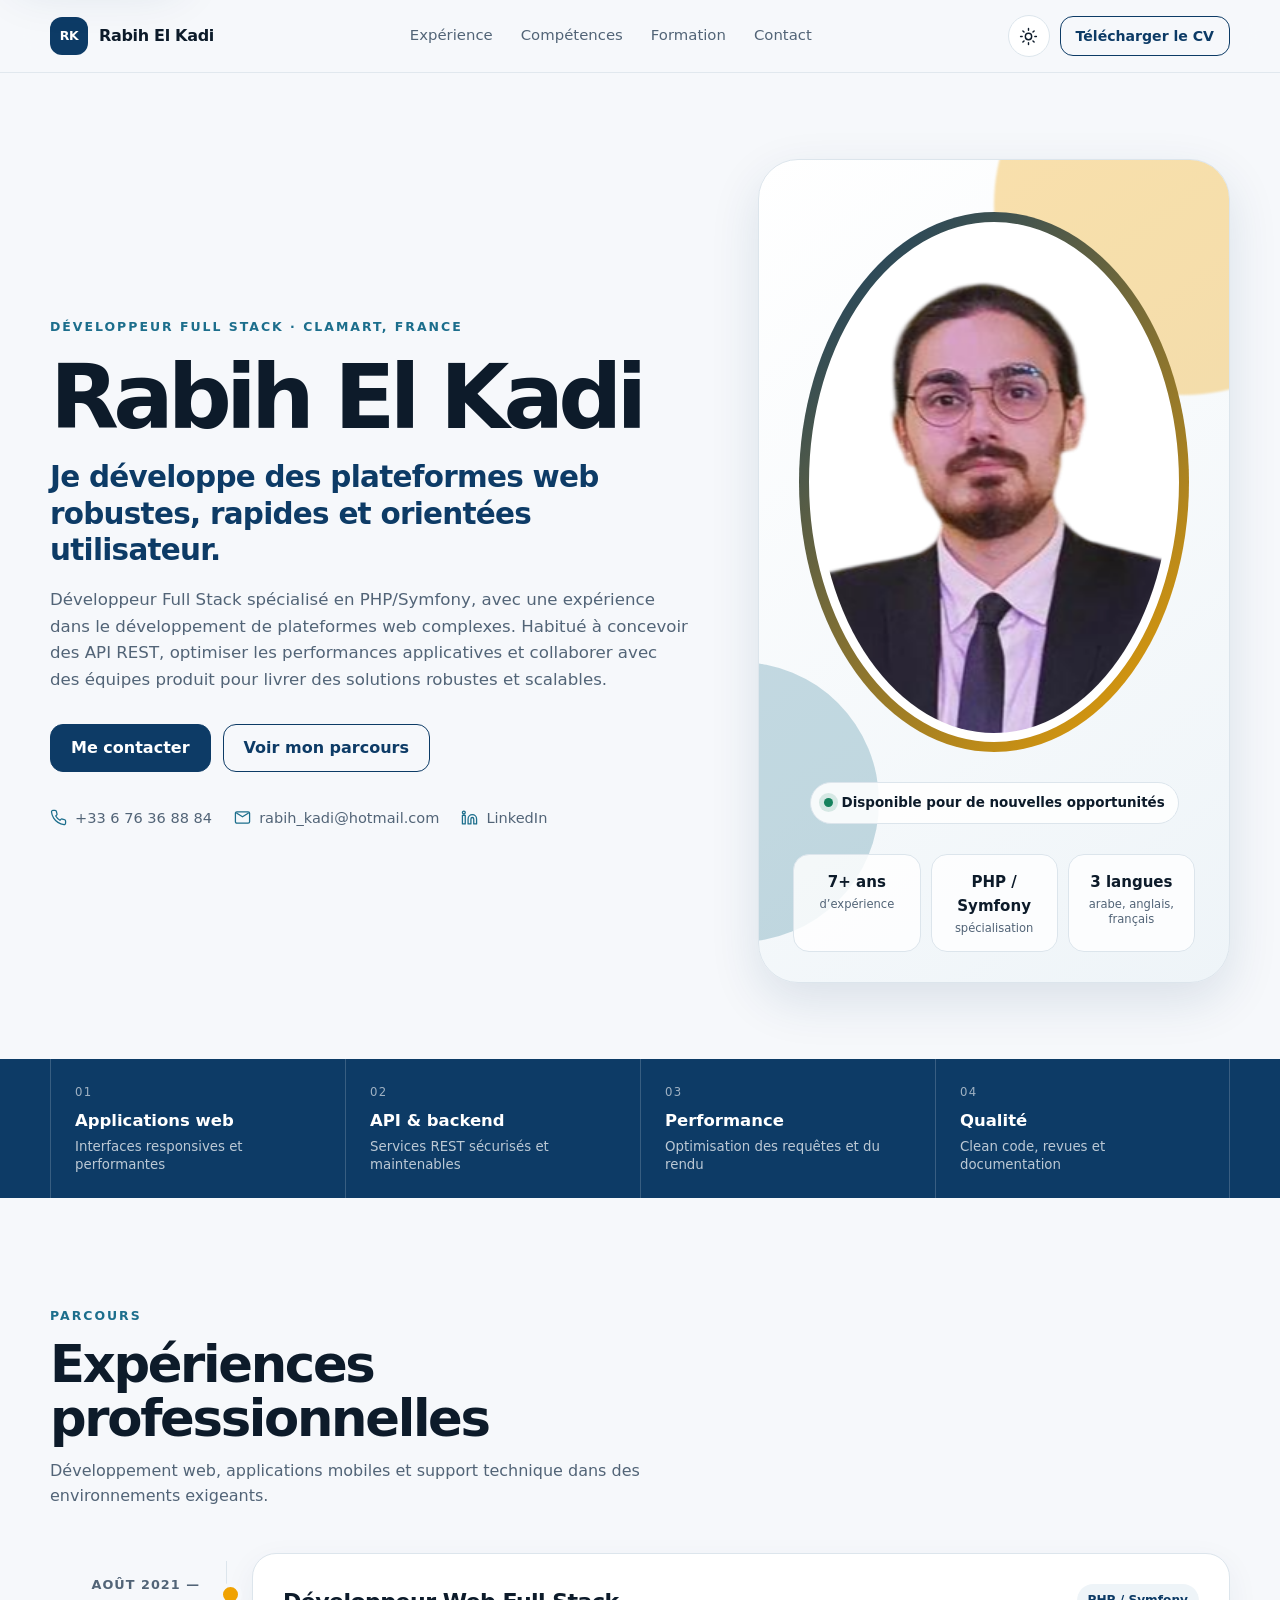
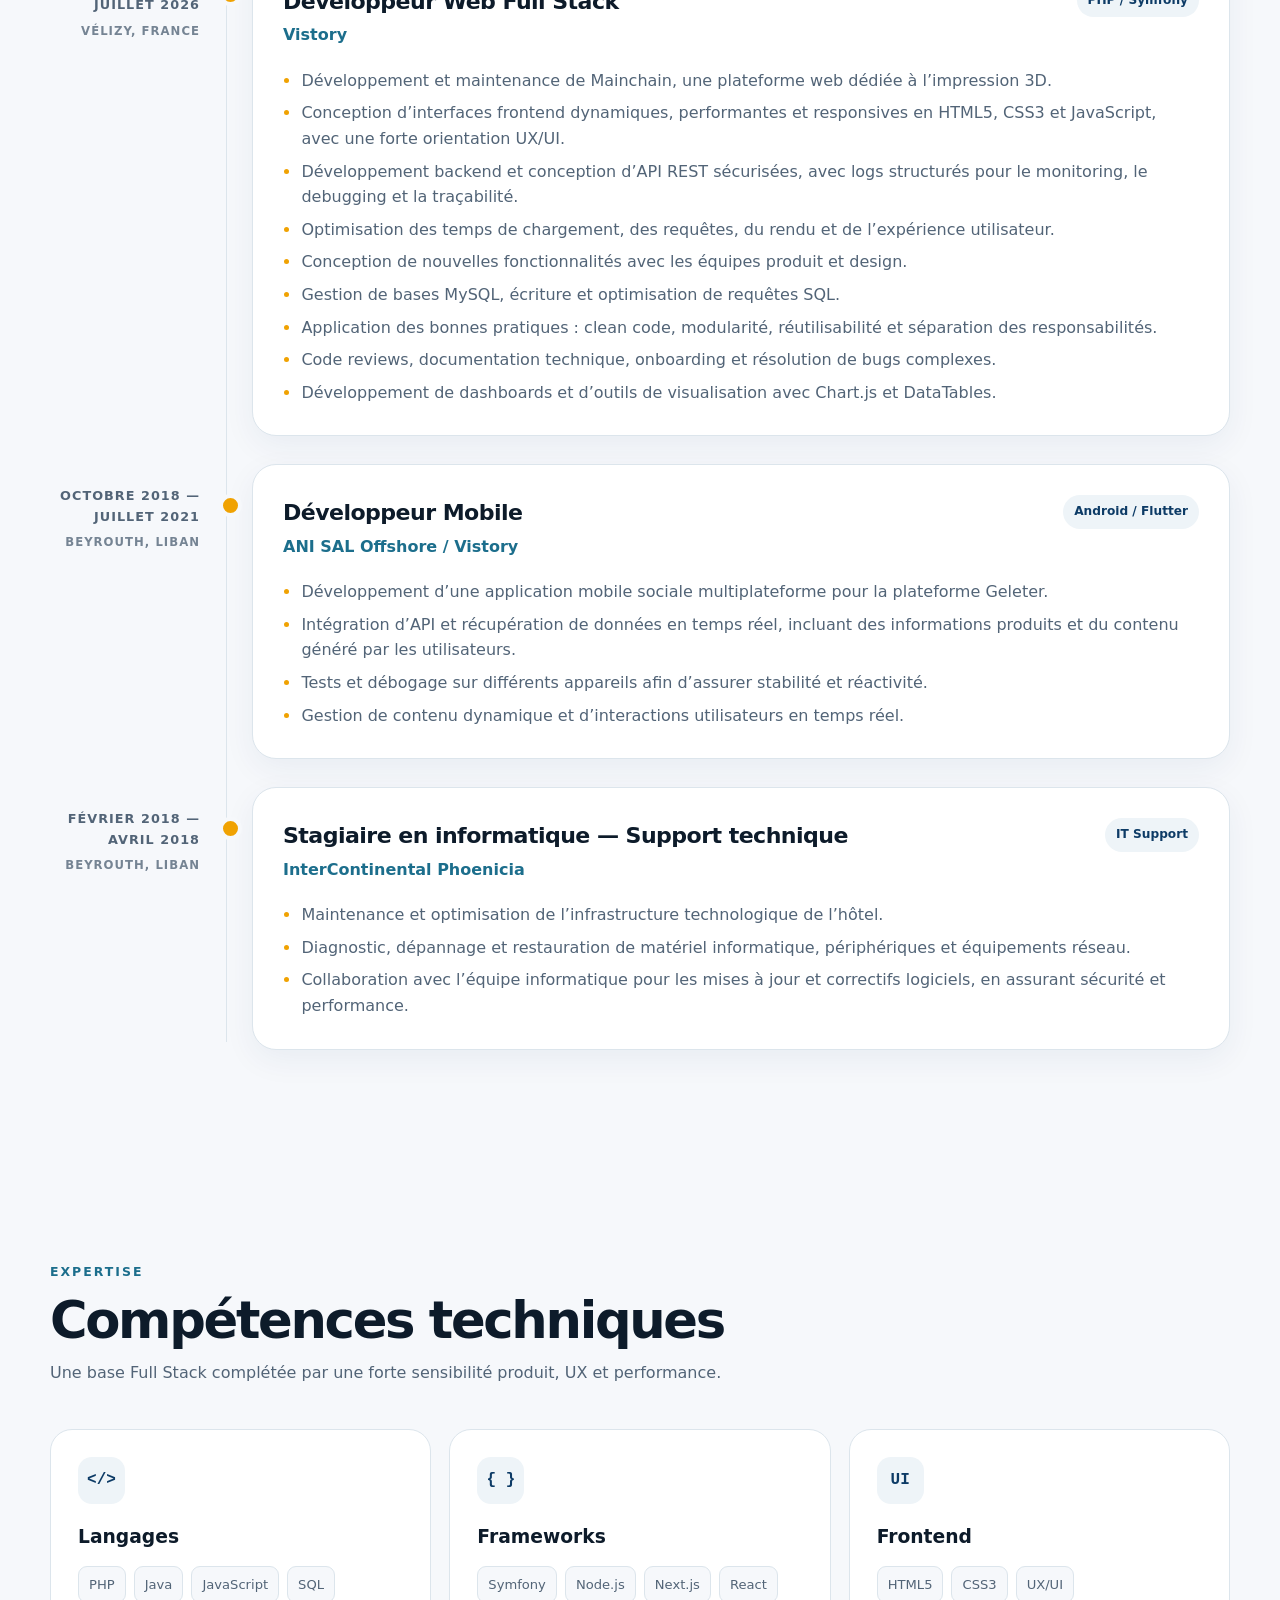
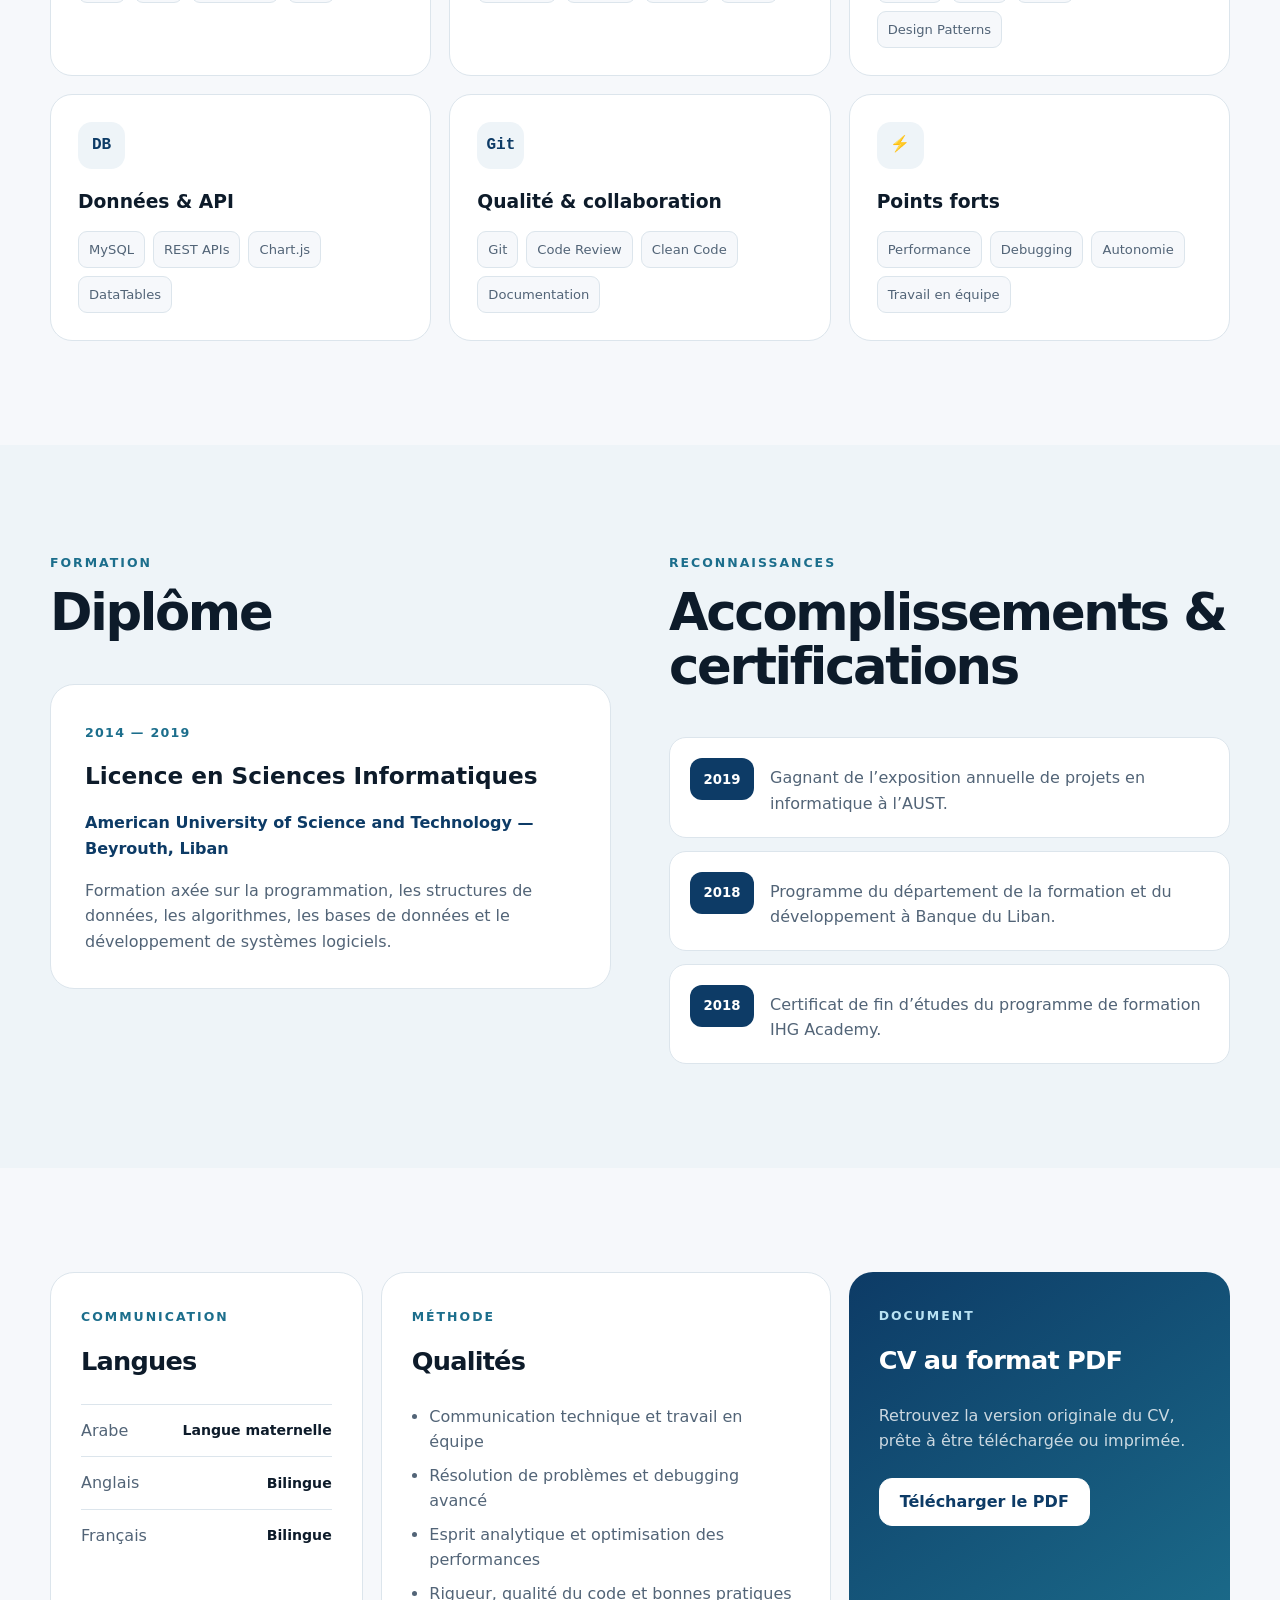
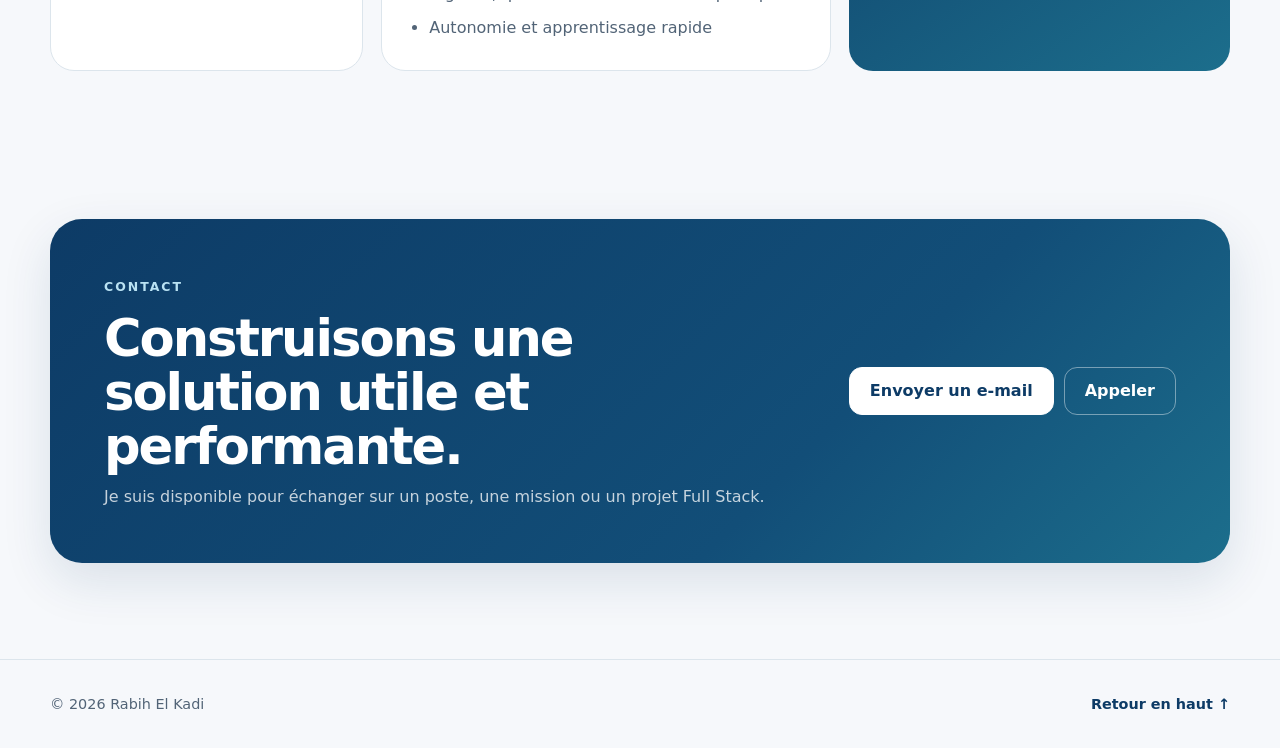
==== index.html @ e8f34545 "Add files via upload Initial commit" ====
<!doctype html>
<html lang="fr" data-theme="light">
<head>
  <meta charset="utf-8" />
  <meta name="viewport" content="width=device-width, initial-scale=1" />
  <meta name="description" content="CV en ligne de Rabih El Kadi, développeur Full Stack spécialisé en PHP, Symfony, JavaScript et développement d'API REST." />
  <meta name="theme-color" content="#0d3b66" />
  <meta property="og:title" content="Rabih El Kadi — Développeur Full Stack" />
  <meta property="og:description" content="Développeur Full Stack spécialisé en PHP/Symfony, API REST, performance web et expérience utilisateur." />
  <meta property="og:type" content="website" />
  <title>Rabih El Kadi — Développeur Full Stack</title>
  <link rel="icon" href="data:image/svg+xml,%3Csvg xmlns='http://www.w3.org/2000/svg' viewBox='0 0 64 64'%3E%3Crect width='64' height='64' rx='16' fill='%230d3b66'/%3E%3Ctext x='50%25' y='54%25' text-anchor='middle' dominant-baseline='middle' font-family='Arial' font-size='26' font-weight='700' fill='white'%3ERK%3C/text%3E%3C/svg%3E" />
  <link rel="stylesheet" href="styles.css" />
  <script type="application/ld+json">
  {
    "@context": "https://schema.org",
    "@type": "Person",
    "name": "Rabih El Kadi",
    "jobTitle": "Développeur Full Stack",
    "email": "mailto:rabih_kadi@hotmail.com",
    "telephone": "+33676368884",
    "address": {"@type": "PostalAddress", "addressLocality": "Clamart", "postalCode": "92140", "addressCountry": "FR"},
    "sameAs": ["https://www.linkedin.com/in/rabihelkadi/"]
  }
  </script>
</head>
<body>
  <a class="skip-link" href="#main">Aller au contenu</a>

  <header class="site-header" id="top">
    <div class="nav-shell">
      <a class="brand" href="#top" aria-label="Accueil Rabih El Kadi">
        <span class="brand-mark">RK</span>
        <span>Rabih El Kadi</span>
      </a>
      <nav class="desktop-nav" aria-label="Navigation principale">
        <a href="#experience">Expérience</a>
        <a href="#competences">Compétences</a>
        <a href="#formation">Formation</a>
        <a href="#contact">Contact</a>
      </nav>
      <div class="header-actions">
        <button class="icon-button" id="theme-toggle" type="button" aria-label="Activer le thème sombre" title="Changer de thème">
          <svg class="sun-icon" viewBox="0 0 24 24" aria-hidden="true"><path d="M12 4V2m0 20v-2M4 12H2m20 0h-2m-2.34-5.66 1.42-1.42M4.92 19.08l1.42-1.42m0-11.32L4.92 4.92m14.16 14.16-1.42-1.42M16 12a4 4 0 1 1-8 0 4 4 0 0 1 8 0Z"/></svg>
          <svg class="moon-icon" viewBox="0 0 24 24" aria-hidden="true"><path d="M21 12.79A9 9 0 1 1 11.21 3 7 7 0 0 0 21 12.79Z"/></svg>
        </button>
        <a class="button button-small button-outline" href="assets/Rabih-El-Kadi-CV.pdf" download>Télécharger le CV</a>
      </div>
    </div>
  </header>

  <main id="main">
    <section class="hero section-shell" aria-labelledby="hero-title">
      <div class="hero-copy reveal">
        <span class="eyebrow">Développeur Full Stack · Clamart, France</span>
        <h1 id="hero-title">Rabih El Kadi</h1>
        <p class="hero-title">Je développe des plateformes web robustes, rapides et orientées utilisateur.</p>
        <p class="hero-summary">Développeur Full Stack spécialisé en PHP/Symfony, avec une expérience dans le développement de plateformes web complexes. Habitué à concevoir des API REST, optimiser les performances applicatives et collaborer avec des équipes produit pour livrer des solutions robustes et scalables.</p>
        <div class="hero-actions">
          <a class="button" href="mailto:rabih_kadi@hotmail.com">Me contacter</a>
          <a class="button button-outline" href="#experience">Voir mon parcours</a>
        </div>
        <div class="contact-row" aria-label="Coordonnées principales">
          <a href="tel:+33676368884">
            <svg viewBox="0 0 24 24" aria-hidden="true"><path d="M22 16.92v3a2 2 0 0 1-2.18 2 19.79 19.79 0 0 1-8.63-3.07 19.5 19.5 0 0 1-6-6A19.79 19.79 0 0 1 2.12 4.18 2 2 0 0 1 4.11 2h3a2 2 0 0 1 2 1.72c.13.96.36 1.9.69 2.8a2 2 0 0 1-.45 2.11L8.09 9.91a16 16 0 0 0 6 6l1.28-1.28a2 2 0 0 1 2.11-.45c.9.33 1.84.56 2.8.69A2 2 0 0 1 22 16.92Z"/></svg>
            +33 6 76 36 88 84
          </a>
          <a href="mailto:rabih_kadi@hotmail.com">
            <svg viewBox="0 0 24 24" aria-hidden="true"><path d="M4 4h16a2 2 0 0 1 2 2v12a2 2 0 0 1-2 2H4a2 2 0 0 1-2-2V6a2 2 0 0 1 2-2Zm0 2 8 5 8-5"/></svg>
            rabih_kadi@hotmail.com
          </a>
          <a href="https://www.linkedin.com/in/rabihelkadi/" target="_blank" rel="noreferrer">
            <svg viewBox="0 0 24 24" aria-hidden="true"><path d="M16 8a6 6 0 0 1 6 6v7h-4v-7a2 2 0 0 0-4 0v7h-4v-7a6 6 0 0 1 6-6ZM2 9h4v12H2zM4 3a2 2 0 1 1 0 4 2 2 0 0 1 0-4Z"/></svg>
            LinkedIn
          </a>
        </div>
      </div>

      <div class="hero-visual reveal" aria-label="Portrait de Rabih El Kadi">
        <div class="portrait-card">
          <div class="portrait-ring">
            <img src="assets/rabih-profile.png" alt="Portrait professionnel de Rabih El Kadi" width="520" height="520" />
          </div>
          <div class="availability"><span></span> Disponible pour de nouvelles opportunités</div>
          <div class="quick-facts">
            <div><strong>7+ ans</strong><span>d’expérience</span></div>
            <div><strong>PHP / Symfony</strong><span>spécialisation</span></div>
            <div><strong>3 langues</strong><span>arabe, anglais, français</span></div>
          </div>
        </div>
      </div>
    </section>

    <section class="impact-strip" aria-label="Domaines d'expertise">
      <div class="section-shell impact-grid">
        <div><span>01</span><strong>Applications web</strong><small>Interfaces responsives et performantes</small></div>
        <div><span>02</span><strong>API & backend</strong><small>Services REST sécurisés et maintenables</small></div>
        <div><span>03</span><strong>Performance</strong><small>Optimisation des requêtes et du rendu</small></div>
        <div><span>04</span><strong>Qualité</strong><small>Clean code, revues et documentation</small></div>
      </div>
    </section>

    <section class="content-section section-shell" id="experience" aria-labelledby="experience-title">
      <div class="section-heading reveal">
        <span class="eyebrow">Parcours</span>
        <h2 id="experience-title">Expériences professionnelles</h2>
        <p>Développement web, applications mobiles et support technique dans des environnements exigeants.</p>
      </div>

      <div class="timeline">
        <article class="timeline-item reveal">
          <div class="timeline-meta">
            <span>Août 2021 — Juillet 2026</span>
            <span>Vélizy, France</span>
          </div>
          <div class="timeline-card">
            <div class="role-heading">
              <div><h3>Développeur Web Full Stack</h3><p>Vistory</p></div>
              <span class="role-tag">PHP / Symfony</span>
            </div>
            <ul>
              <li>Développement et maintenance de Mainchain, une plateforme web dédiée à l’impression 3D.</li>
              <li>Conception d’interfaces frontend dynamiques, performantes et responsives en HTML5, CSS3 et JavaScript, avec une forte orientation UX/UI.</li>
              <li>Développement backend et conception d’API REST sécurisées, avec logs structurés pour le monitoring, le debugging et la traçabilité.</li>
              <li>Optimisation des temps de chargement, des requêtes, du rendu et de l’expérience utilisateur.</li>
              <li>Conception de nouvelles fonctionnalités avec les équipes produit et design.</li>
              <li>Gestion de bases MySQL, écriture et optimisation de requêtes SQL.</li>
              <li>Application des bonnes pratiques : clean code, modularité, réutilisabilité et séparation des responsabilités.</li>
              <li>Code reviews, documentation technique, onboarding et résolution de bugs complexes.</li>
              <li>Développement de dashboards et d’outils de visualisation avec Chart.js et DataTables.</li>
            </ul>
          </div>
        </article>

        <article class="timeline-item reveal">
          <div class="timeline-meta">
            <span>Octobre 2018 — Juillet 2021</span>
            <span>Beyrouth, Liban</span>
          </div>
          <div class="timeline-card">
            <div class="role-heading">
              <div><h3>Développeur Mobile</h3><p>ANI SAL Offshore / Vistory</p></div>
              <span class="role-tag">Android / Flutter</span>
            </div>
            <ul>
              <li>Développement d’une application mobile sociale multiplateforme pour la plateforme Geleter.</li>
              <li>Intégration d’API et récupération de données en temps réel, incluant des informations produits et du contenu généré par les utilisateurs.</li>
              <li>Tests et débogage sur différents appareils afin d’assurer stabilité et réactivité.</li>
              <li>Gestion de contenu dynamique et d’interactions utilisateurs en temps réel.</li>
            </ul>
          </div>
        </article>

        <article class="timeline-item reveal">
          <div class="timeline-meta">
            <span>Février 2018 — Avril 2018</span>
            <span>Beyrouth, Liban</span>
          </div>
          <div class="timeline-card">
            <div class="role-heading">
              <div><h3>Stagiaire en informatique — Support technique</h3><p>InterContinental Phoenicia</p></div>
              <span class="role-tag">IT Support</span>
            </div>
            <ul>
              <li>Maintenance et optimisation de l’infrastructure technologique de l’hôtel.</li>
              <li>Diagnostic, dépannage et restauration de matériel informatique, périphériques et équipements réseau.</li>
              <li>Collaboration avec l’équipe informatique pour les mises à jour et correctifs logiciels, en assurant sécurité et performance.</li>
            </ul>
          </div>
        </article>
      </div>
    </section>

    <section class="content-section section-shell" id="competences" aria-labelledby="skills-title">
      <div class="section-heading reveal">
        <span class="eyebrow">Expertise</span>
        <h2 id="skills-title">Compétences techniques</h2>
        <p>Une base Full Stack complétée par une forte sensibilité produit, UX et performance.</p>
      </div>
      <div class="skills-grid">
        <article class="skill-card reveal">
          <div class="skill-icon">&lt;/&gt;</div>
          <h3>Langages</h3>
          <div class="tag-list"><span>PHP</span><span>Java</span><span>JavaScript</span><span>SQL</span></div>
        </article>
        <article class="skill-card reveal">
          <div class="skill-icon">{ }</div>
          <h3>Frameworks</h3>
          <div class="tag-list"><span>Symfony</span><span>Node.js</span><span>Next.js</span><span>React</span></div>
        </article>
        <article class="skill-card reveal">
          <div class="skill-icon">UI</div>
          <h3>Frontend</h3>
          <div class="tag-list"><span>HTML5</span><span>CSS3</span><span>UX/UI</span><span>Design Patterns</span></div>
        </article>
        <article class="skill-card reveal">
          <div class="skill-icon">DB</div>
          <h3>Données & API</h3>
          <div class="tag-list"><span>MySQL</span><span>REST APIs</span><span>Chart.js</span><span>DataTables</span></div>
        </article>
        <article class="skill-card reveal">
          <div class="skill-icon">Git</div>
          <h3>Qualité & collaboration</h3>
          <div class="tag-list"><span>Git</span><span>Code Review</span><span>Clean Code</span><span>Documentation</span></div>
        </article>
        <article class="skill-card reveal">
          <div class="skill-icon">⚡</div>
          <h3>Points forts</h3>
          <div class="tag-list"><span>Performance</span><span>Debugging</span><span>Autonomie</span><span>Travail en équipe</span></div>
        </article>
      </div>
    </section>

    <section class="content-section alternate" id="formation" aria-labelledby="education-title">
      <div class="section-shell two-column">
        <div>
          <div class="section-heading reveal">
            <span class="eyebrow">Formation</span>
            <h2 id="education-title">Diplôme</h2>
          </div>
          <article class="feature-card reveal">
            <span class="feature-year">2014 — 2019</span>
            <h3>Licence en Sciences Informatiques</h3>
            <p class="feature-place">American University of Science and Technology — Beyrouth, Liban</p>
            <p>Formation axée sur la programmation, les structures de données, les algorithmes, les bases de données et le développement de systèmes logiciels.</p>
          </article>
        </div>
        <div>
          <div class="section-heading reveal">
            <span class="eyebrow">Reconnaissances</span>
            <h2>Accomplissements & certifications</h2>
          </div>
          <div class="achievement-list">
            <div class="achievement reveal"><span>2019</span><p>Gagnant de l’exposition annuelle de projets en informatique à l’AUST.</p></div>
            <div class="achievement reveal"><span>2018</span><p>Programme du département de la formation et du développement à Banque du Liban.</p></div>
            <div class="achievement reveal"><span>2018</span><p>Certificat de fin d’études du programme de formation IHG Academy.</p></div>
          </div>
        </div>
      </div>
    </section>

    <section class="content-section section-shell" aria-labelledby="languages-title">
      <div class="three-column">
        <article class="info-card reveal">
          <span class="eyebrow">Communication</span>
          <h2 id="languages-title">Langues</h2>
          <div class="language-row"><span>Arabe</span><strong>Langue maternelle</strong></div>
          <div class="language-row"><span>Anglais</span><strong>Bilingue</strong></div>
          <div class="language-row"><span>Français</span><strong>Bilingue</strong></div>
        </article>
        <article class="info-card reveal">
          <span class="eyebrow">Méthode</span>
          <h2>Qualités</h2>
          <ul class="plain-list">
            <li>Communication technique et travail en équipe</li>
            <li>Résolution de problèmes et debugging avancé</li>
            <li>Esprit analytique et optimisation des performances</li>
            <li>Rigueur, qualité du code et bonnes pratiques</li>
            <li>Autonomie et apprentissage rapide</li>
          </ul>
        </article>
        <article class="info-card accent-card reveal">
          <span class="eyebrow">Document</span>
          <h2>CV au format PDF</h2>
          <p>Retrouvez la version originale du CV, prête à être téléchargée ou imprimée.</p>
          <a class="button button-light" href="assets/Rabih-El-Kadi-CV.pdf" download>Télécharger le PDF</a>
        </article>
      </div>
    </section>

    <section class="contact-section" id="contact" aria-labelledby="contact-title">
      <div class="section-shell contact-card reveal">
        <div>
          <span class="eyebrow">Contact</span>
          <h2 id="contact-title">Construisons une solution utile et performante.</h2>
          <p>Je suis disponible pour échanger sur un poste, une mission ou un projet Full Stack.</p>
        </div>
        <div class="contact-actions">
          <a class="button button-light" href="mailto:rabih_kadi@hotmail.com">Envoyer un e-mail</a>
          <a class="button button-ghost" href="tel:+33676368884">Appeler</a>
        </div>
      </div>
    </section>
  </main>

  <footer>
    <div class="section-shell footer-shell">
      <p>© <span id="year"></span> Rabih El Kadi</p>
      <a href="#top">Retour en haut ↑</a>
    </div>
  </footer>

  <script src="script.js"></script>
</body>
</html>
---- styles.css ----
:root {
  --bg: #f6f8fb;
  --surface: #ffffff;
  --surface-soft: #eef4f8;
  --text: #0d1b2a;
  --muted: #526477;
  --line: #dce5ec;
  --primary: #0d3b66;
  --primary-2: #1c6e8c;
  --accent: #f0a202;
  --success: #16825d;
  --shadow: 0 18px 50px rgba(13, 59, 102, .12);
  --radius: 24px;
  --max: 1180px;
}

html[data-theme="dark"] {
  --bg: #08111c;
  --surface: #101e2c;
  --surface-soft: #132638;
  --text: #eef5fb;
  --muted: #a9bac8;
  --line: #263b4d;
  --primary: #6bb6dc;
  --primary-2: #8ac8e8;
  --accent: #ffc857;
  --shadow: 0 18px 50px rgba(0,0,0,.25);
}

* { box-sizing: border-box; }
html { scroll-behavior: smooth; }
body {
  margin: 0;
  font-family: Inter, ui-sans-serif, system-ui, -apple-system, BlinkMacSystemFont, "Segoe UI", sans-serif;
  background: var(--bg);
  color: var(--text);
  line-height: 1.6;
  -webkit-font-smoothing: antialiased;
}
a { color: inherit; text-decoration: none; }
button, a { -webkit-tap-highlight-color: transparent; }
img { max-width: 100%; display: block; }
svg { fill: none; stroke: currentColor; stroke-width: 1.8; stroke-linecap: round; stroke-linejoin: round; }

.skip-link { position: fixed; left: 1rem; top: -5rem; z-index: 999; background: var(--surface); padding: .8rem 1rem; border-radius: 10px; box-shadow: var(--shadow); }
.skip-link:focus { top: 1rem; }
.section-shell { width: min(calc(100% - 40px), var(--max)); margin: 0 auto; }
.content-section { padding: 104px 0; }
.alternate { background: var(--surface-soft); }

.site-header {
  position: sticky;
  top: 0;
  z-index: 100;
  border-bottom: 1px solid color-mix(in srgb, var(--line) 82%, transparent);
  background: color-mix(in srgb, var(--bg) 85%, transparent);
  backdrop-filter: blur(18px);
}
.nav-shell { min-height: 72px; width: min(calc(100% - 40px), var(--max)); margin: 0 auto; display: flex; align-items: center; justify-content: space-between; gap: 24px; }
.brand { display: inline-flex; align-items: center; gap: 11px; font-weight: 800; letter-spacing: -.02em; }
.brand-mark { width: 38px; height: 38px; display: grid; place-items: center; border-radius: 12px; background: var(--primary); color: var(--surface); font-size: .78rem; }
html[data-theme="dark"] .brand-mark { color: #08111c; }
.desktop-nav { display: flex; gap: 28px; font-size: .93rem; color: var(--muted); }
.desktop-nav a { transition: color .2s ease; }
.desktop-nav a:hover { color: var(--primary); }
.header-actions { display: flex; align-items: center; gap: 10px; }
.icon-button { width: 42px; height: 42px; display: grid; place-items: center; border-radius: 50%; border: 1px solid var(--line); color: var(--text); background: var(--surface); cursor: pointer; }
.icon-button svg { width: 19px; }
.moon-icon { display: none; }
html[data-theme="dark"] .sun-icon { display: none; }
html[data-theme="dark"] .moon-icon { display: block; }

.button { display: inline-flex; align-items: center; justify-content: center; gap: 8px; min-height: 48px; padding: 0 20px; border-radius: 13px; background: var(--primary); color: #fff; font-weight: 750; border: 1px solid var(--primary); transition: transform .2s ease, box-shadow .2s ease, background .2s ease; }
.button:hover { transform: translateY(-2px); box-shadow: 0 12px 24px rgba(13,59,102,.18); }
.button-small { min-height: 40px; padding: 0 15px; font-size: .88rem; }
.button-outline { background: transparent; color: var(--primary); }
.button-light { background: #fff; color: #0d3b66; border-color: #fff; }
.button-ghost { background: transparent; color: #fff; border-color: rgba(255,255,255,.42); }

.hero { min-height: calc(100vh - 72px); padding: 86px 0 76px; display: grid; grid-template-columns: 1.15fr .85fr; align-items: center; gap: 70px; }
.eyebrow { display: inline-block; color: var(--primary-2); font-size: .78rem; line-height: 1.2; text-transform: uppercase; letter-spacing: .16em; font-weight: 850; }
.hero h1 { margin: 18px 0 6px; font-size: clamp(3.3rem, 7vw, 6.4rem); line-height: .92; letter-spacing: -.065em; }
.hero-title { margin: 20px 0 18px; max-width: 760px; font-size: clamp(1.3rem, 2.3vw, 2rem); line-height: 1.25; letter-spacing: -.025em; font-weight: 720; color: var(--primary); }
.hero-summary { margin: 0; max-width: 760px; color: var(--muted); font-size: 1.04rem; }
.hero-actions { display: flex; flex-wrap: wrap; gap: 12px; margin-top: 30px; }
.contact-row { margin-top: 34px; display: flex; flex-wrap: wrap; gap: 12px 22px; color: var(--muted); font-size: .91rem; }
.contact-row a { display: inline-flex; gap: 8px; align-items: center; }
.contact-row svg { width: 17px; height: 17px; color: var(--primary-2); }

.hero-visual { position: relative; }
.portrait-card { position: relative; min-height: 600px; padding: 44px 34px 30px; border: 1px solid var(--line); border-radius: 40px; background: linear-gradient(145deg, var(--surface), var(--surface-soft)); box-shadow: var(--shadow); overflow: hidden; }
.portrait-card::before { content: ""; position: absolute; width: 380px; height: 380px; border-radius: 50%; right: -145px; top: -145px; background: color-mix(in srgb, var(--accent) 32%, transparent); filter: blur(1px); }
.portrait-card::after { content: ""; position: absolute; width: 280px; height: 280px; border-radius: 50%; left: -160px; bottom: 40px; background: color-mix(in srgb, var(--primary-2) 24%, transparent); }
.portrait-ring { position: relative; z-index: 2; width: min(100%, 390px); margin: 8px auto 30px; padding: 10px; border-radius: 50%; background: linear-gradient(135deg, var(--primary), var(--accent)); }
.portrait-ring img { aspect-ratio: 1; object-fit: cover; object-position: center 36%; border-radius: 50%; border: 9px solid var(--surface); background: #fff; }
.availability { position: relative; z-index: 2; display: flex; align-items: center; justify-content: center; gap: 9px; width: fit-content; margin: 0 auto 30px; padding: 9px 13px; border: 1px solid var(--line); border-radius: 999px; background: color-mix(in srgb, var(--surface) 88%, transparent); font-size: .84rem; font-weight: 700; }
.availability span { width: 9px; height: 9px; border-radius: 50%; background: var(--success); box-shadow: 0 0 0 5px color-mix(in srgb, var(--success) 15%, transparent); }
.quick-facts { position: relative; z-index: 2; display: grid; grid-template-columns: repeat(3, 1fr); gap: 10px; }
.quick-facts div { padding: 15px 8px; text-align: center; border: 1px solid var(--line); border-radius: 16px; background: color-mix(in srgb, var(--surface) 82%, transparent); }
.quick-facts strong, .quick-facts span { display: block; }
.quick-facts strong { font-size: .94rem; }
.quick-facts span { margin-top: 3px; color: var(--muted); font-size: .72rem; line-height: 1.3; }

.impact-strip { background: var(--primary); color: #fff; }
.impact-grid { display: grid; grid-template-columns: repeat(4, 1fr); }
.impact-grid > div { min-height: 138px; display: flex; flex-direction: column; justify-content: center; padding: 24px; border-left: 1px solid rgba(255,255,255,.18); }
.impact-grid > div:last-child { border-right: 1px solid rgba(255,255,255,.18); }
.impact-grid span { font-size: .73rem; opacity: .6; letter-spacing: .12em; }
.impact-grid strong { margin-top: 7px; font-size: 1.03rem; }
.impact-grid small { margin-top: 3px; opacity: .72; line-height: 1.35; }

.section-heading { max-width: 720px; margin-bottom: 44px; }
.section-heading h2 { margin: 11px 0 12px; font-size: clamp(2rem, 4vw, 3.5rem); line-height: 1.05; letter-spacing: -.045em; }
.section-heading p { margin: 0; color: var(--muted); }
.timeline { position: relative; display: grid; gap: 28px; }
.timeline::before { content: ""; position: absolute; left: 176px; top: 8px; bottom: 8px; width: 1px; background: var(--line); }
.timeline-item { display: grid; grid-template-columns: 150px 1fr; gap: 52px; position: relative; }
.timeline-item::before { content: ""; position: absolute; left: 169px; top: 30px; width: 15px; height: 15px; border-radius: 50%; background: var(--accent); border: 4px solid var(--bg); }
.timeline-meta { padding-top: 22px; color: var(--muted); font-size: .8rem; text-transform: uppercase; letter-spacing: .08em; font-weight: 750; text-align: right; }
.timeline-meta span { display: block; }
.timeline-meta span + span { margin-top: 6px; font-size: .73rem; opacity: .78; }
.timeline-card { padding: 30px; border: 1px solid var(--line); border-radius: var(--radius); background: var(--surface); box-shadow: 0 10px 32px rgba(13,59,102,.06); }
.role-heading { display: flex; align-items: flex-start; justify-content: space-between; gap: 20px; margin-bottom: 20px; }
.role-heading h3 { margin: 0; font-size: 1.38rem; letter-spacing: -.025em; }
.role-heading p { margin: 3px 0 0; color: var(--primary-2); font-weight: 750; }
.role-tag { flex: 0 0 auto; padding: 7px 11px; border-radius: 999px; background: var(--surface-soft); color: var(--primary); font-size: .76rem; font-weight: 800; }
.timeline-card ul { margin: 0; padding-left: 1.15rem; color: var(--muted); }
.timeline-card li + li { margin-top: 7px; }
.timeline-card li::marker { color: var(--accent); }

.skills-grid { display: grid; grid-template-columns: repeat(3, 1fr); gap: 18px; }
.skill-card { padding: 27px; border: 1px solid var(--line); border-radius: 22px; background: var(--surface); transition: transform .25s ease, box-shadow .25s ease; }
.skill-card:hover { transform: translateY(-4px); box-shadow: var(--shadow); }
.skill-icon { width: 47px; height: 47px; display: grid; place-items: center; border-radius: 14px; background: var(--surface-soft); color: var(--primary); font-family: ui-monospace, SFMono-Regular, Menlo, monospace; font-weight: 900; }
.skill-card h3 { margin: 18px 0 14px; }
.tag-list { display: flex; flex-wrap: wrap; gap: 8px; }
.tag-list span { padding: 7px 10px; border-radius: 9px; background: var(--bg); color: var(--muted); font-size: .82rem; border: 1px solid var(--line); }

.two-column { display: grid; grid-template-columns: 1fr 1fr; gap: 58px; }
.feature-card { padding: 34px; border-radius: var(--radius); background: var(--surface); border: 1px solid var(--line); }
.feature-year { color: var(--primary-2); font-size: .79rem; font-weight: 850; letter-spacing: .1em; text-transform: uppercase; }
.feature-card h3 { margin: 13px 0 7px; font-size: 1.45rem; }
.feature-place { color: var(--primary); font-weight: 750; }
.feature-card p:last-child { color: var(--muted); margin-bottom: 0; }
.achievement-list { display: grid; gap: 13px; }
.achievement { display: grid; grid-template-columns: 64px 1fr; gap: 16px; align-items: start; padding: 20px; border-radius: 17px; border: 1px solid var(--line); background: var(--surface); }
.achievement span { display: grid; place-items: center; min-height: 42px; border-radius: 12px; background: var(--primary); color: #fff; font-weight: 850; font-size: .83rem; }
.achievement p { margin: 7px 0 0; color: var(--muted); }

.three-column { display: grid; grid-template-columns: .82fr 1.18fr 1fr; gap: 18px; }
.info-card { padding: 30px; border-radius: var(--radius); border: 1px solid var(--line); background: var(--surface); }
.info-card h2 { margin: 12px 0 22px; font-size: 1.6rem; letter-spacing: -.03em; }
.language-row { display: flex; align-items: center; justify-content: space-between; gap: 20px; padding: 13px 0; border-top: 1px solid var(--line); color: var(--muted); }
.language-row strong { color: var(--text); font-size: .88rem; text-align: right; }
.plain-list { margin: 0; padding-left: 1.1rem; color: var(--muted); }
.plain-list li + li { margin-top: 8px; }
.accent-card { color: #fff; background: linear-gradient(145deg, #0d3b66, #1c6e8c); border: 0; }
.accent-card .eyebrow { color: #b9e2f3; }
.accent-card p { color: rgba(255,255,255,.78); margin-bottom: 24px; }

.contact-section { padding: 44px 0 96px; }
.contact-card { padding: 54px; border-radius: 32px; color: #fff; background: linear-gradient(135deg, #0d3b66, #124e78 65%, #1c6e8c); display: flex; align-items: center; justify-content: space-between; gap: 38px; box-shadow: var(--shadow); }
.contact-card .eyebrow { color: #b9e2f3; }
.contact-card h2 { margin: 12px 0 10px; max-width: 700px; font-size: clamp(2rem, 4vw, 3.4rem); line-height: 1.06; letter-spacing: -.04em; }
.contact-card p { margin: 0; color: rgba(255,255,255,.76); }
.contact-actions { display: flex; flex-wrap: wrap; gap: 10px; flex: 0 0 auto; }

footer { border-top: 1px solid var(--line); }
.footer-shell { min-height: 88px; display: flex; align-items: center; justify-content: space-between; color: var(--muted); font-size: .9rem; }
.footer-shell a { color: var(--primary); font-weight: 750; }

.reveal { opacity: 0; transform: translateY(18px); transition: opacity .6s ease, transform .6s ease; }
.reveal.visible { opacity: 1; transform: none; }

@media (max-width: 980px) {
  .desktop-nav { display: none; }
  .hero { grid-template-columns: 1fr; min-height: auto; padding-top: 64px; }
  .hero-copy { max-width: 820px; }
  .hero-visual { max-width: 620px; width: 100%; margin: 0 auto; }
  .portrait-card { min-height: auto; }
  .impact-grid { grid-template-columns: 1fr 1fr; }
  .impact-grid > div:nth-child(2) { border-right: 1px solid rgba(255,255,255,.18); }
  .impact-grid > div:nth-child(-n+2) { border-bottom: 1px solid rgba(255,255,255,.18); }
  .skills-grid { grid-template-columns: 1fr 1fr; }
  .two-column { grid-template-columns: 1fr; }
  .three-column { grid-template-columns: 1fr 1fr; }
  .accent-card { grid-column: 1 / -1; }
  .contact-card { align-items: flex-start; flex-direction: column; }
}

@media (max-width: 720px) {
  .section-shell, .nav-shell { width: min(calc(100% - 28px), var(--max)); }
  .header-actions .button { display: none; }
  .brand span:last-child { display: none; }
  .content-section { padding: 78px 0; }
  .hero { padding: 54px 0 62px; gap: 44px; }
  .hero h1 { font-size: clamp(3rem, 18vw, 5rem); }
  .hero-title { font-size: 1.35rem; }
  .contact-row { flex-direction: column; gap: 10px; }
  .portrait-card { padding: 28px 18px 22px; border-radius: 28px; }
  .quick-facts { grid-template-columns: 1fr; }
  .impact-grid { grid-template-columns: 1fr; }
  .impact-grid > div { border-right: 1px solid rgba(255,255,255,.18); border-bottom: 1px solid rgba(255,255,255,.18); }
  .impact-grid > div:last-child { border-bottom: 0; }
  .timeline::before, .timeline-item::before { display: none; }
  .timeline-item { grid-template-columns: 1fr; gap: 10px; }
  .timeline-meta { text-align: left; padding: 0 4px; }
  .timeline-card { padding: 24px 20px; }
  .role-heading { flex-direction: column; }
  .skills-grid, .three-column { grid-template-columns: 1fr; }
  .accent-card { grid-column: auto; }
  .contact-card { padding: 34px 24px; border-radius: 24px; }
  .contact-actions { width: 100%; }
  .contact-actions .button { flex: 1; }
  .footer-shell { flex-direction: column; justify-content: center; gap: 5px; text-align: center; }
}

@media (prefers-reduced-motion: reduce) {
  html { scroll-behavior: auto; }
  *, *::before, *::after { transition-duration: .01ms !important; animation-duration: .01ms !important; }
  .reveal { opacity: 1; transform: none; }
}

@media print {
  .site-header, .hero-actions, .contact-section, footer, .availability, .icon-button { display: none !important; }
  body { background: #fff; color: #000; font-size: 10pt; }
  .hero { min-height: auto; padding: 20px 0; grid-template-columns: 1fr 170px; gap: 25px; }
  .hero h1 { font-size: 38pt; }
  .hero-title { font-size: 16pt; color: #0d3b66; }
  .portrait-card { min-height: auto; padding: 10px; box-shadow: none; }
  .portrait-ring { width: 150px; margin-bottom: 8px; }
  .quick-facts { display: none; }
  .impact-strip { background: #fff; color: #000; border-block: 1px solid #bbb; }
  .impact-grid > div { min-height: auto; padding: 10px; border-color: #ccc; }
  .content-section { padding: 24px 0; }
  .timeline-card, .skill-card, .info-card, .feature-card, .achievement { break-inside: avoid; box-shadow: none; }
  .reveal { opacity: 1; transform: none; }
}
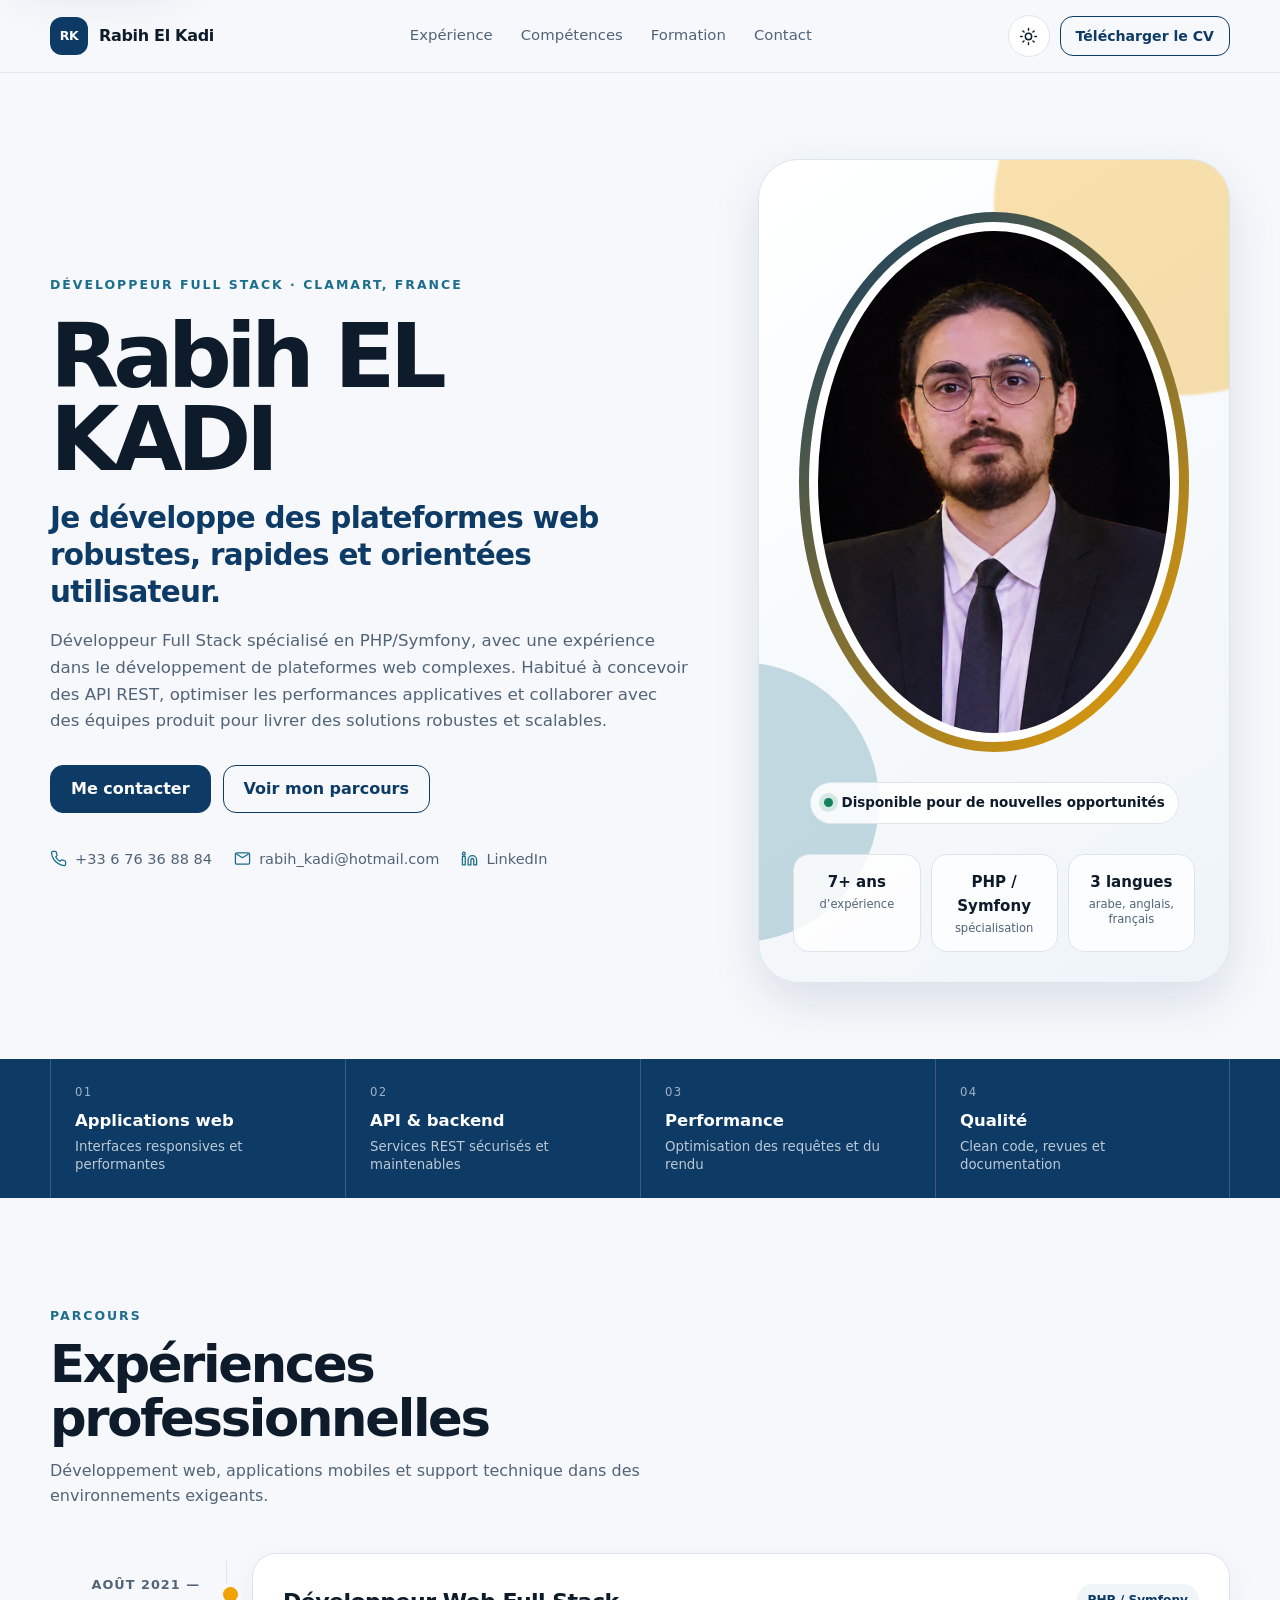
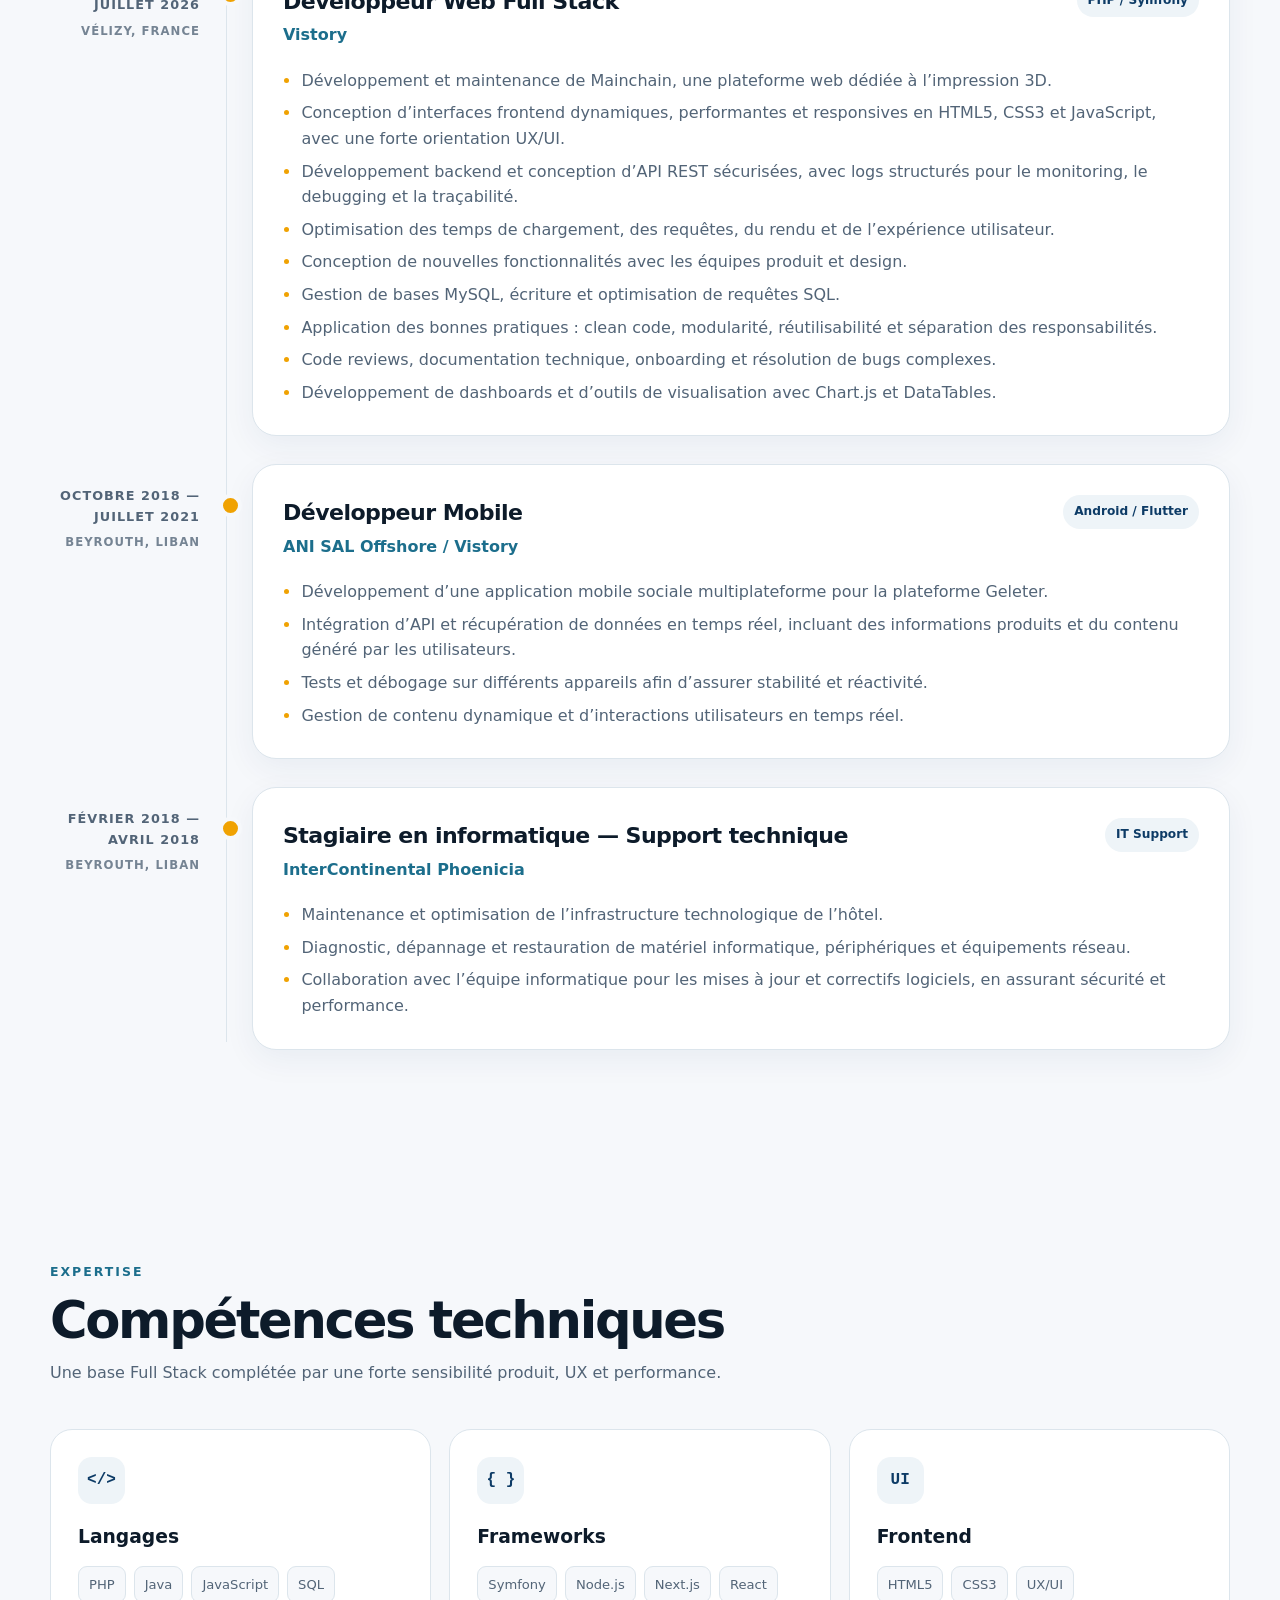
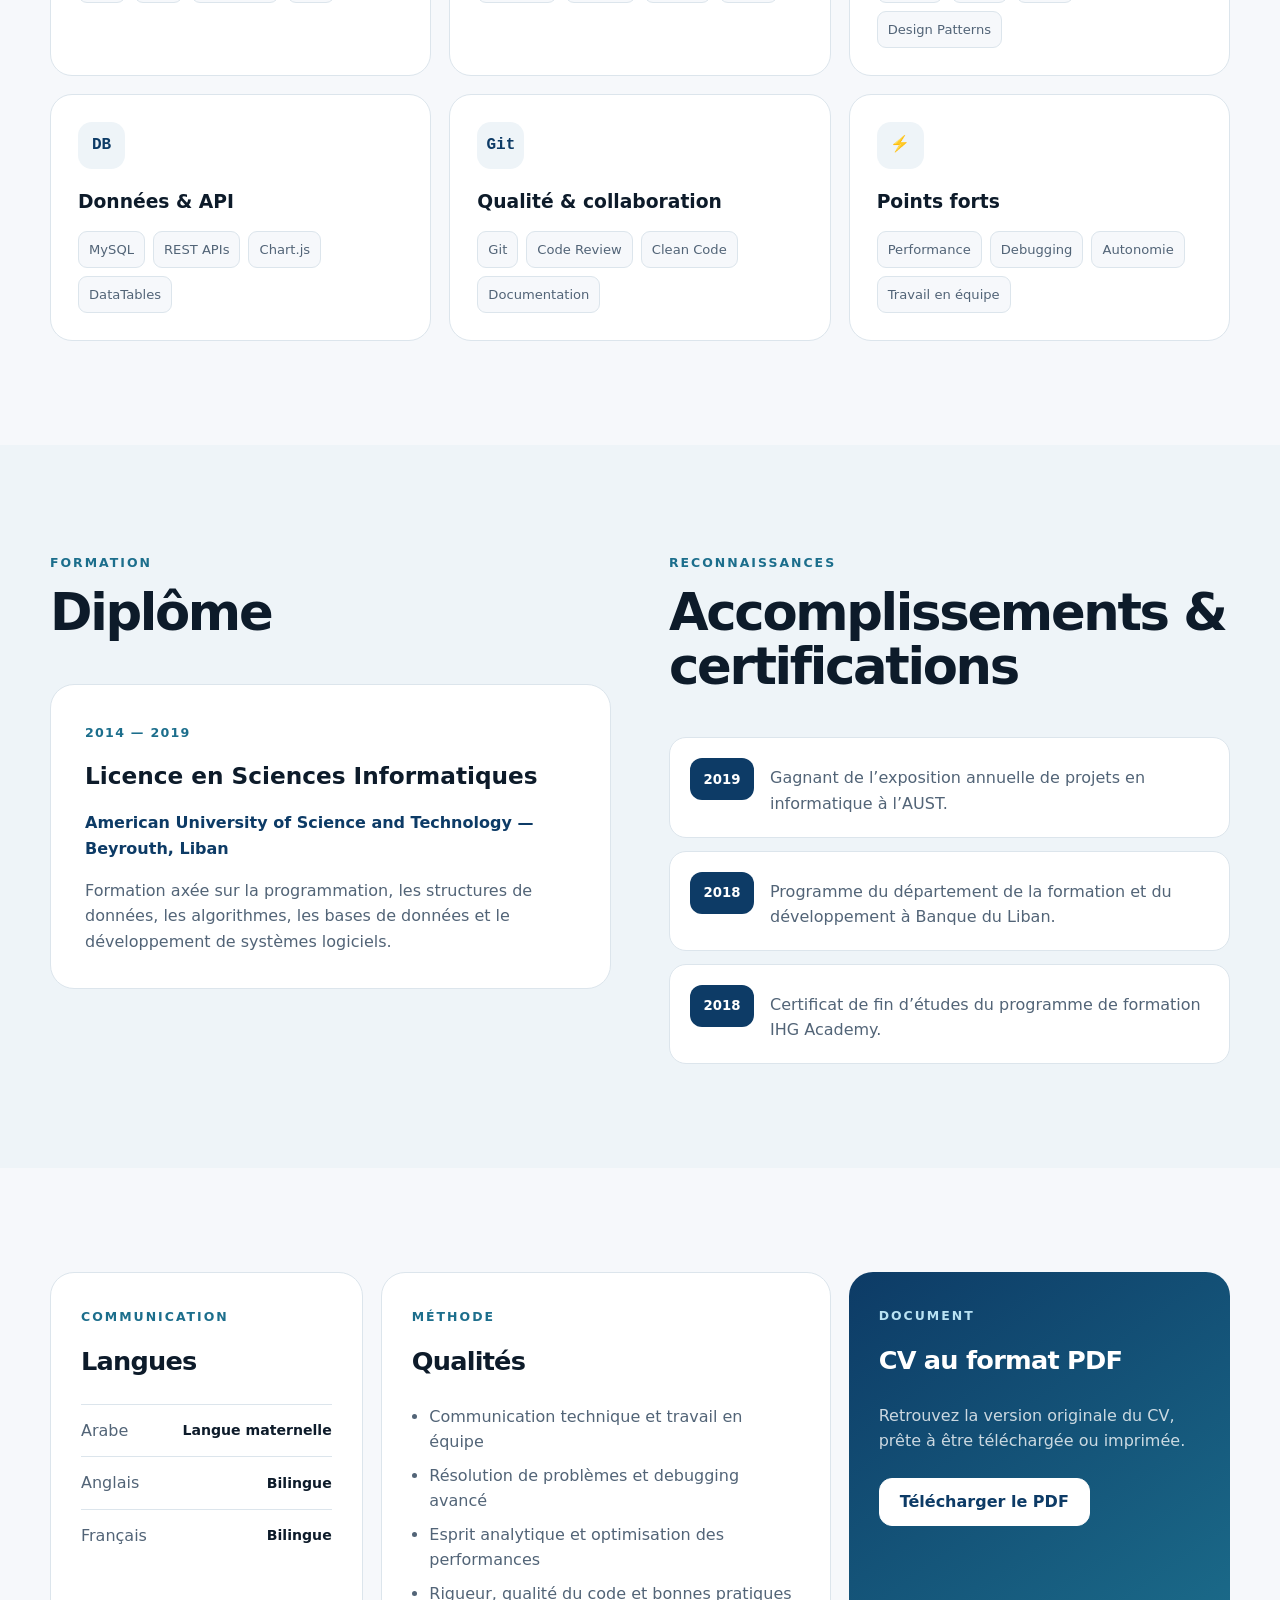
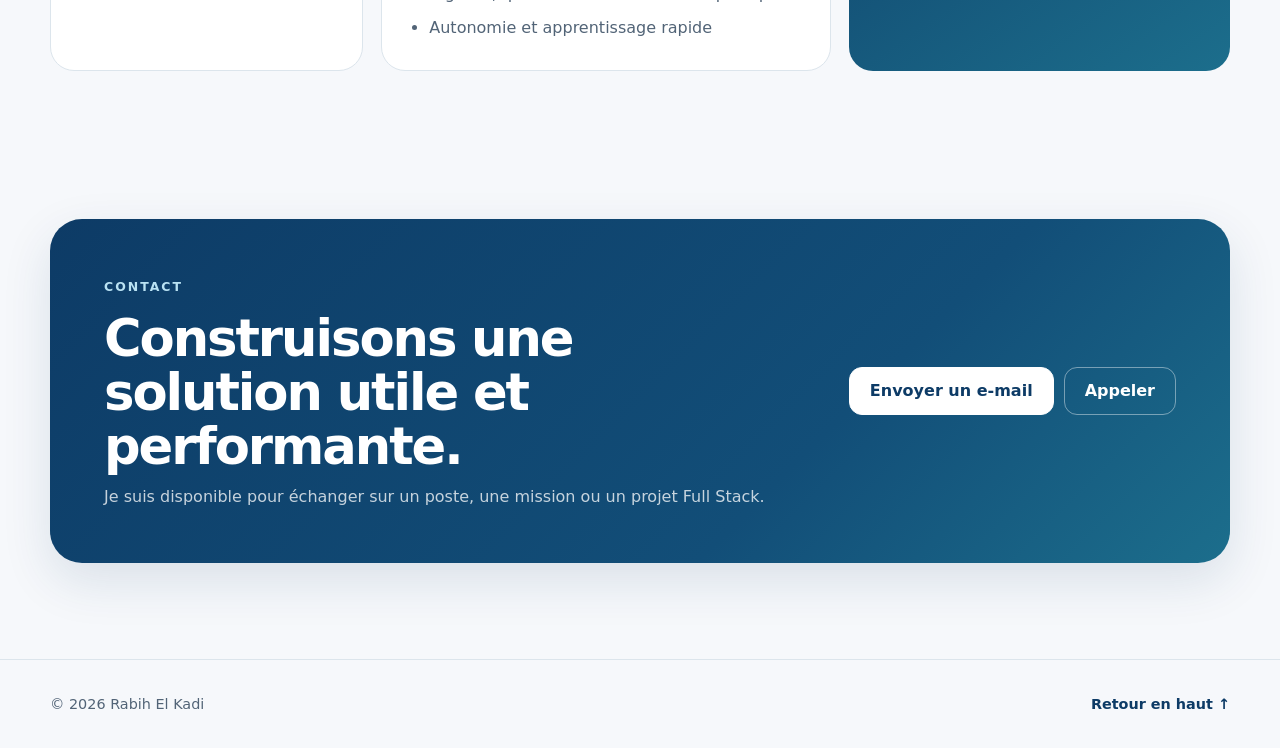
==== commit 50bb6d02: "Correct name casing in hero section" ====
--- a/index.html
+++ b/index.html
@@ -53,7 +53,7 @@
     <section class="hero section-shell" aria-labelledby="hero-title">
       <div class="hero-copy reveal">
         <span class="eyebrow">Développeur Full Stack · Clamart, France</span>
-        <h1 id="hero-title">Rabih El Kadi</h1>
+        <h1 id="hero-title">Rabih EL KADI</h1>
         <p class="hero-title">Je développe des plateformes web robustes, rapides et orientées utilisateur.</p>
         <p class="hero-summary">Développeur Full Stack spécialisé en PHP/Symfony, avec une expérience dans le développement de plateformes web complexes. Habitué à concevoir des API REST, optimiser les performances applicatives et collaborer avec des équipes produit pour livrer des solutions robustes et scalables.</p>
         <div class="hero-actions">
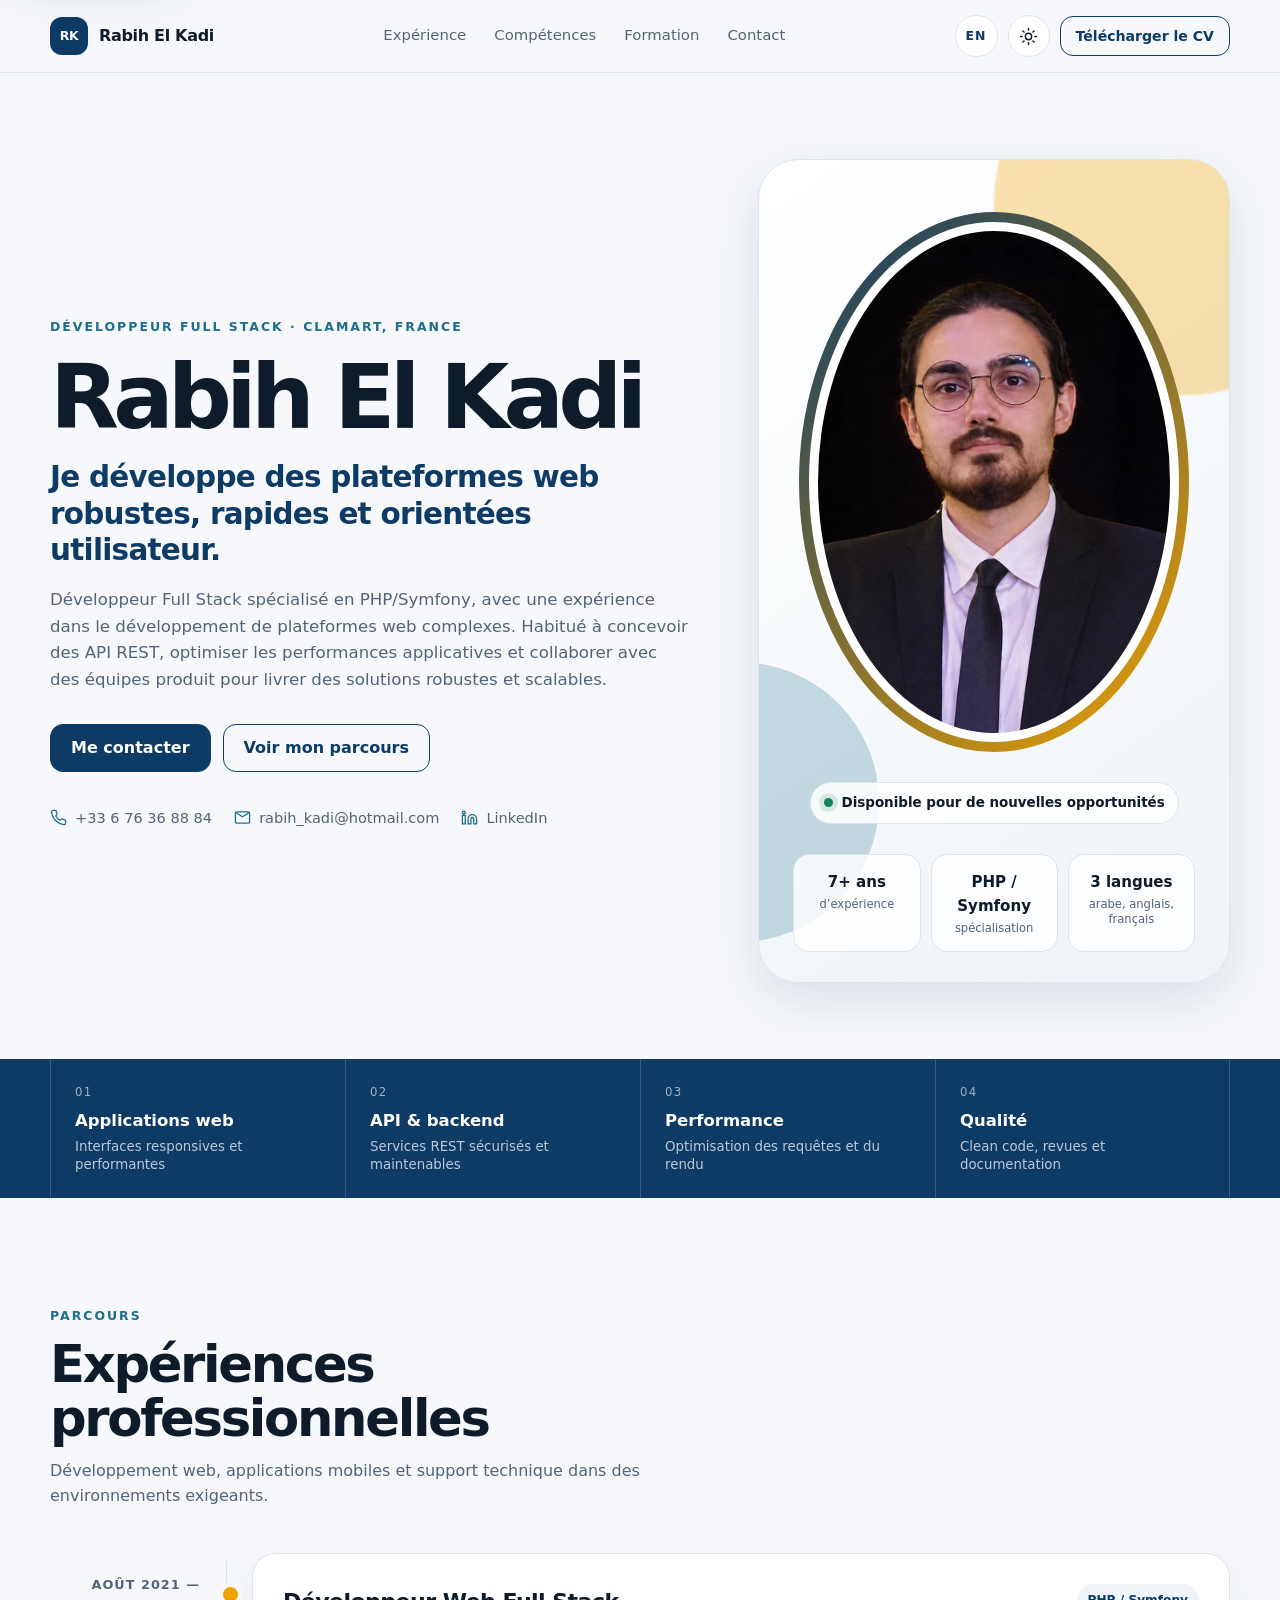
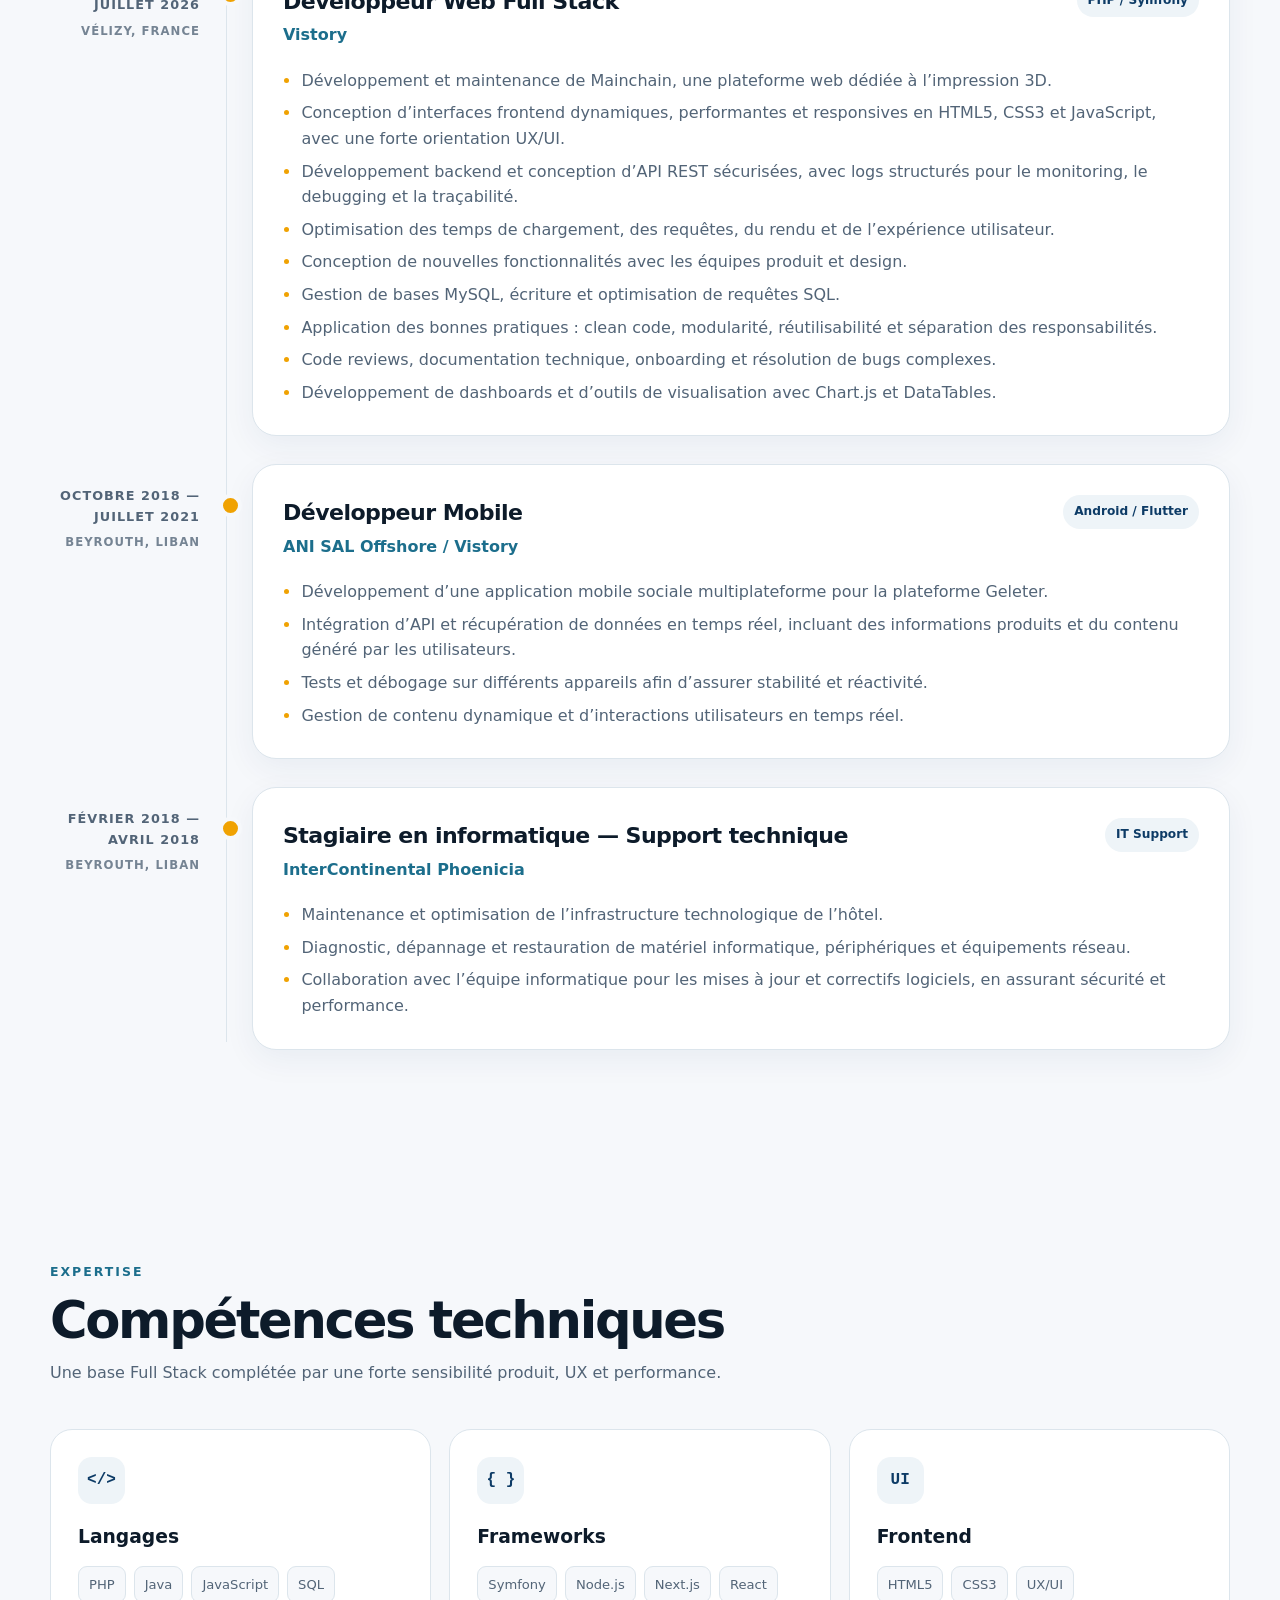
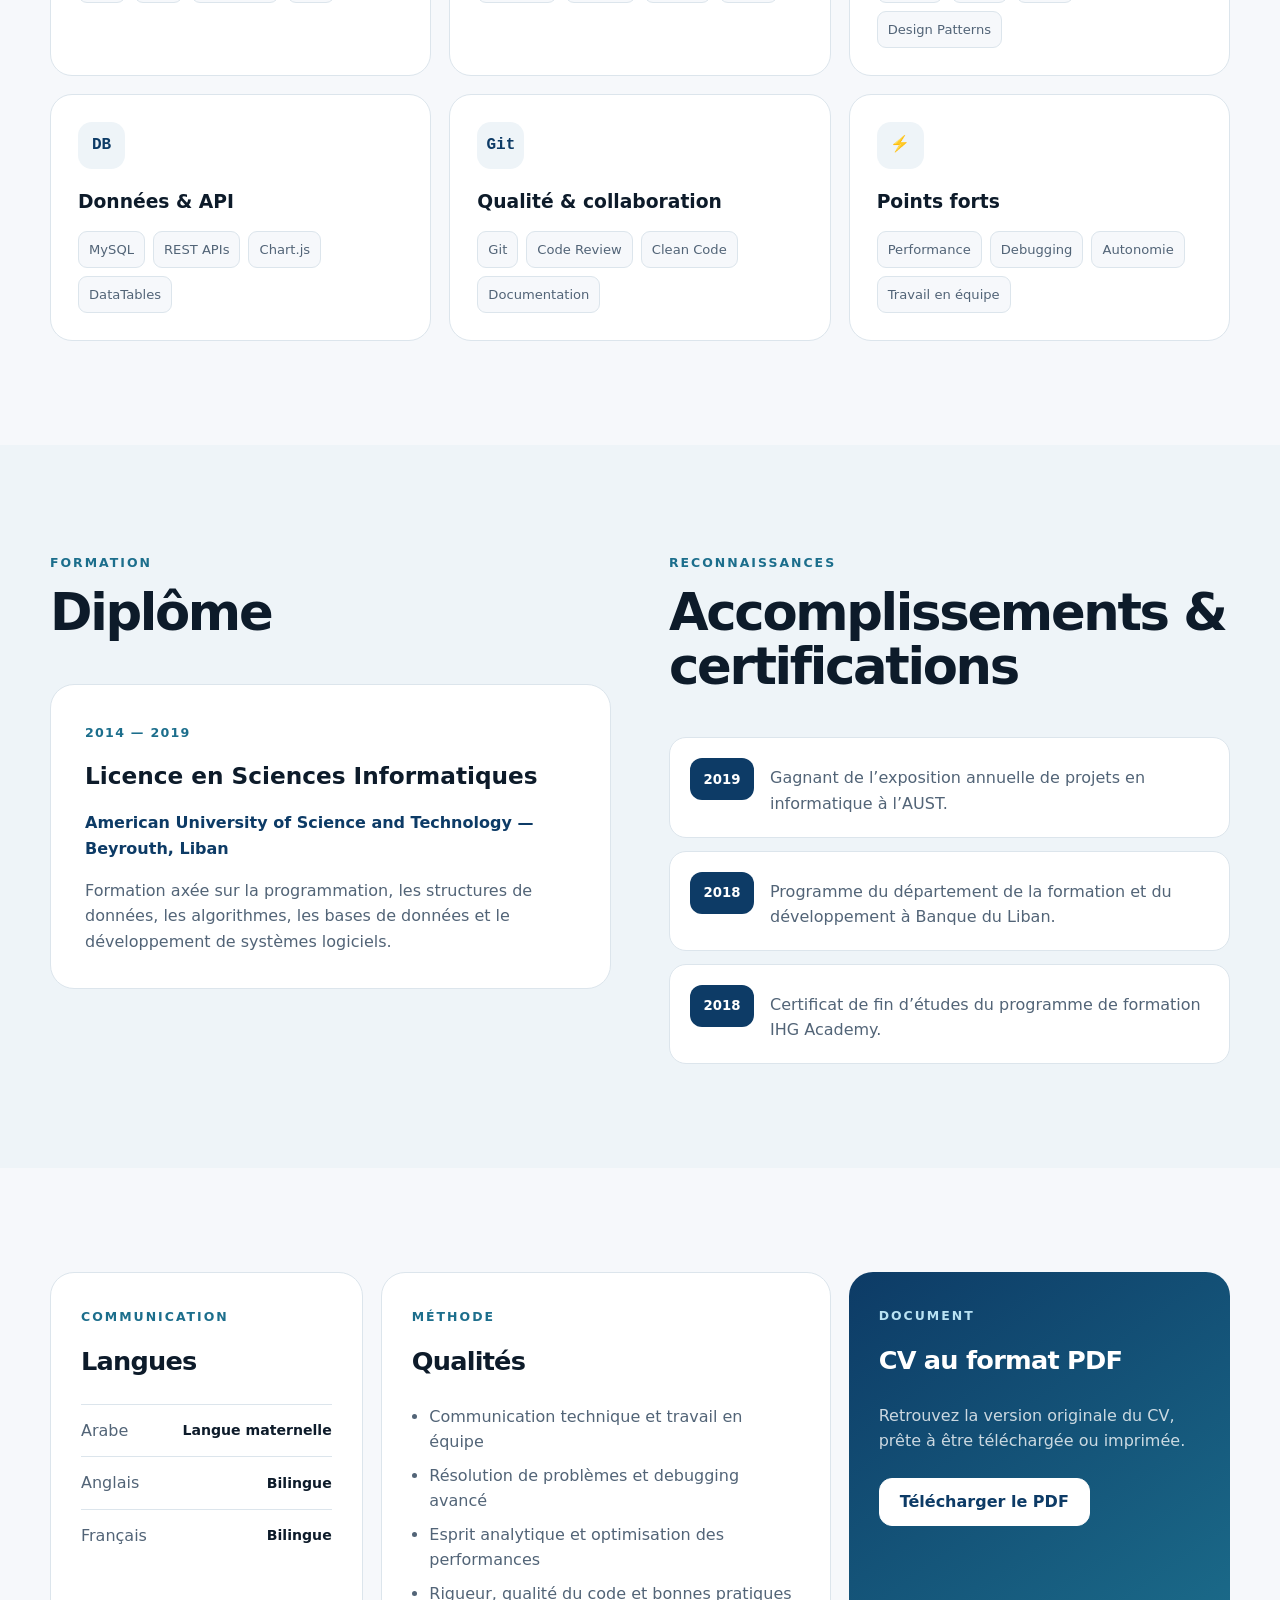
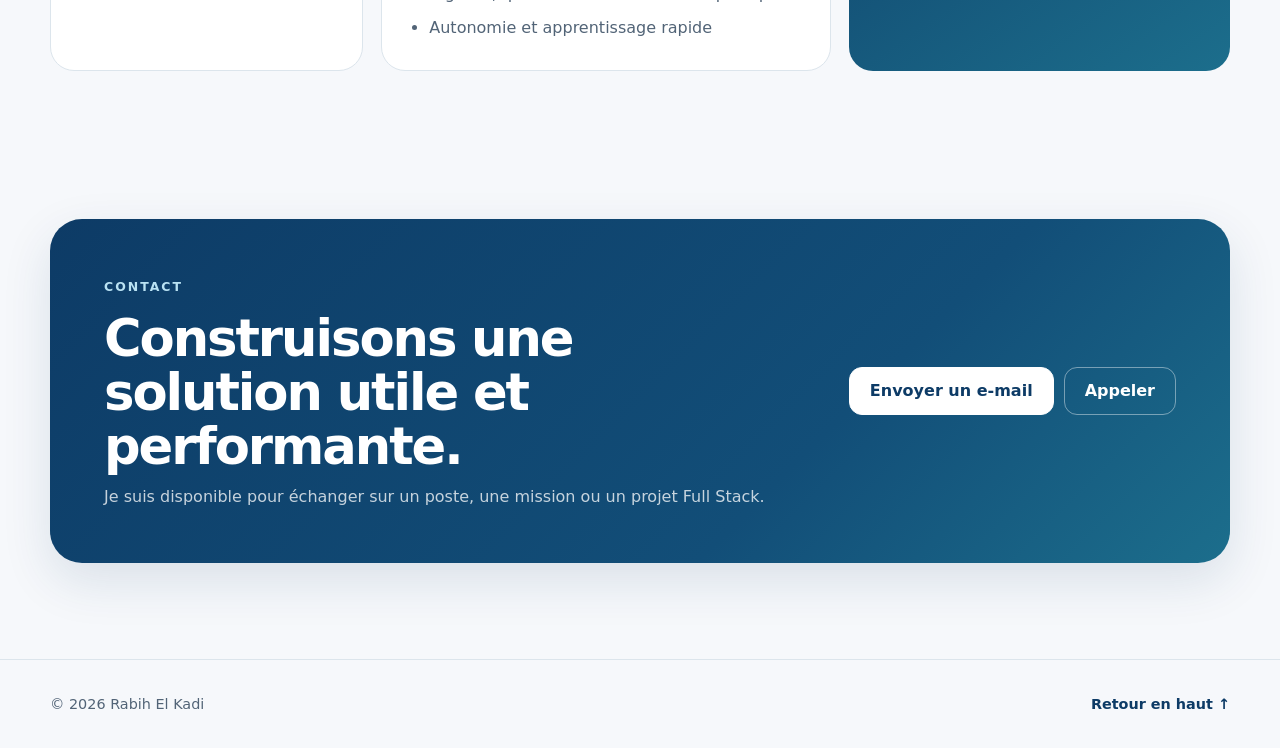
==== commit 02b6abef: "Add files via upload Added french/english variation" ====
--- a/index.html
+++ b/index.html
@@ -1,17 +1,18 @@
-<!doctype html>
-<html lang="fr" data-theme="light">
+<!DOCTYPE html>
+
+<html data-theme="light" lang="fr">
 <head>
-  <meta charset="utf-8" />
-  <meta name="viewport" content="width=device-width, initial-scale=1" />
-  <meta name="description" content="CV en ligne de Rabih El Kadi, développeur Full Stack spécialisé en PHP, Symfony, JavaScript et développement d'API REST." />
-  <meta name="theme-color" content="#0d3b66" />
-  <meta property="og:title" content="Rabih El Kadi — Développeur Full Stack" />
-  <meta property="og:description" content="Développeur Full Stack spécialisé en PHP/Symfony, API REST, performance web et expérience utilisateur." />
-  <meta property="og:type" content="website" />
-  <title>Rabih El Kadi — Développeur Full Stack</title>
-  <link rel="icon" href="data:image/svg+xml,%3Csvg xmlns='http://www.w3.org/2000/svg' viewBox='0 0 64 64'%3E%3Crect width='64' height='64' rx='16' fill='%230d3b66'/%3E%3Ctext x='50%25' y='54%25' text-anchor='middle' dominant-baseline='middle' font-family='Arial' font-size='26' font-weight='700' fill='white'%3ERK%3C/text%3E%3C/svg%3E" />
-  <link rel="stylesheet" href="styles.css" />
-  <script type="application/ld+json">
+<meta charset="utf-8"/>
+<meta content="width=device-width, initial-scale=1" name="viewport"/>
+<meta content="CV en ligne de Rabih El Kadi, développeur Full Stack spécialisé en PHP, Symfony, JavaScript et développement d'API REST." name="description"/>
+<meta content="#0d3b66" name="theme-color"/>
+<meta content="Rabih El Kadi — Développeur Full Stack" property="og:title"/>
+<meta content="Développeur Full Stack spécialisé en PHP/Symfony, API REST, performance web et expérience utilisateur." property="og:description"/>
+<meta content="website" property="og:type"/><meta content="fr_FR" property="og:locale"/>
+<title>Rabih El Kadi — Développeur Full Stack</title>
+<link href="data:image/svg+xml,%3Csvg xmlns='http://www.w3.org/2000/svg' viewBox='0 0 64 64'%3E%3Crect width='64' height='64' rx='16' fill='%230d3b66'/%3E%3Ctext x='50%25' y='54%25' text-anchor='middle' dominant-baseline='middle' font-family='Arial' font-size='26' font-weight='700' fill='white'%3ERK%3C/text%3E%3C/svg%3E" rel="icon"/><link href="index.html" hreflang="fr" rel="alternate"/><link href="en.html" hreflang="en" rel="alternate"/><link href="index.html" hreflang="x-default" rel="alternate"/>
+<link href="styles.css" rel="stylesheet"/>
+<script type="application/ld+json">
   {
     "@context": "https://schema.org",
     "@type": "Person",
@@ -25,271 +26,257 @@
   </script>
 </head>
 <body>
-  <a class="skip-link" href="#main">Aller au contenu</a>
-
-  <header class="site-header" id="top">
-    <div class="nav-shell">
-      <a class="brand" href="#top" aria-label="Accueil Rabih El Kadi">
-        <span class="brand-mark">RK</span>
-        <span>Rabih El Kadi</span>
-      </a>
-      <nav class="desktop-nav" aria-label="Navigation principale">
-        <a href="#experience">Expérience</a>
-        <a href="#competences">Compétences</a>
-        <a href="#formation">Formation</a>
-        <a href="#contact">Contact</a>
-      </nav>
-      <div class="header-actions">
-        <button class="icon-button" id="theme-toggle" type="button" aria-label="Activer le thème sombre" title="Changer de thème">
-          <svg class="sun-icon" viewBox="0 0 24 24" aria-hidden="true"><path d="M12 4V2m0 20v-2M4 12H2m20 0h-2m-2.34-5.66 1.42-1.42M4.92 19.08l1.42-1.42m0-11.32L4.92 4.92m14.16 14.16-1.42-1.42M16 12a4 4 0 1 1-8 0 4 4 0 0 1 8 0Z"/></svg>
-          <svg class="moon-icon" viewBox="0 0 24 24" aria-hidden="true"><path d="M21 12.79A9 9 0 1 1 11.21 3 7 7 0 0 0 21 12.79Z"/></svg>
-        </button>
-        <a class="button button-small button-outline" href="assets/Rabih-El-Kadi-CV.pdf" download>Télécharger le CV</a>
-      </div>
-    </div>
-  </header>
-
-  <main id="main">
-    <section class="hero section-shell" aria-labelledby="hero-title">
-      <div class="hero-copy reveal">
-        <span class="eyebrow">Développeur Full Stack · Clamart, France</span>
-        <h1 id="hero-title">Rabih EL KADI</h1>
-        <p class="hero-title">Je développe des plateformes web robustes, rapides et orientées utilisateur.</p>
-        <p class="hero-summary">Développeur Full Stack spécialisé en PHP/Symfony, avec une expérience dans le développement de plateformes web complexes. Habitué à concevoir des API REST, optimiser les performances applicatives et collaborer avec des équipes produit pour livrer des solutions robustes et scalables.</p>
-        <div class="hero-actions">
-          <a class="button" href="mailto:rabih_kadi@hotmail.com">Me contacter</a>
-          <a class="button button-outline" href="#experience">Voir mon parcours</a>
-        </div>
-        <div class="contact-row" aria-label="Coordonnées principales">
-          <a href="tel:+33676368884">
-            <svg viewBox="0 0 24 24" aria-hidden="true"><path d="M22 16.92v3a2 2 0 0 1-2.18 2 19.79 19.79 0 0 1-8.63-3.07 19.5 19.5 0 0 1-6-6A19.79 19.79 0 0 1 2.12 4.18 2 2 0 0 1 4.11 2h3a2 2 0 0 1 2 1.72c.13.96.36 1.9.69 2.8a2 2 0 0 1-.45 2.11L8.09 9.91a16 16 0 0 0 6 6l1.28-1.28a2 2 0 0 1 2.11-.45c.9.33 1.84.56 2.8.69A2 2 0 0 1 22 16.92Z"/></svg>
+<a class="skip-link" href="#main">Aller au contenu</a>
+<header class="site-header" id="top">
+<div class="nav-shell">
+<a aria-label="Accueil Rabih El Kadi" class="brand" href="#top">
+<span class="brand-mark">RK</span>
+<span>Rabih El Kadi</span>
+</a>
+<nav aria-label="Navigation principale" class="desktop-nav">
+<a href="#experience">Expérience</a>
+<a href="#competences">Compétences</a>
+<a href="#formation">Formation</a>
+<a href="#contact">Contact</a>
+</nav>
+<div class="header-actions"><a aria-label="View the website in English" class="language-toggle" href="en.html" hreflang="en" title="English version">EN</a>
+<button aria-label="Activer le thème sombre" class="icon-button" id="theme-toggle" title="Changer de thème" type="button">
+<svg aria-hidden="true" class="sun-icon" viewbox="0 0 24 24"><path d="M12 4V2m0 20v-2M4 12H2m20 0h-2m-2.34-5.66 1.42-1.42M4.92 19.08l1.42-1.42m0-11.32L4.92 4.92m14.16 14.16-1.42-1.42M16 12a4 4 0 1 1-8 0 4 4 0 0 1 8 0Z"></path></svg>
+<svg aria-hidden="true" class="moon-icon" viewbox="0 0 24 24"><path d="M21 12.79A9 9 0 1 1 11.21 3 7 7 0 0 0 21 12.79Z"></path></svg>
+</button>
+<a class="button button-small button-outline" download="" href="assets/Rabih-El-Kadi-CV-FR.pdf">Télécharger le CV</a>
+</div>
+</div>
+</header>
+<main id="main">
+<section aria-labelledby="hero-title" class="hero section-shell">
+<div class="hero-copy reveal">
+<span class="eyebrow">Développeur Full Stack · Clamart, France</span>
+<h1 id="hero-title">Rabih El Kadi</h1>
+<p class="hero-title">Je développe des plateformes web robustes, rapides et orientées utilisateur.</p>
+<p class="hero-summary">Développeur Full Stack spécialisé en PHP/Symfony, avec une expérience dans le développement de plateformes web complexes. Habitué à concevoir des API REST, optimiser les performances applicatives et collaborer avec des équipes produit pour livrer des solutions robustes et scalables.</p>
+<div class="hero-actions">
+<a class="button" href="mailto:rabih_kadi@hotmail.com">Me contacter</a>
+<a class="button button-outline" href="#experience">Voir mon parcours</a>
+</div>
+<div aria-label="Coordonnées principales" class="contact-row">
+<a href="tel:+33676368884">
+<svg aria-hidden="true" viewbox="0 0 24 24"><path d="M22 16.92v3a2 2 0 0 1-2.18 2 19.79 19.79 0 0 1-8.63-3.07 19.5 19.5 0 0 1-6-6A19.79 19.79 0 0 1 2.12 4.18 2 2 0 0 1 4.11 2h3a2 2 0 0 1 2 1.72c.13.96.36 1.9.69 2.8a2 2 0 0 1-.45 2.11L8.09 9.91a16 16 0 0 0 6 6l1.28-1.28a2 2 0 0 1 2.11-.45c.9.33 1.84.56 2.8.69A2 2 0 0 1 22 16.92Z"></path></svg>
             +33 6 76 36 88 84
           </a>
-          <a href="mailto:rabih_kadi@hotmail.com">
-            <svg viewBox="0 0 24 24" aria-hidden="true"><path d="M4 4h16a2 2 0 0 1 2 2v12a2 2 0 0 1-2 2H4a2 2 0 0 1-2-2V6a2 2 0 0 1 2-2Zm0 2 8 5 8-5"/></svg>
+<a href="mailto:rabih_kadi@hotmail.com">
+<svg aria-hidden="true" viewbox="0 0 24 24"><path d="M4 4h16a2 2 0 0 1 2 2v12a2 2 0 0 1-2 2H4a2 2 0 0 1-2-2V6a2 2 0 0 1 2-2Zm0 2 8 5 8-5"></path></svg>
             rabih_kadi@hotmail.com
           </a>
-          <a href="https://www.linkedin.com/in/rabihelkadi/" target="_blank" rel="noreferrer">
-            <svg viewBox="0 0 24 24" aria-hidden="true"><path d="M16 8a6 6 0 0 1 6 6v7h-4v-7a2 2 0 0 0-4 0v7h-4v-7a6 6 0 0 1 6-6ZM2 9h4v12H2zM4 3a2 2 0 1 1 0 4 2 2 0 0 1 0-4Z"/></svg>
+<a href="https://www.linkedin.com/in/rabihelkadi/" rel="noreferrer" target="_blank">
+<svg aria-hidden="true" viewbox="0 0 24 24"><path d="M16 8a6 6 0 0 1 6 6v7h-4v-7a2 2 0 0 0-4 0v7h-4v-7a6 6 0 0 1 6-6ZM2 9h4v12H2zM4 3a2 2 0 1 1 0 4 2 2 0 0 1 0-4Z"></path></svg>
             LinkedIn
           </a>
-        </div>
-      </div>
-
-      <div class="hero-visual reveal" aria-label="Portrait de Rabih El Kadi">
-        <div class="portrait-card">
-          <div class="portrait-ring">
-            <img src="assets/rabih-profile.png" alt="Portrait professionnel de Rabih El Kadi" width="520" height="520" />
-          </div>
-          <div class="availability"><span></span> Disponible pour de nouvelles opportunités</div>
-          <div class="quick-facts">
-            <div><strong>7+ ans</strong><span>d’expérience</span></div>
-            <div><strong>PHP / Symfony</strong><span>spécialisation</span></div>
-            <div><strong>3 langues</strong><span>arabe, anglais, français</span></div>
-          </div>
-        </div>
-      </div>
-    </section>
-
-    <section class="impact-strip" aria-label="Domaines d'expertise">
-      <div class="section-shell impact-grid">
-        <div><span>01</span><strong>Applications web</strong><small>Interfaces responsives et performantes</small></div>
-        <div><span>02</span><strong>API & backend</strong><small>Services REST sécurisés et maintenables</small></div>
-        <div><span>03</span><strong>Performance</strong><small>Optimisation des requêtes et du rendu</small></div>
-        <div><span>04</span><strong>Qualité</strong><small>Clean code, revues et documentation</small></div>
-      </div>
-    </section>
-
-    <section class="content-section section-shell" id="experience" aria-labelledby="experience-title">
-      <div class="section-heading reveal">
-        <span class="eyebrow">Parcours</span>
-        <h2 id="experience-title">Expériences professionnelles</h2>
-        <p>Développement web, applications mobiles et support technique dans des environnements exigeants.</p>
-      </div>
-
-      <div class="timeline">
-        <article class="timeline-item reveal">
-          <div class="timeline-meta">
-            <span>Août 2021 — Juillet 2026</span>
-            <span>Vélizy, France</span>
-          </div>
-          <div class="timeline-card">
-            <div class="role-heading">
-              <div><h3>Développeur Web Full Stack</h3><p>Vistory</p></div>
-              <span class="role-tag">PHP / Symfony</span>
-            </div>
-            <ul>
-              <li>Développement et maintenance de Mainchain, une plateforme web dédiée à l’impression 3D.</li>
-              <li>Conception d’interfaces frontend dynamiques, performantes et responsives en HTML5, CSS3 et JavaScript, avec une forte orientation UX/UI.</li>
-              <li>Développement backend et conception d’API REST sécurisées, avec logs structurés pour le monitoring, le debugging et la traçabilité.</li>
-              <li>Optimisation des temps de chargement, des requêtes, du rendu et de l’expérience utilisateur.</li>
-              <li>Conception de nouvelles fonctionnalités avec les équipes produit et design.</li>
-              <li>Gestion de bases MySQL, écriture et optimisation de requêtes SQL.</li>
-              <li>Application des bonnes pratiques : clean code, modularité, réutilisabilité et séparation des responsabilités.</li>
-              <li>Code reviews, documentation technique, onboarding et résolution de bugs complexes.</li>
-              <li>Développement de dashboards et d’outils de visualisation avec Chart.js et DataTables.</li>
-            </ul>
-          </div>
-        </article>
-
-        <article class="timeline-item reveal">
-          <div class="timeline-meta">
-            <span>Octobre 2018 — Juillet 2021</span>
-            <span>Beyrouth, Liban</span>
-          </div>
-          <div class="timeline-card">
-            <div class="role-heading">
-              <div><h3>Développeur Mobile</h3><p>ANI SAL Offshore / Vistory</p></div>
-              <span class="role-tag">Android / Flutter</span>
-            </div>
-            <ul>
-              <li>Développement d’une application mobile sociale multiplateforme pour la plateforme Geleter.</li>
-              <li>Intégration d’API et récupération de données en temps réel, incluant des informations produits et du contenu généré par les utilisateurs.</li>
-              <li>Tests et débogage sur différents appareils afin d’assurer stabilité et réactivité.</li>
-              <li>Gestion de contenu dynamique et d’interactions utilisateurs en temps réel.</li>
-            </ul>
-          </div>
-        </article>
-
-        <article class="timeline-item reveal">
-          <div class="timeline-meta">
-            <span>Février 2018 — Avril 2018</span>
-            <span>Beyrouth, Liban</span>
-          </div>
-          <div class="timeline-card">
-            <div class="role-heading">
-              <div><h3>Stagiaire en informatique — Support technique</h3><p>InterContinental Phoenicia</p></div>
-              <span class="role-tag">IT Support</span>
-            </div>
-            <ul>
-              <li>Maintenance et optimisation de l’infrastructure technologique de l’hôtel.</li>
-              <li>Diagnostic, dépannage et restauration de matériel informatique, périphériques et équipements réseau.</li>
-              <li>Collaboration avec l’équipe informatique pour les mises à jour et correctifs logiciels, en assurant sécurité et performance.</li>
-            </ul>
-          </div>
-        </article>
-      </div>
-    </section>
-
-    <section class="content-section section-shell" id="competences" aria-labelledby="skills-title">
-      <div class="section-heading reveal">
-        <span class="eyebrow">Expertise</span>
-        <h2 id="skills-title">Compétences techniques</h2>
-        <p>Une base Full Stack complétée par une forte sensibilité produit, UX et performance.</p>
-      </div>
-      <div class="skills-grid">
-        <article class="skill-card reveal">
-          <div class="skill-icon">&lt;/&gt;</div>
-          <h3>Langages</h3>
-          <div class="tag-list"><span>PHP</span><span>Java</span><span>JavaScript</span><span>SQL</span></div>
-        </article>
-        <article class="skill-card reveal">
-          <div class="skill-icon">{ }</div>
-          <h3>Frameworks</h3>
-          <div class="tag-list"><span>Symfony</span><span>Node.js</span><span>Next.js</span><span>React</span></div>
-        </article>
-        <article class="skill-card reveal">
-          <div class="skill-icon">UI</div>
-          <h3>Frontend</h3>
-          <div class="tag-list"><span>HTML5</span><span>CSS3</span><span>UX/UI</span><span>Design Patterns</span></div>
-        </article>
-        <article class="skill-card reveal">
-          <div class="skill-icon">DB</div>
-          <h3>Données & API</h3>
-          <div class="tag-list"><span>MySQL</span><span>REST APIs</span><span>Chart.js</span><span>DataTables</span></div>
-        </article>
-        <article class="skill-card reveal">
-          <div class="skill-icon">Git</div>
-          <h3>Qualité & collaboration</h3>
-          <div class="tag-list"><span>Git</span><span>Code Review</span><span>Clean Code</span><span>Documentation</span></div>
-        </article>
-        <article class="skill-card reveal">
-          <div class="skill-icon">⚡</div>
-          <h3>Points forts</h3>
-          <div class="tag-list"><span>Performance</span><span>Debugging</span><span>Autonomie</span><span>Travail en équipe</span></div>
-        </article>
-      </div>
-    </section>
-
-    <section class="content-section alternate" id="formation" aria-labelledby="education-title">
-      <div class="section-shell two-column">
-        <div>
-          <div class="section-heading reveal">
-            <span class="eyebrow">Formation</span>
-            <h2 id="education-title">Diplôme</h2>
-          </div>
-          <article class="feature-card reveal">
-            <span class="feature-year">2014 — 2019</span>
-            <h3>Licence en Sciences Informatiques</h3>
-            <p class="feature-place">American University of Science and Technology — Beyrouth, Liban</p>
-            <p>Formation axée sur la programmation, les structures de données, les algorithmes, les bases de données et le développement de systèmes logiciels.</p>
-          </article>
-        </div>
-        <div>
-          <div class="section-heading reveal">
-            <span class="eyebrow">Reconnaissances</span>
-            <h2>Accomplissements & certifications</h2>
-          </div>
-          <div class="achievement-list">
-            <div class="achievement reveal"><span>2019</span><p>Gagnant de l’exposition annuelle de projets en informatique à l’AUST.</p></div>
-            <div class="achievement reveal"><span>2018</span><p>Programme du département de la formation et du développement à Banque du Liban.</p></div>
-            <div class="achievement reveal"><span>2018</span><p>Certificat de fin d’études du programme de formation IHG Academy.</p></div>
-          </div>
-        </div>
-      </div>
-    </section>
-
-    <section class="content-section section-shell" aria-labelledby="languages-title">
-      <div class="three-column">
-        <article class="info-card reveal">
-          <span class="eyebrow">Communication</span>
-          <h2 id="languages-title">Langues</h2>
-          <div class="language-row"><span>Arabe</span><strong>Langue maternelle</strong></div>
-          <div class="language-row"><span>Anglais</span><strong>Bilingue</strong></div>
-          <div class="language-row"><span>Français</span><strong>Bilingue</strong></div>
-        </article>
-        <article class="info-card reveal">
-          <span class="eyebrow">Méthode</span>
-          <h2>Qualités</h2>
-          <ul class="plain-list">
-            <li>Communication technique et travail en équipe</li>
-            <li>Résolution de problèmes et debugging avancé</li>
-            <li>Esprit analytique et optimisation des performances</li>
-            <li>Rigueur, qualité du code et bonnes pratiques</li>
-            <li>Autonomie et apprentissage rapide</li>
-          </ul>
-        </article>
-        <article class="info-card accent-card reveal">
-          <span class="eyebrow">Document</span>
-          <h2>CV au format PDF</h2>
-          <p>Retrouvez la version originale du CV, prête à être téléchargée ou imprimée.</p>
-          <a class="button button-light" href="assets/Rabih-El-Kadi-CV.pdf" download>Télécharger le PDF</a>
-        </article>
-      </div>
-    </section>
-
-    <section class="contact-section" id="contact" aria-labelledby="contact-title">
-      <div class="section-shell contact-card reveal">
-        <div>
-          <span class="eyebrow">Contact</span>
-          <h2 id="contact-title">Construisons une solution utile et performante.</h2>
-          <p>Je suis disponible pour échanger sur un poste, une mission ou un projet Full Stack.</p>
-        </div>
-        <div class="contact-actions">
-          <a class="button button-light" href="mailto:rabih_kadi@hotmail.com">Envoyer un e-mail</a>
-          <a class="button button-ghost" href="tel:+33676368884">Appeler</a>
-        </div>
-      </div>
-    </section>
-  </main>
-
-  <footer>
-    <div class="section-shell footer-shell">
-      <p>© <span id="year"></span> Rabih El Kadi</p>
-      <a href="#top">Retour en haut ↑</a>
-    </div>
-  </footer>
-
-  <script src="script.js"></script>
+</div>
+</div>
+<div aria-label="Portrait de Rabih El Kadi" class="hero-visual reveal">
+<div class="portrait-card">
+<div class="portrait-ring">
+<img alt="Portrait professionnel de Rabih El Kadi" height="520" src="assets/rabih-profile.png" width="520"/>
+</div>
+<div class="availability"><span></span> Disponible pour de nouvelles opportunités</div>
+<div class="quick-facts">
+<div><strong>7+ ans</strong><span>d’expérience</span></div>
+<div><strong>PHP / Symfony</strong><span>spécialisation</span></div>
+<div><strong>3 langues</strong><span>arabe, anglais, français</span></div>
+</div>
+</div>
+</div>
+</section>
+<section aria-label="Domaines d'expertise" class="impact-strip">
+<div class="section-shell impact-grid">
+<div><span>01</span><strong>Applications web</strong><small>Interfaces responsives et performantes</small></div>
+<div><span>02</span><strong>API &amp; backend</strong><small>Services REST sécurisés et maintenables</small></div>
+<div><span>03</span><strong>Performance</strong><small>Optimisation des requêtes et du rendu</small></div>
+<div><span>04</span><strong>Qualité</strong><small>Clean code, revues et documentation</small></div>
+</div>
+</section>
+<section aria-labelledby="experience-title" class="content-section section-shell" id="experience">
+<div class="section-heading reveal">
+<span class="eyebrow">Parcours</span>
+<h2 id="experience-title">Expériences professionnelles</h2>
+<p>Développement web, applications mobiles et support technique dans des environnements exigeants.</p>
+</div>
+<div class="timeline">
+<article class="timeline-item reveal">
+<div class="timeline-meta">
+<span>Août 2021 — Juillet 2026</span>
+<span>Vélizy, France</span>
+</div>
+<div class="timeline-card">
+<div class="role-heading">
+<div><h3>Développeur Web Full Stack</h3><p>Vistory</p></div>
+<span class="role-tag">PHP / Symfony</span>
+</div>
+<ul>
+<li>Développement et maintenance de Mainchain, une plateforme web dédiée à l’impression 3D.</li>
+<li>Conception d’interfaces frontend dynamiques, performantes et responsives en HTML5, CSS3 et JavaScript, avec une forte orientation UX/UI.</li>
+<li>Développement backend et conception d’API REST sécurisées, avec logs structurés pour le monitoring, le debugging et la traçabilité.</li>
+<li>Optimisation des temps de chargement, des requêtes, du rendu et de l’expérience utilisateur.</li>
+<li>Conception de nouvelles fonctionnalités avec les équipes produit et design.</li>
+<li>Gestion de bases MySQL, écriture et optimisation de requêtes SQL.</li>
+<li>Application des bonnes pratiques : clean code, modularité, réutilisabilité et séparation des responsabilités.</li>
+<li>Code reviews, documentation technique, onboarding et résolution de bugs complexes.</li>
+<li>Développement de dashboards et d’outils de visualisation avec Chart.js et DataTables.</li>
+</ul>
+</div>
+</article>
+<article class="timeline-item reveal">
+<div class="timeline-meta">
+<span>Octobre 2018 — Juillet 2021</span>
+<span>Beyrouth, Liban</span>
+</div>
+<div class="timeline-card">
+<div class="role-heading">
+<div><h3>Développeur Mobile</h3><p>ANI SAL Offshore / Vistory</p></div>
+<span class="role-tag">Android / Flutter</span>
+</div>
+<ul>
+<li>Développement d’une application mobile sociale multiplateforme pour la plateforme Geleter.</li>
+<li>Intégration d’API et récupération de données en temps réel, incluant des informations produits et du contenu généré par les utilisateurs.</li>
+<li>Tests et débogage sur différents appareils afin d’assurer stabilité et réactivité.</li>
+<li>Gestion de contenu dynamique et d’interactions utilisateurs en temps réel.</li>
+</ul>
+</div>
+</article>
+<article class="timeline-item reveal">
+<div class="timeline-meta">
+<span>Février 2018 — Avril 2018</span>
+<span>Beyrouth, Liban</span>
+</div>
+<div class="timeline-card">
+<div class="role-heading">
+<div><h3>Stagiaire en informatique — Support technique</h3><p>InterContinental Phoenicia</p></div>
+<span class="role-tag">IT Support</span>
+</div>
+<ul>
+<li>Maintenance et optimisation de l’infrastructure technologique de l’hôtel.</li>
+<li>Diagnostic, dépannage et restauration de matériel informatique, périphériques et équipements réseau.</li>
+<li>Collaboration avec l’équipe informatique pour les mises à jour et correctifs logiciels, en assurant sécurité et performance.</li>
+</ul>
+</div>
+</article>
+</div>
+</section>
+<section aria-labelledby="skills-title" class="content-section section-shell" id="competences">
+<div class="section-heading reveal">
+<span class="eyebrow">Expertise</span>
+<h2 id="skills-title">Compétences techniques</h2>
+<p>Une base Full Stack complétée par une forte sensibilité produit, UX et performance.</p>
+</div>
+<div class="skills-grid">
+<article class="skill-card reveal">
+<div class="skill-icon">&lt;/&gt;</div>
+<h3>Langages</h3>
+<div class="tag-list"><span>PHP</span><span>Java</span><span>JavaScript</span><span>SQL</span></div>
+</article>
+<article class="skill-card reveal">
+<div class="skill-icon">{ }</div>
+<h3>Frameworks</h3>
+<div class="tag-list"><span>Symfony</span><span>Node.js</span><span>Next.js</span><span>React</span></div>
+</article>
+<article class="skill-card reveal">
+<div class="skill-icon">UI</div>
+<h3>Frontend</h3>
+<div class="tag-list"><span>HTML5</span><span>CSS3</span><span>UX/UI</span><span>Design Patterns</span></div>
+</article>
+<article class="skill-card reveal">
+<div class="skill-icon">DB</div>
+<h3>Données &amp; API</h3>
+<div class="tag-list"><span>MySQL</span><span>REST APIs</span><span>Chart.js</span><span>DataTables</span></div>
+</article>
+<article class="skill-card reveal">
+<div class="skill-icon">Git</div>
+<h3>Qualité &amp; collaboration</h3>
+<div class="tag-list"><span>Git</span><span>Code Review</span><span>Clean Code</span><span>Documentation</span></div>
+</article>
+<article class="skill-card reveal">
+<div class="skill-icon">⚡</div>
+<h3>Points forts</h3>
+<div class="tag-list"><span>Performance</span><span>Debugging</span><span>Autonomie</span><span>Travail en équipe</span></div>
+</article>
+</div>
+</section>
+<section aria-labelledby="education-title" class="content-section alternate" id="formation">
+<div class="section-shell two-column">
+<div>
+<div class="section-heading reveal">
+<span class="eyebrow">Formation</span>
+<h2 id="education-title">Diplôme</h2>
+</div>
+<article class="feature-card reveal">
+<span class="feature-year">2014 — 2019</span>
+<h3>Licence en Sciences Informatiques</h3>
+<p class="feature-place">American University of Science and Technology — Beyrouth, Liban</p>
+<p>Formation axée sur la programmation, les structures de données, les algorithmes, les bases de données et le développement de systèmes logiciels.</p>
+</article>
+</div>
+<div>
+<div class="section-heading reveal">
+<span class="eyebrow">Reconnaissances</span>
+<h2>Accomplissements &amp; certifications</h2>
+</div>
+<div class="achievement-list">
+<div class="achievement reveal"><span>2019</span><p>Gagnant de l’exposition annuelle de projets en informatique à l’AUST.</p></div>
+<div class="achievement reveal"><span>2018</span><p>Programme du département de la formation et du développement à Banque du Liban.</p></div>
+<div class="achievement reveal"><span>2018</span><p>Certificat de fin d’études du programme de formation IHG Academy.</p></div>
+</div>
+</div>
+</div>
+</section>
+<section aria-labelledby="languages-title" class="content-section section-shell">
+<div class="three-column">
+<article class="info-card reveal">
+<span class="eyebrow">Communication</span>
+<h2 id="languages-title">Langues</h2>
+<div class="language-row"><span>Arabe</span><strong>Langue maternelle</strong></div>
+<div class="language-row"><span>Anglais</span><strong>Bilingue</strong></div>
+<div class="language-row"><span>Français</span><strong>Bilingue</strong></div>
+</article>
+<article class="info-card reveal">
+<span class="eyebrow">Méthode</span>
+<h2>Qualités</h2>
+<ul class="plain-list">
+<li>Communication technique et travail en équipe</li>
+<li>Résolution de problèmes et debugging avancé</li>
+<li>Esprit analytique et optimisation des performances</li>
+<li>Rigueur, qualité du code et bonnes pratiques</li>
+<li>Autonomie et apprentissage rapide</li>
+</ul>
+</article>
+<article class="info-card accent-card reveal">
+<span class="eyebrow">Document</span>
+<h2>CV au format PDF</h2>
+<p>Retrouvez la version originale du CV, prête à être téléchargée ou imprimée.</p>
+<a class="button button-light" download="" href="assets/Rabih-El-Kadi-CV-FR.pdf">Télécharger le PDF</a>
+</article>
+</div>
+</section>
+<section aria-labelledby="contact-title" class="contact-section" id="contact">
+<div class="section-shell contact-card reveal">
+<div>
+<span class="eyebrow">Contact</span>
+<h2 id="contact-title">Construisons une solution utile et performante.</h2>
+<p>Je suis disponible pour échanger sur un poste, une mission ou un projet Full Stack.</p>
+</div>
+<div class="contact-actions">
+<a class="button button-light" href="mailto:rabih_kadi@hotmail.com">Envoyer un e-mail</a>
+<a class="button button-ghost" href="tel:+33676368884">Appeler</a>
+</div>
+</div>
+</section>
+</main>
+<footer>
+<div class="section-shell footer-shell">
+<p>© <span id="year"></span> Rabih El Kadi</p>
+<a href="#top">Retour en haut ↑</a>
+</div>
+</footer>
+<script src="script.js"></script>
 </body>
 </html>
--- a/styles.css
+++ b/styles.css
@@ -64,6 +64,27 @@
 .desktop-nav a { transition: color .2s ease; }
 .desktop-nav a:hover { color: var(--primary); }
 .header-actions { display: flex; align-items: center; gap: 10px; }
+.language-toggle {
+  min-width: 42px;
+  height: 42px;
+  display: inline-grid;
+  place-items: center;
+  padding: 0 10px;
+  border-radius: 999px;
+  border: 1px solid var(--line);
+  background: var(--surface);
+  color: var(--primary);
+  font-size: .78rem;
+  font-weight: 850;
+  letter-spacing: .08em;
+  transition: transform .2s ease, border-color .2s ease, background .2s ease;
+}
+.language-toggle:hover {
+  transform: translateY(-1px);
+  border-color: var(--primary);
+  background: var(--surface-soft);
+}
+
 .icon-button { width: 42px; height: 42px; display: grid; place-items: center; border-radius: 50%; border: 1px solid var(--line); color: var(--text); background: var(--surface); cursor: pointer; }
 .icon-button svg { width: 19px; }
 .moon-icon { display: none; }
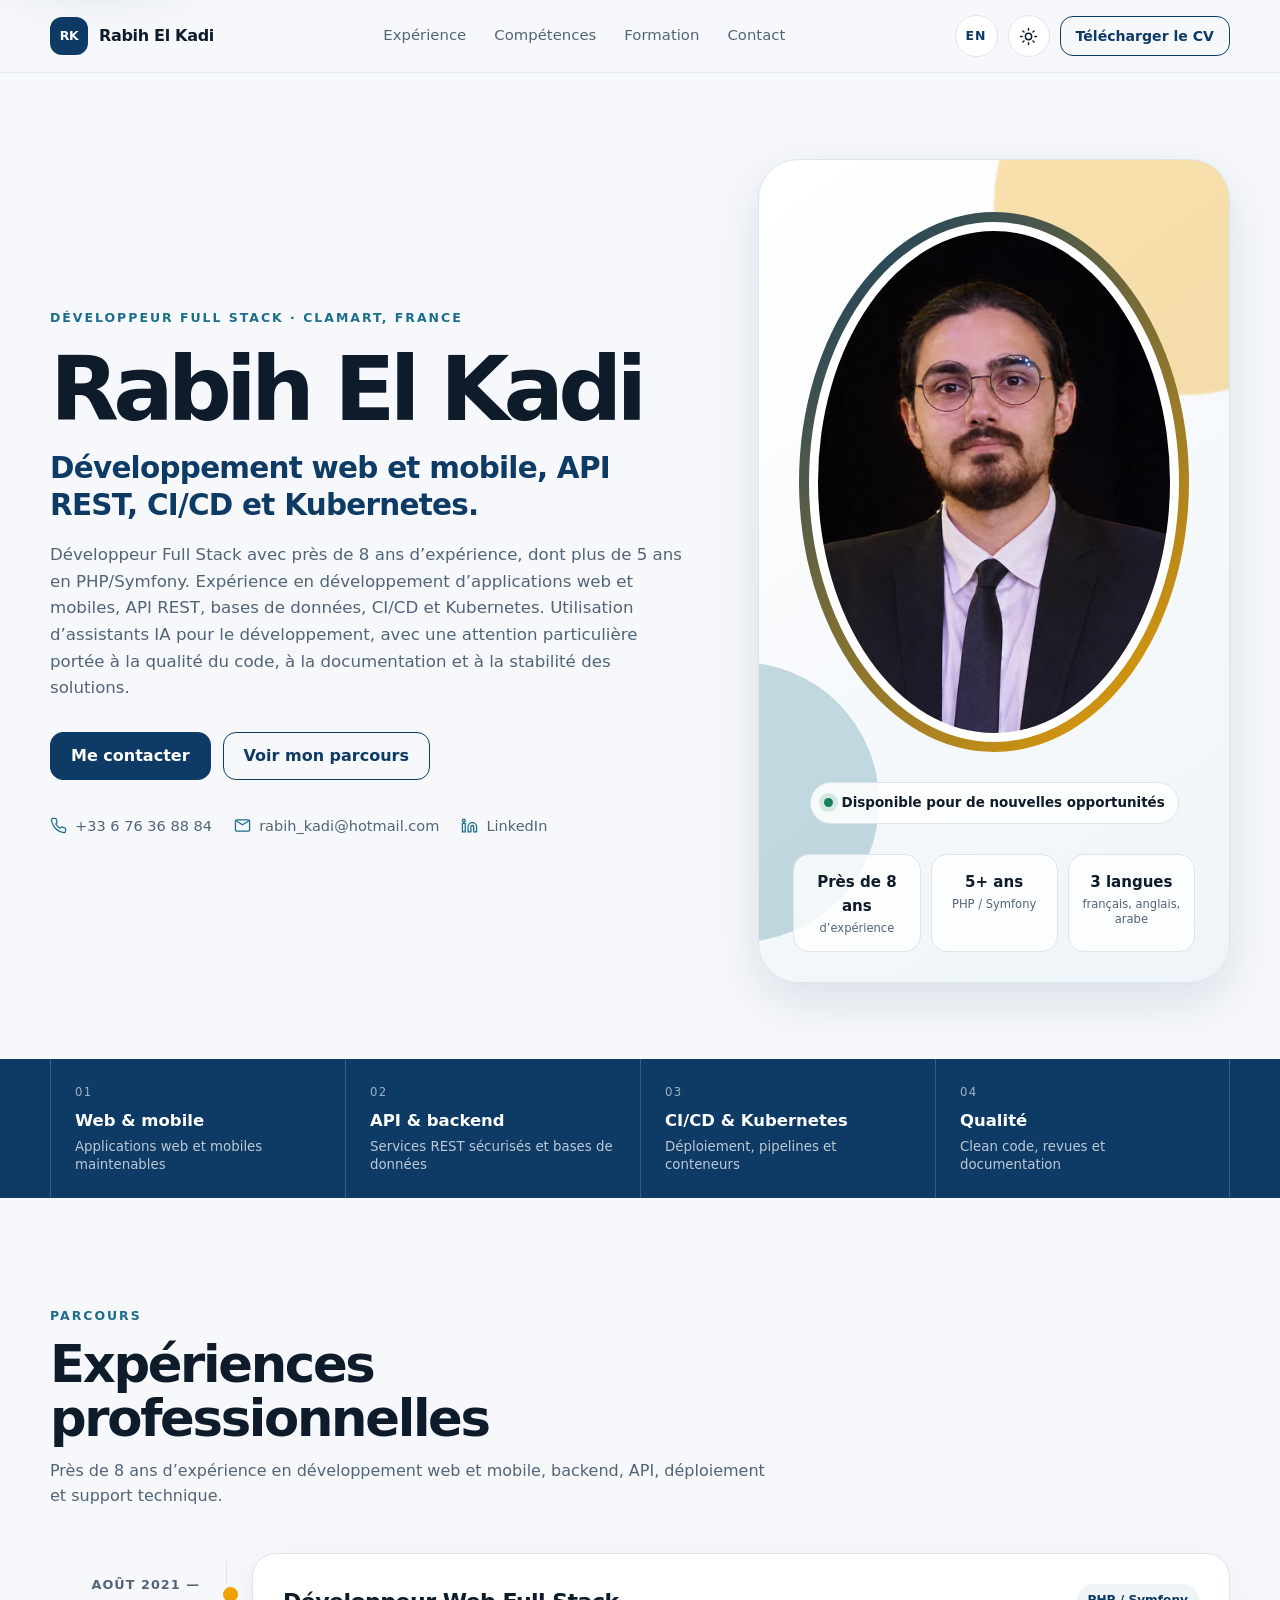
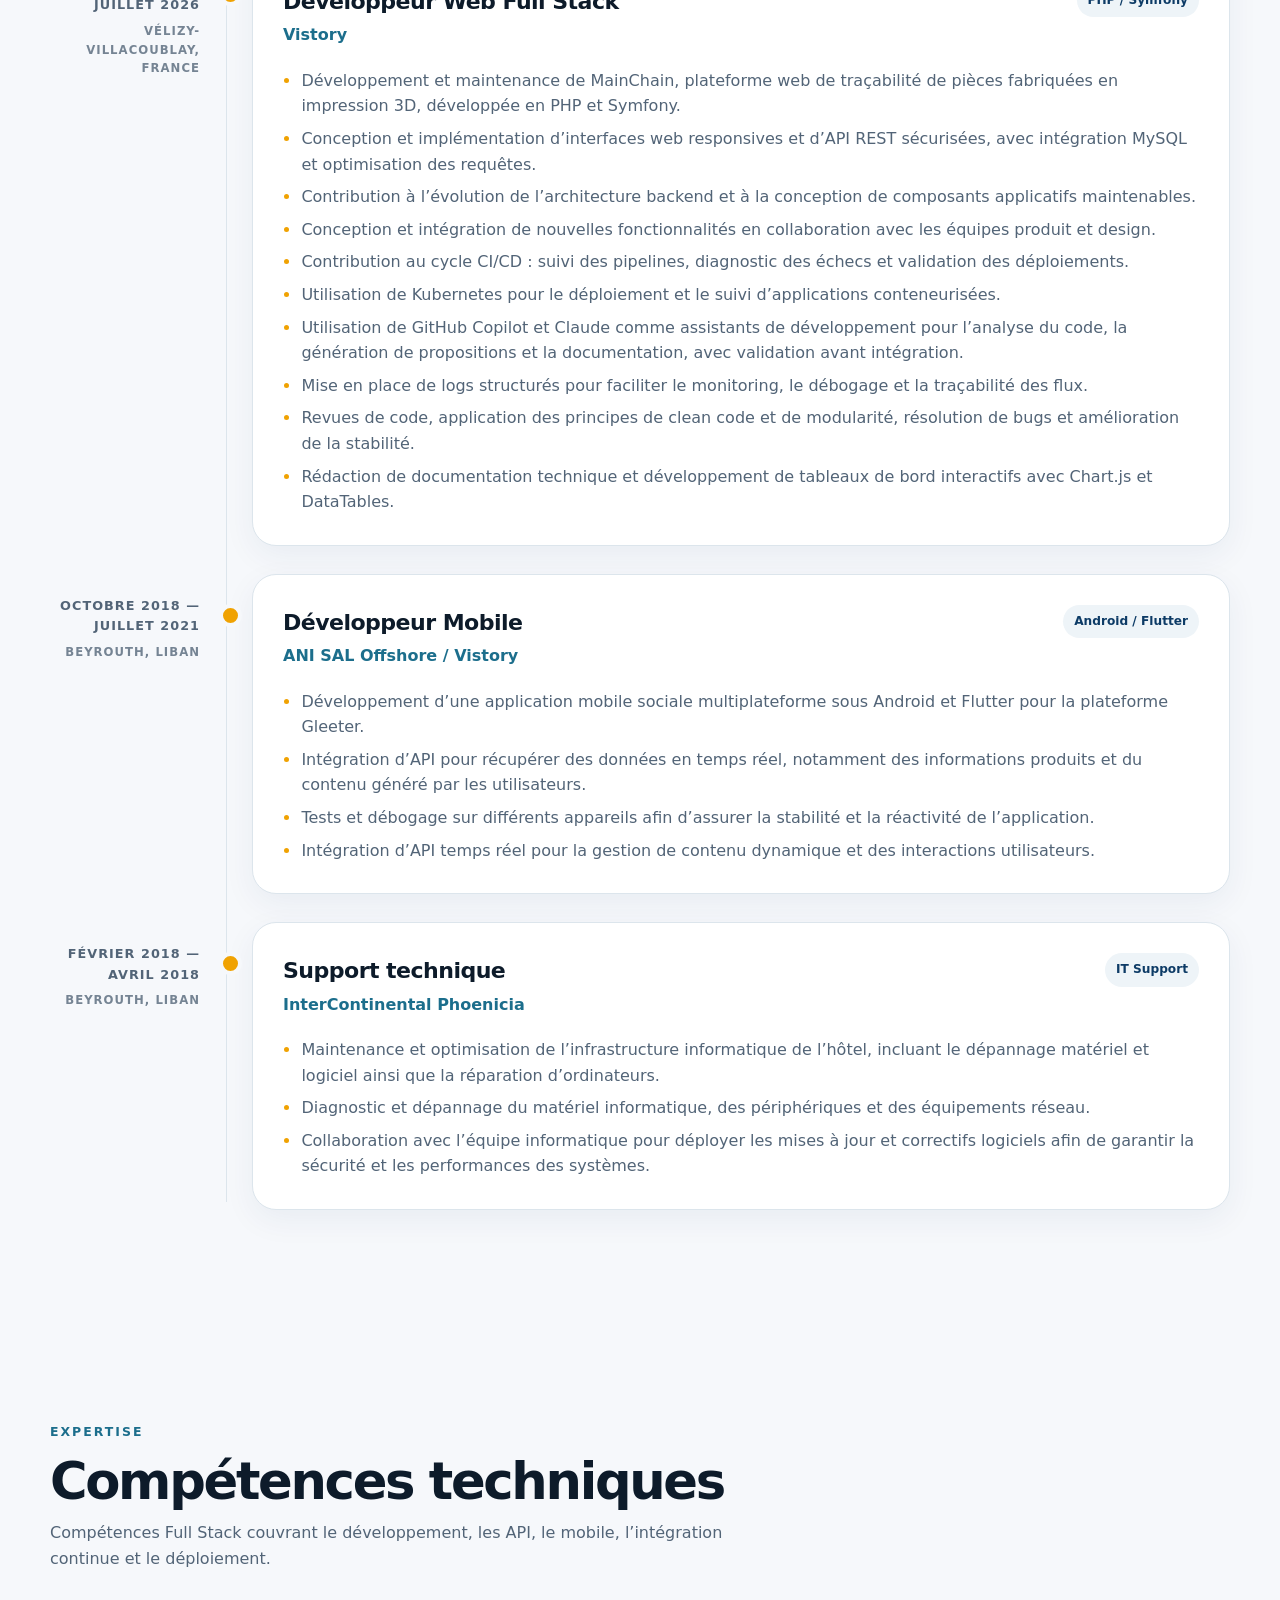
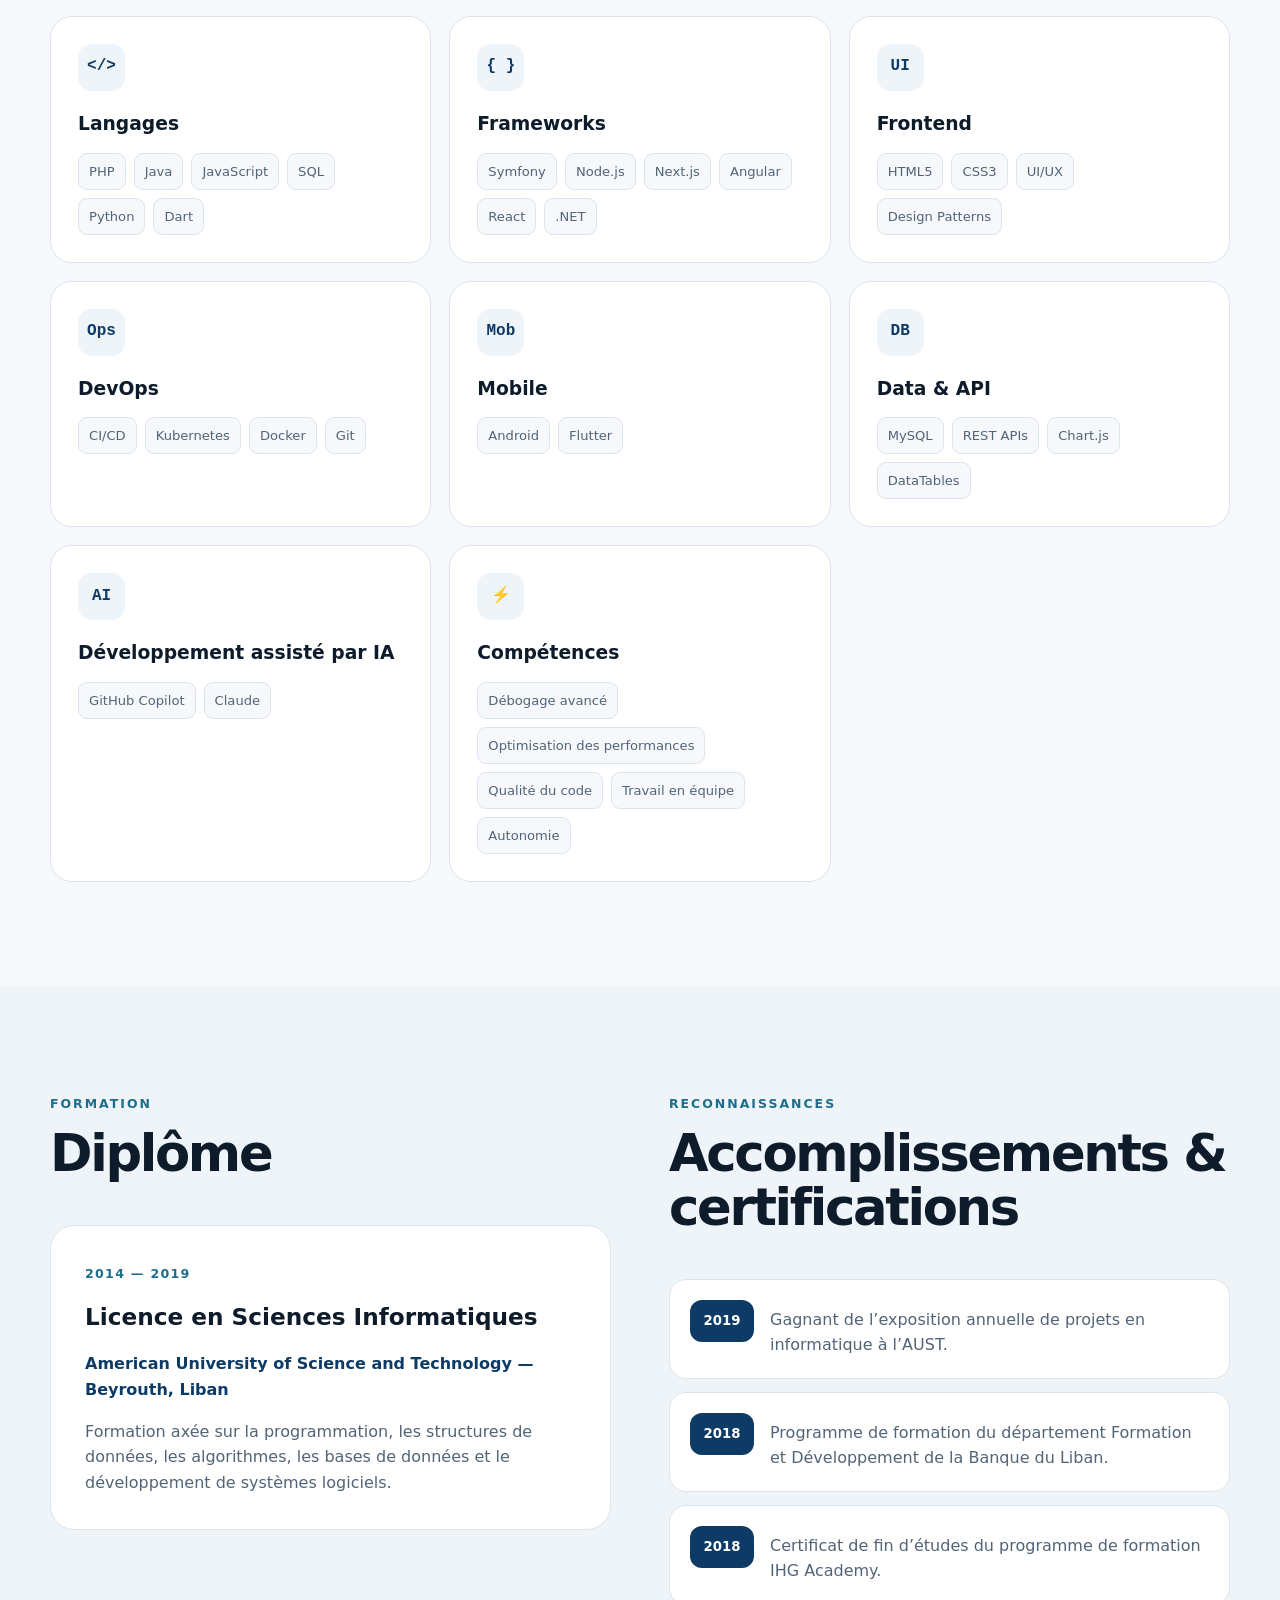
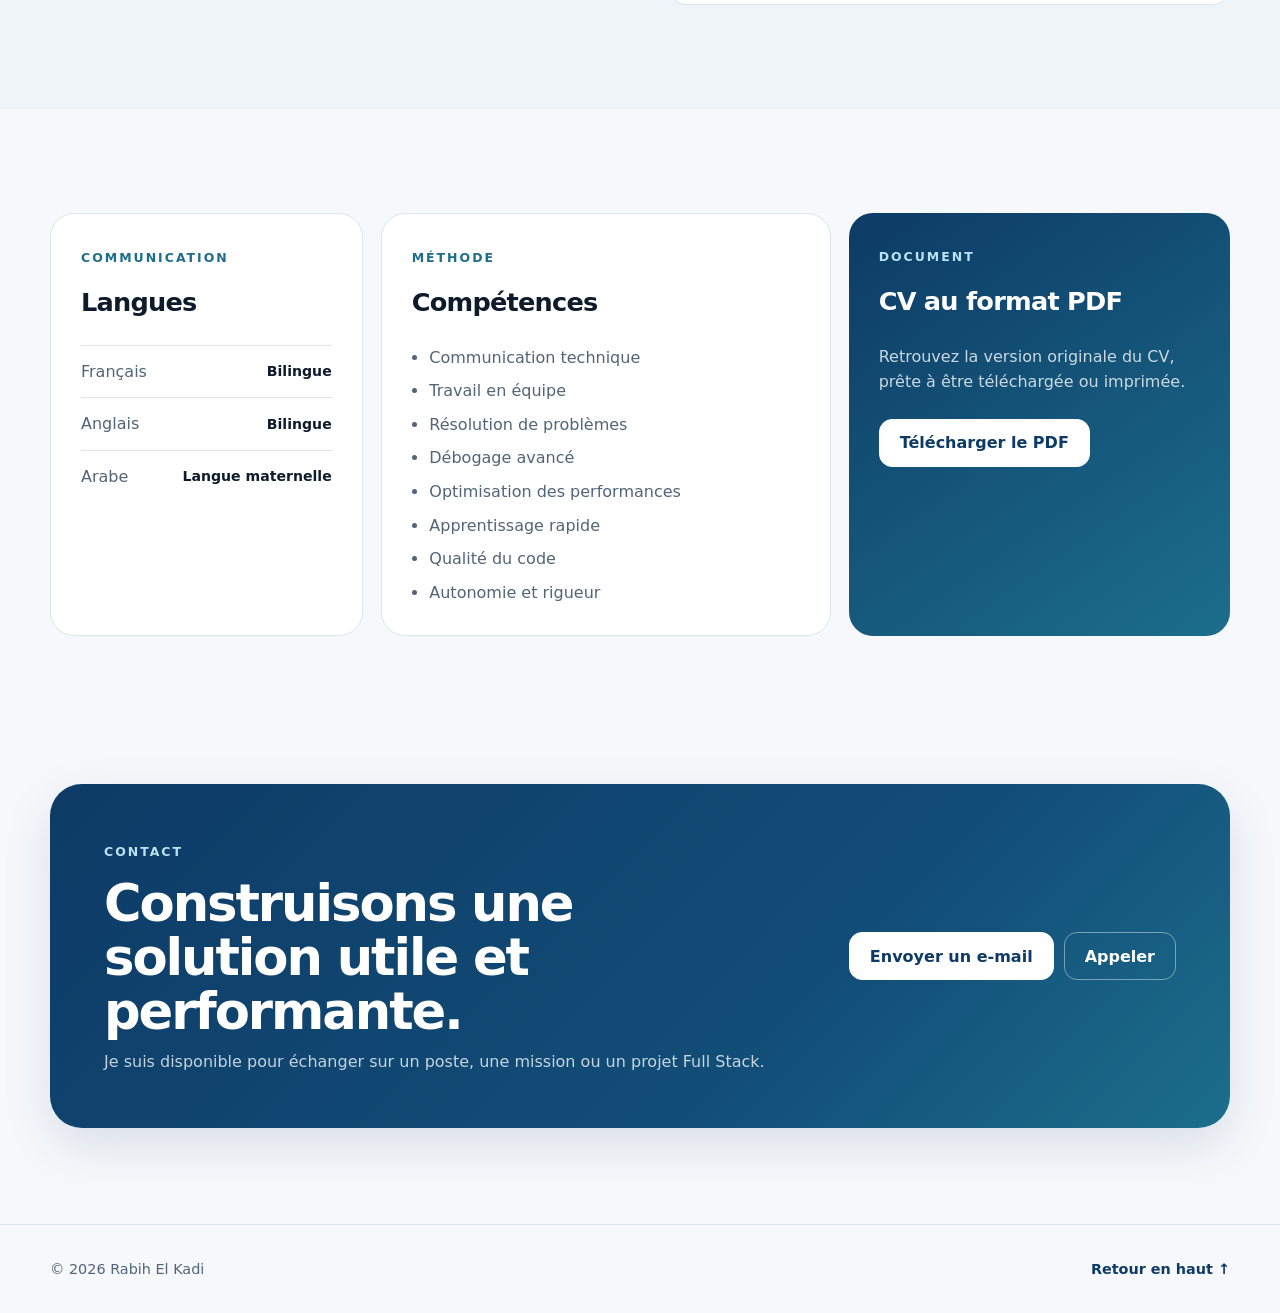
==== commit 8fefa36f: "Add files via upload" ====
--- a/index.html
+++ b/index.html
@@ -4,10 +4,10 @@
 <head>
 <meta charset="utf-8"/>
 <meta content="width=device-width, initial-scale=1" name="viewport"/>
-<meta content="CV en ligne de Rabih El Kadi, développeur Full Stack spécialisé en PHP, Symfony, JavaScript et développement d'API REST." name="description"/>
+<meta content="CV en ligne de Rabih El Kadi, développeur Full Stack avec près de 8 ans d’expérience, spécialisé en PHP/Symfony, API REST, CI/CD et Kubernetes." name="description"/>
 <meta content="#0d3b66" name="theme-color"/>
 <meta content="Rabih El Kadi — Développeur Full Stack" property="og:title"/>
-<meta content="Développeur Full Stack spécialisé en PHP/Symfony, API REST, performance web et expérience utilisateur." property="og:description"/>
+<meta content="Développeur Full Stack avec près de 8 ans d’expérience, dont plus de 5 ans en PHP/Symfony, avec expérience en API REST, CI/CD et Kubernetes." property="og:description"/>
 <meta content="website" property="og:type"/><meta content="fr_FR" property="og:locale"/>
 <title>Rabih El Kadi — Développeur Full Stack</title>
 <link href="data:image/svg+xml,%3Csvg xmlns='http://www.w3.org/2000/svg' viewBox='0 0 64 64'%3E%3Crect width='64' height='64' rx='16' fill='%230d3b66'/%3E%3Ctext x='50%25' y='54%25' text-anchor='middle' dominant-baseline='middle' font-family='Arial' font-size='26' font-weight='700' fill='white'%3ERK%3C/text%3E%3C/svg%3E" rel="icon"/><link href="index.html" hreflang="fr" rel="alternate"/><link href="en.html" hreflang="en" rel="alternate"/><link href="index.html" hreflang="x-default" rel="alternate"/>
@@ -53,8 +53,8 @@
 <div class="hero-copy reveal">
 <span class="eyebrow">Développeur Full Stack · Clamart, France</span>
 <h1 id="hero-title">Rabih El Kadi</h1>
-<p class="hero-title">Je développe des plateformes web robustes, rapides et orientées utilisateur.</p>
-<p class="hero-summary">Développeur Full Stack spécialisé en PHP/Symfony, avec une expérience dans le développement de plateformes web complexes. Habitué à concevoir des API REST, optimiser les performances applicatives et collaborer avec des équipes produit pour livrer des solutions robustes et scalables.</p>
+<p class="hero-title">Développement web et mobile, API REST, CI/CD et Kubernetes.</p>
+<p class="hero-summary">Développeur Full Stack avec près de 8 ans d’expérience, dont plus de 5 ans en PHP/Symfony. Expérience en développement d’applications web et mobiles, API REST, bases de données, CI/CD et Kubernetes. Utilisation d’assistants IA pour le développement, avec une attention particulière portée à la qualité du code, à la documentation et à la stabilité des solutions.</p>
 <div class="hero-actions">
 <a class="button" href="mailto:rabih_kadi@hotmail.com">Me contacter</a>
 <a class="button button-outline" href="#experience">Voir mon parcours</a>
@@ -81,18 +81,18 @@
 </div>
 <div class="availability"><span></span> Disponible pour de nouvelles opportunités</div>
 <div class="quick-facts">
-<div><strong>7+ ans</strong><span>d’expérience</span></div>
-<div><strong>PHP / Symfony</strong><span>spécialisation</span></div>
-<div><strong>3 langues</strong><span>arabe, anglais, français</span></div>
+<div><strong>Près de 8 ans</strong><span>d’expérience</span></div>
+<div><strong>5+ ans</strong><span>PHP / Symfony</span></div>
+<div><strong>3 langues</strong><span>français, anglais, arabe</span></div>
 </div>
 </div>
 </div>
 </section>
 <section aria-label="Domaines d'expertise" class="impact-strip">
 <div class="section-shell impact-grid">
-<div><span>01</span><strong>Applications web</strong><small>Interfaces responsives et performantes</small></div>
-<div><span>02</span><strong>API &amp; backend</strong><small>Services REST sécurisés et maintenables</small></div>
-<div><span>03</span><strong>Performance</strong><small>Optimisation des requêtes et du rendu</small></div>
+<div><span>01</span><strong>Web &amp; mobile</strong><small>Applications web et mobiles maintenables</small></div>
+<div><span>02</span><strong>API &amp; backend</strong><small>Services REST sécurisés et bases de données</small></div>
+<div><span>03</span><strong>CI/CD &amp; Kubernetes</strong><small>Déploiement, pipelines et conteneurs</small></div>
 <div><span>04</span><strong>Qualité</strong><small>Clean code, revues et documentation</small></div>
 </div>
 </section>
@@ -100,30 +100,20 @@
 <div class="section-heading reveal">
 <span class="eyebrow">Parcours</span>
 <h2 id="experience-title">Expériences professionnelles</h2>
-<p>Développement web, applications mobiles et support technique dans des environnements exigeants.</p>
+<p>Près de 8 ans d’expérience en développement web et mobile, backend, API, déploiement et support technique.</p>
 </div>
 <div class="timeline">
 <article class="timeline-item reveal">
 <div class="timeline-meta">
 <span>Août 2021 — Juillet 2026</span>
-<span>Vélizy, France</span>
+<span>Vélizy-Villacoublay, France</span>
 </div>
 <div class="timeline-card">
 <div class="role-heading">
 <div><h3>Développeur Web Full Stack</h3><p>Vistory</p></div>
 <span class="role-tag">PHP / Symfony</span>
 </div>
-<ul>
-<li>Développement et maintenance de Mainchain, une plateforme web dédiée à l’impression 3D.</li>
-<li>Conception d’interfaces frontend dynamiques, performantes et responsives en HTML5, CSS3 et JavaScript, avec une forte orientation UX/UI.</li>
-<li>Développement backend et conception d’API REST sécurisées, avec logs structurés pour le monitoring, le debugging et la traçabilité.</li>
-<li>Optimisation des temps de chargement, des requêtes, du rendu et de l’expérience utilisateur.</li>
-<li>Conception de nouvelles fonctionnalités avec les équipes produit et design.</li>
-<li>Gestion de bases MySQL, écriture et optimisation de requêtes SQL.</li>
-<li>Application des bonnes pratiques : clean code, modularité, réutilisabilité et séparation des responsabilités.</li>
-<li>Code reviews, documentation technique, onboarding et résolution de bugs complexes.</li>
-<li>Développement de dashboards et d’outils de visualisation avec Chart.js et DataTables.</li>
-</ul>
+<ul><li>Développement et maintenance de MainChain, plateforme web de traçabilité de pièces fabriquées en impression 3D, développée en PHP et Symfony.</li><li>Conception et implémentation d’interfaces web responsives et d’API REST sécurisées, avec intégration MySQL et optimisation des requêtes.</li><li>Contribution à l’évolution de l’architecture backend et à la conception de composants applicatifs maintenables.</li><li>Conception et intégration de nouvelles fonctionnalités en collaboration avec les équipes produit et design.</li><li>Contribution au cycle CI/CD : suivi des pipelines, diagnostic des échecs et validation des déploiements.</li><li>Utilisation de Kubernetes pour le déploiement et le suivi d’applications conteneurisées.</li><li>Utilisation de GitHub Copilot et Claude comme assistants de développement pour l’analyse du code, la génération de propositions et la documentation, avec validation avant intégration.</li><li>Mise en place de logs structurés pour faciliter le monitoring, le débogage et la traçabilité des flux.</li><li>Revues de code, application des principes de clean code et de modularité, résolution de bugs et amélioration de la stabilité.</li><li>Rédaction de documentation technique et développement de tableaux de bord interactifs avec Chart.js et DataTables.</li></ul>
 </div>
 </article>
 <article class="timeline-item reveal">
@@ -136,12 +126,7 @@
 <div><h3>Développeur Mobile</h3><p>ANI SAL Offshore / Vistory</p></div>
 <span class="role-tag">Android / Flutter</span>
 </div>
-<ul>
-<li>Développement d’une application mobile sociale multiplateforme pour la plateforme Geleter.</li>
-<li>Intégration d’API et récupération de données en temps réel, incluant des informations produits et du contenu généré par les utilisateurs.</li>
-<li>Tests et débogage sur différents appareils afin d’assurer stabilité et réactivité.</li>
-<li>Gestion de contenu dynamique et d’interactions utilisateurs en temps réel.</li>
-</ul>
+<ul><li>Développement d’une application mobile sociale multiplateforme sous Android et Flutter pour la plateforme Gleeter.</li><li>Intégration d’API pour récupérer des données en temps réel, notamment des informations produits et du contenu généré par les utilisateurs.</li><li>Tests et débogage sur différents appareils afin d’assurer la stabilité et la réactivité de l’application.</li><li>Intégration d’API temps réel pour la gestion de contenu dynamique et des interactions utilisateurs.</li></ul>
 </div>
 </article>
 <article class="timeline-item reveal">
@@ -151,14 +136,10 @@
 </div>
 <div class="timeline-card">
 <div class="role-heading">
-<div><h3>Stagiaire en informatique — Support technique</h3><p>InterContinental Phoenicia</p></div>
+<div><h3>Support technique</h3><p>InterContinental Phoenicia</p></div>
 <span class="role-tag">IT Support</span>
 </div>
-<ul>
-<li>Maintenance et optimisation de l’infrastructure technologique de l’hôtel.</li>
-<li>Diagnostic, dépannage et restauration de matériel informatique, périphériques et équipements réseau.</li>
-<li>Collaboration avec l’équipe informatique pour les mises à jour et correctifs logiciels, en assurant sécurité et performance.</li>
-</ul>
+<ul><li>Maintenance et optimisation de l’infrastructure informatique de l’hôtel, incluant le dépannage matériel et logiciel ainsi que la réparation d’ordinateurs.</li><li>Diagnostic et dépannage du matériel informatique, des périphériques et des équipements réseau.</li><li>Collaboration avec l’équipe informatique pour déployer les mises à jour et correctifs logiciels afin de garantir la sécurité et les performances des systèmes.</li></ul>
 </div>
 </article>
 </div>
@@ -167,40 +148,9 @@
 <div class="section-heading reveal">
 <span class="eyebrow">Expertise</span>
 <h2 id="skills-title">Compétences techniques</h2>
-<p>Une base Full Stack complétée par une forte sensibilité produit, UX et performance.</p>
-</div>
-<div class="skills-grid">
-<article class="skill-card reveal">
-<div class="skill-icon">&lt;/&gt;</div>
-<h3>Langages</h3>
-<div class="tag-list"><span>PHP</span><span>Java</span><span>JavaScript</span><span>SQL</span></div>
-</article>
-<article class="skill-card reveal">
-<div class="skill-icon">{ }</div>
-<h3>Frameworks</h3>
-<div class="tag-list"><span>Symfony</span><span>Node.js</span><span>Next.js</span><span>React</span></div>
-</article>
-<article class="skill-card reveal">
-<div class="skill-icon">UI</div>
-<h3>Frontend</h3>
-<div class="tag-list"><span>HTML5</span><span>CSS3</span><span>UX/UI</span><span>Design Patterns</span></div>
-</article>
-<article class="skill-card reveal">
-<div class="skill-icon">DB</div>
-<h3>Données &amp; API</h3>
-<div class="tag-list"><span>MySQL</span><span>REST APIs</span><span>Chart.js</span><span>DataTables</span></div>
-</article>
-<article class="skill-card reveal">
-<div class="skill-icon">Git</div>
-<h3>Qualité &amp; collaboration</h3>
-<div class="tag-list"><span>Git</span><span>Code Review</span><span>Clean Code</span><span>Documentation</span></div>
-</article>
-<article class="skill-card reveal">
-<div class="skill-icon">⚡</div>
-<h3>Points forts</h3>
-<div class="tag-list"><span>Performance</span><span>Debugging</span><span>Autonomie</span><span>Travail en équipe</span></div>
-</article>
-</div>
+<p>Compétences Full Stack couvrant le développement, les API, le mobile, l’intégration continue et le déploiement.</p>
+</div>
+<div class="skills-grid"><article class="skill-card reveal"><div class="skill-icon">&lt;/&gt;</div><h3>Langages</h3><div class="tag-list"><span>PHP</span><span>Java</span><span>JavaScript</span><span>SQL</span><span>Python</span><span>Dart</span></div></article><article class="skill-card reveal"><div class="skill-icon">{ }</div><h3>Frameworks</h3><div class="tag-list"><span>Symfony</span><span>Node.js</span><span>Next.js</span><span>Angular</span><span>React</span><span>.NET</span></div></article><article class="skill-card reveal"><div class="skill-icon">UI</div><h3>Frontend</h3><div class="tag-list"><span>HTML5</span><span>CSS3</span><span>UI/UX</span><span>Design Patterns</span></div></article><article class="skill-card reveal"><div class="skill-icon">Ops</div><h3>DevOps</h3><div class="tag-list"><span>CI/CD</span><span>Kubernetes</span><span>Docker</span><span>Git</span></div></article><article class="skill-card reveal"><div class="skill-icon">Mob</div><h3>Mobile</h3><div class="tag-list"><span>Android</span><span>Flutter</span></div></article><article class="skill-card reveal"><div class="skill-icon">DB</div><h3>Data &amp; API</h3><div class="tag-list"><span>MySQL</span><span>REST APIs</span><span>Chart.js</span><span>DataTables</span></div></article><article class="skill-card reveal"><div class="skill-icon">AI</div><h3>Développement assisté par IA</h3><div class="tag-list"><span>GitHub Copilot</span><span>Claude</span></div></article><article class="skill-card reveal"><div class="skill-icon">⚡</div><h3>Compétences</h3><div class="tag-list"><span>Débogage avancé</span><span>Optimisation des performances</span><span>Qualité du code</span><span>Travail en équipe</span><span>Autonomie</span></div></article></div>
 </section>
 <section aria-labelledby="education-title" class="content-section alternate" id="formation">
 <div class="section-shell two-column">
@@ -223,7 +173,7 @@
 </div>
 <div class="achievement-list">
 <div class="achievement reveal"><span>2019</span><p>Gagnant de l’exposition annuelle de projets en informatique à l’AUST.</p></div>
-<div class="achievement reveal"><span>2018</span><p>Programme du département de la formation et du développement à Banque du Liban.</p></div>
+<div class="achievement reveal"><span>2018</span><p>Programme de formation du département Formation et Développement de la Banque du Liban.</p></div>
 <div class="achievement reveal"><span>2018</span><p>Certificat de fin d’études du programme de formation IHG Academy.</p></div>
 </div>
 </div>
@@ -234,20 +184,14 @@
 <article class="info-card reveal">
 <span class="eyebrow">Communication</span>
 <h2 id="languages-title">Langues</h2>
+<div class="language-row"><span>Français</span><strong>Bilingue</strong></div>
+<div class="language-row"><span>Anglais</span><strong>Bilingue</strong></div>
 <div class="language-row"><span>Arabe</span><strong>Langue maternelle</strong></div>
-<div class="language-row"><span>Anglais</span><strong>Bilingue</strong></div>
-<div class="language-row"><span>Français</span><strong>Bilingue</strong></div>
 </article>
 <article class="info-card reveal">
 <span class="eyebrow">Méthode</span>
-<h2>Qualités</h2>
-<ul class="plain-list">
-<li>Communication technique et travail en équipe</li>
-<li>Résolution de problèmes et debugging avancé</li>
-<li>Esprit analytique et optimisation des performances</li>
-<li>Rigueur, qualité du code et bonnes pratiques</li>
-<li>Autonomie et apprentissage rapide</li>
-</ul>
+<h2>Compétences</h2>
+<ul class="plain-list"><li>Communication technique</li><li>Travail en équipe</li><li>Résolution de problèmes</li><li>Débogage avancé</li><li>Optimisation des performances</li><li>Apprentissage rapide</li><li>Qualité du code</li><li>Autonomie et rigueur</li></ul>
 </article>
 <article class="info-card accent-card reveal">
 <span class="eyebrow">Document</span>
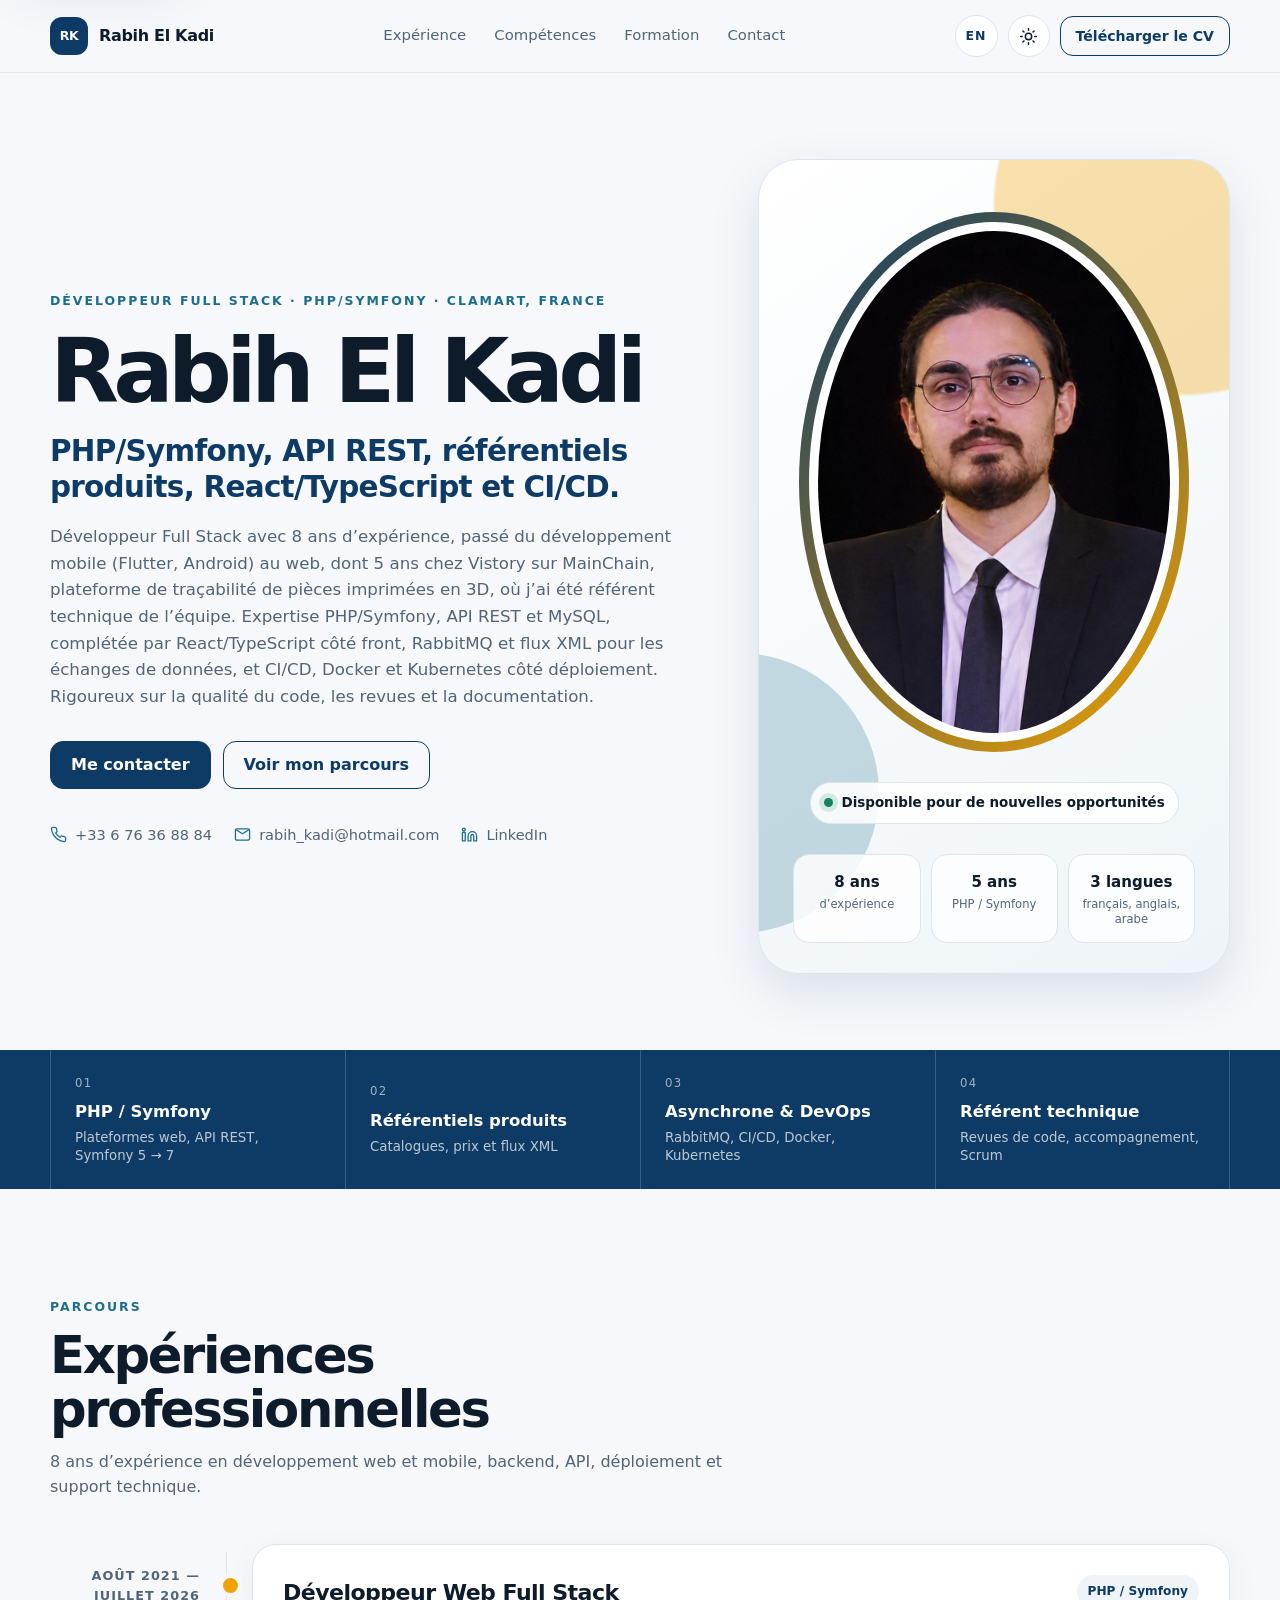
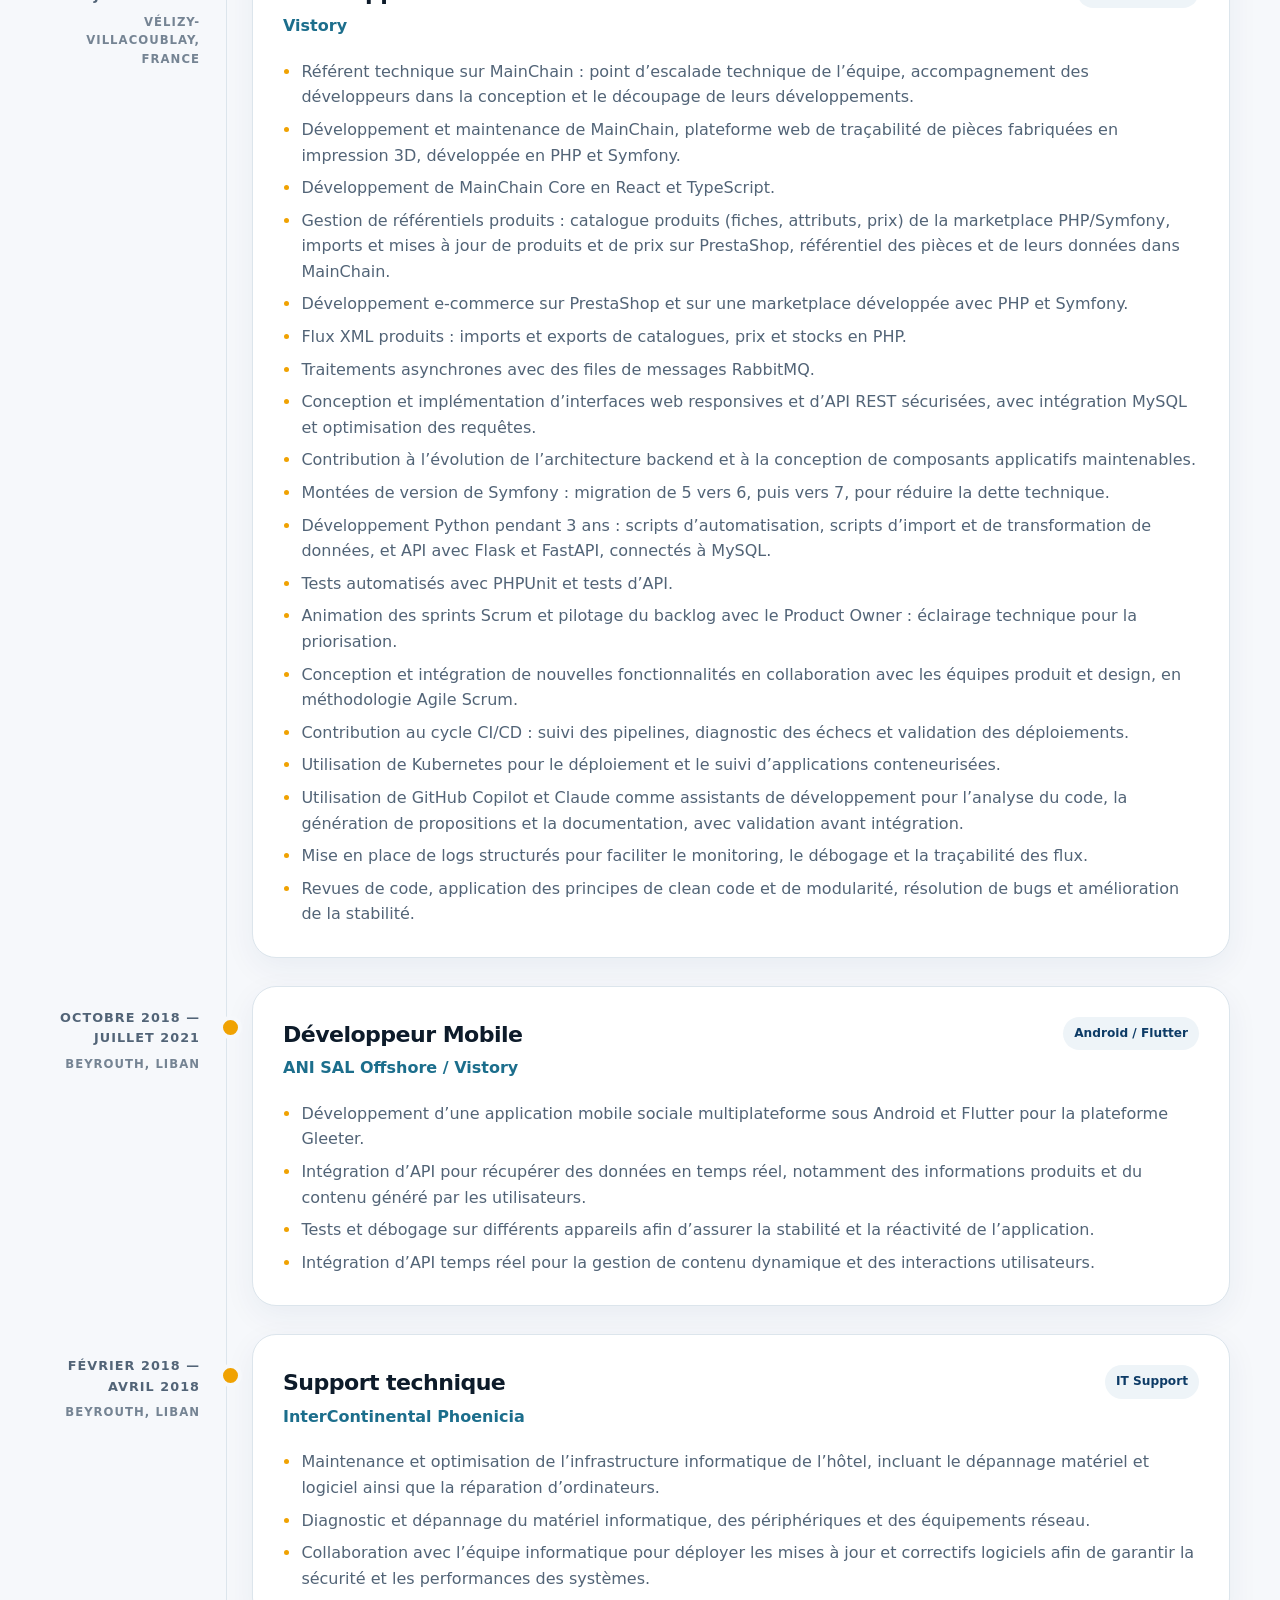
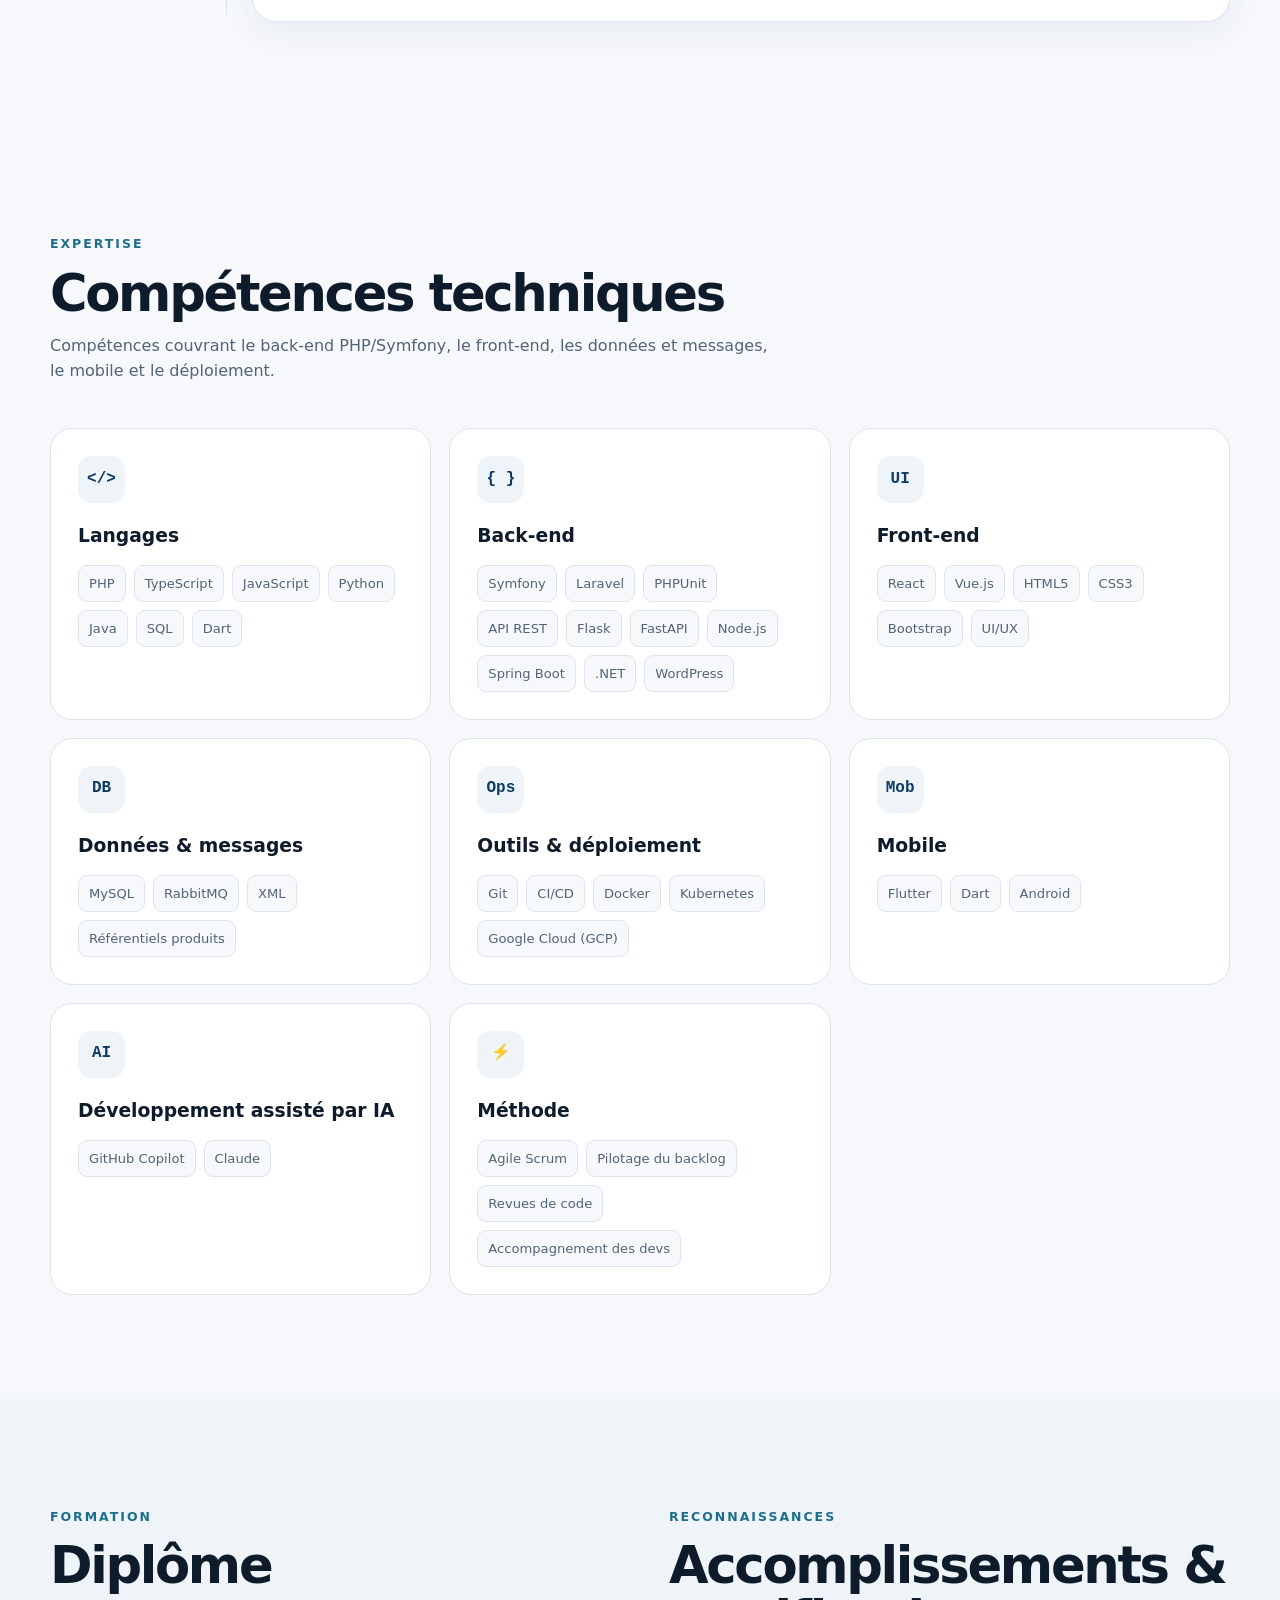
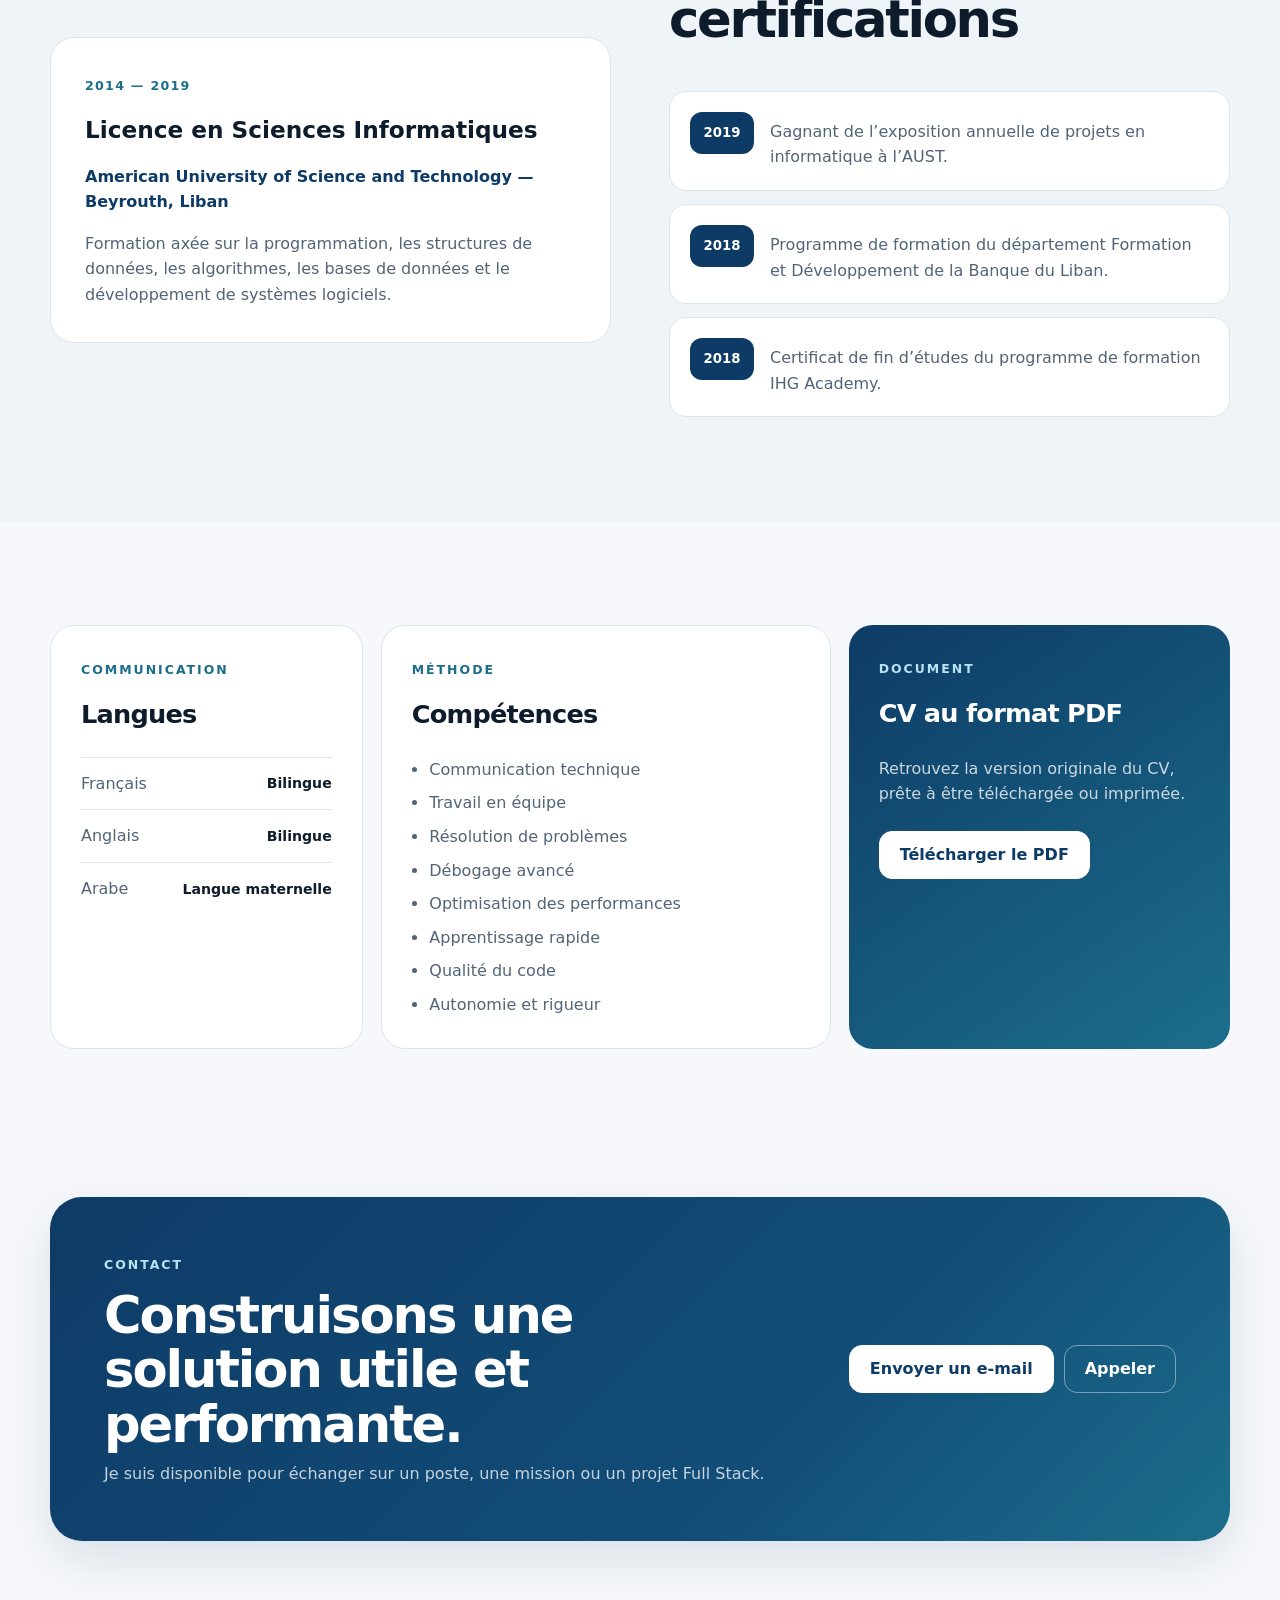
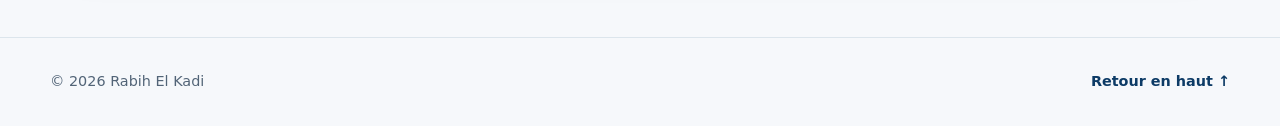
==== commit e5c23714: "Update site to the November 2026 CV Merge the 1-page Full Stack CV with the extra experience from th" ====
--- a/index.html
+++ b/index.html
@@ -4,10 +4,10 @@
 <head>
 <meta charset="utf-8"/>
 <meta content="width=device-width, initial-scale=1" name="viewport"/>
-<meta content="CV en ligne de Rabih El Kadi, développeur Full Stack avec près de 8 ans d’expérience, spécialisé en PHP/Symfony, API REST, CI/CD et Kubernetes." name="description"/>
+<meta content="CV en ligne de Rabih El Kadi, développeur Full Stack avec 8 ans d’expérience, spécialisé en PHP/Symfony, API REST, référentiels produits, RabbitMQ, CI/CD et Kubernetes." name="description"/>
 <meta content="#0d3b66" name="theme-color"/>
 <meta content="Rabih El Kadi — Développeur Full Stack" property="og:title"/>
-<meta content="Développeur Full Stack avec près de 8 ans d’expérience, dont plus de 5 ans en PHP/Symfony, avec expérience en API REST, CI/CD et Kubernetes." property="og:description"/>
+<meta content="Développeur Full Stack avec 8 ans d’expérience, dont 5 ans chez Vistory comme référent technique sur MainChain : PHP/Symfony, API REST, référentiels produits, RabbitMQ, CI/CD et Kubernetes." property="og:description"/>
 <meta content="website" property="og:type"/><meta content="fr_FR" property="og:locale"/>
 <title>Rabih El Kadi — Développeur Full Stack</title>
 <link href="data:image/svg+xml,%3Csvg xmlns='http://www.w3.org/2000/svg' viewBox='0 0 64 64'%3E%3Crect width='64' height='64' rx='16' fill='%230d3b66'/%3E%3Ctext x='50%25' y='54%25' text-anchor='middle' dominant-baseline='middle' font-family='Arial' font-size='26' font-weight='700' fill='white'%3ERK%3C/text%3E%3C/svg%3E" rel="icon"/><link href="index.html" hreflang="fr" rel="alternate"/><link href="en.html" hreflang="en" rel="alternate"/><link href="index.html" hreflang="x-default" rel="alternate"/>
@@ -51,10 +51,10 @@
 <main id="main">
 <section aria-labelledby="hero-title" class="hero section-shell">
 <div class="hero-copy reveal">
-<span class="eyebrow">Développeur Full Stack · Clamart, France</span>
+<span class="eyebrow">Développeur Full Stack · PHP/Symfony · Clamart, France</span>
 <h1 id="hero-title">Rabih El Kadi</h1>
-<p class="hero-title">Développement web et mobile, API REST, CI/CD et Kubernetes.</p>
-<p class="hero-summary">Développeur Full Stack avec près de 8 ans d’expérience, dont plus de 5 ans en PHP/Symfony. Expérience en développement d’applications web et mobiles, API REST, bases de données, CI/CD et Kubernetes. Utilisation d’assistants IA pour le développement, avec une attention particulière portée à la qualité du code, à la documentation et à la stabilité des solutions.</p>
+<p class="hero-title">PHP/Symfony, API REST, référentiels produits, React/TypeScript et CI/CD.</p>
+<p class="hero-summary">Développeur Full Stack avec 8 ans d’expérience, passé du développement mobile (Flutter, Android) au web, dont 5 ans chez Vistory sur MainChain, plateforme de traçabilité de pièces imprimées en 3D, où j’ai été référent technique de l’équipe. Expertise PHP/Symfony, API REST et MySQL, complétée par React/TypeScript côté front, RabbitMQ et flux XML pour les échanges de données, et CI/CD, Docker et Kubernetes côté déploiement. Rigoureux sur la qualité du code, les revues et la documentation.</p>
 <div class="hero-actions">
 <a class="button" href="mailto:rabih_kadi@hotmail.com">Me contacter</a>
 <a class="button button-outline" href="#experience">Voir mon parcours</a>
@@ -81,8 +81,8 @@
 </div>
 <div class="availability"><span></span> Disponible pour de nouvelles opportunités</div>
 <div class="quick-facts">
-<div><strong>Près de 8 ans</strong><span>d’expérience</span></div>
-<div><strong>5+ ans</strong><span>PHP / Symfony</span></div>
+<div><strong>8 ans</strong><span>d’expérience</span></div>
+<div><strong>5 ans</strong><span>PHP / Symfony</span></div>
 <div><strong>3 langues</strong><span>français, anglais, arabe</span></div>
 </div>
 </div>
@@ -90,17 +90,17 @@
 </section>
 <section aria-label="Domaines d'expertise" class="impact-strip">
 <div class="section-shell impact-grid">
-<div><span>01</span><strong>Web &amp; mobile</strong><small>Applications web et mobiles maintenables</small></div>
-<div><span>02</span><strong>API &amp; backend</strong><small>Services REST sécurisés et bases de données</small></div>
-<div><span>03</span><strong>CI/CD &amp; Kubernetes</strong><small>Déploiement, pipelines et conteneurs</small></div>
-<div><span>04</span><strong>Qualité</strong><small>Clean code, revues et documentation</small></div>
+<div><span>01</span><strong>PHP / Symfony</strong><small>Plateformes web, API REST, Symfony 5 → 7</small></div>
+<div><span>02</span><strong>Référentiels produits</strong><small>Catalogues, prix et flux XML</small></div>
+<div><span>03</span><strong>Asynchrone &amp; DevOps</strong><small>RabbitMQ, CI/CD, Docker, Kubernetes</small></div>
+<div><span>04</span><strong>Référent technique</strong><small>Revues de code, accompagnement, Scrum</small></div>
 </div>
 </section>
 <section aria-labelledby="experience-title" class="content-section section-shell" id="experience">
 <div class="section-heading reveal">
 <span class="eyebrow">Parcours</span>
 <h2 id="experience-title">Expériences professionnelles</h2>
-<p>Près de 8 ans d’expérience en développement web et mobile, backend, API, déploiement et support technique.</p>
+<p>8 ans d’expérience en développement web et mobile, backend, API, déploiement et support technique.</p>
 </div>
 <div class="timeline">
 <article class="timeline-item reveal">
@@ -113,7 +113,7 @@
 <div><h3>Développeur Web Full Stack</h3><p>Vistory</p></div>
 <span class="role-tag">PHP / Symfony</span>
 </div>
-<ul><li>Développement et maintenance de MainChain, plateforme web de traçabilité de pièces fabriquées en impression 3D, développée en PHP et Symfony.</li><li>Conception et implémentation d’interfaces web responsives et d’API REST sécurisées, avec intégration MySQL et optimisation des requêtes.</li><li>Contribution à l’évolution de l’architecture backend et à la conception de composants applicatifs maintenables.</li><li>Conception et intégration de nouvelles fonctionnalités en collaboration avec les équipes produit et design.</li><li>Contribution au cycle CI/CD : suivi des pipelines, diagnostic des échecs et validation des déploiements.</li><li>Utilisation de Kubernetes pour le déploiement et le suivi d’applications conteneurisées.</li><li>Utilisation de GitHub Copilot et Claude comme assistants de développement pour l’analyse du code, la génération de propositions et la documentation, avec validation avant intégration.</li><li>Mise en place de logs structurés pour faciliter le monitoring, le débogage et la traçabilité des flux.</li><li>Revues de code, application des principes de clean code et de modularité, résolution de bugs et amélioration de la stabilité.</li><li>Rédaction de documentation technique et développement de tableaux de bord interactifs avec Chart.js et DataTables.</li></ul>
+<ul><li>Référent technique sur MainChain : point d’escalade technique de l’équipe, accompagnement des développeurs dans la conception et le découpage de leurs développements.</li><li>Développement et maintenance de MainChain, plateforme web de traçabilité de pièces fabriquées en impression 3D, développée en PHP et Symfony.</li><li>Développement de MainChain Core en React et TypeScript.</li><li>Gestion de référentiels produits : catalogue produits (fiches, attributs, prix) de la marketplace PHP/Symfony, imports et mises à jour de produits et de prix sur PrestaShop, référentiel des pièces et de leurs données dans MainChain.</li><li>Développement e-commerce sur PrestaShop et sur une marketplace développée avec PHP et Symfony.</li><li>Flux XML produits : imports et exports de catalogues, prix et stocks en PHP.</li><li>Traitements asynchrones avec des files de messages RabbitMQ.</li><li>Conception et implémentation d’interfaces web responsives et d’API REST sécurisées, avec intégration MySQL et optimisation des requêtes.</li><li>Contribution à l’évolution de l’architecture backend et à la conception de composants applicatifs maintenables.</li><li>Montées de version de Symfony : migration de 5 vers 6, puis vers 7, pour réduire la dette technique.</li><li>Développement Python pendant 3 ans : scripts d’automatisation, scripts d’import et de transformation de données, et API avec Flask et FastAPI, connectés à MySQL.</li><li>Tests automatisés avec PHPUnit et tests d’API.</li><li>Animation des sprints Scrum et pilotage du backlog avec le Product Owner : éclairage technique pour la priorisation.</li><li>Conception et intégration de nouvelles fonctionnalités en collaboration avec les équipes produit et design, en méthodologie Agile Scrum.</li><li>Contribution au cycle CI/CD : suivi des pipelines, diagnostic des échecs et validation des déploiements.</li><li>Utilisation de Kubernetes pour le déploiement et le suivi d’applications conteneurisées.</li><li>Utilisation de GitHub Copilot et Claude comme assistants de développement pour l’analyse du code, la génération de propositions et la documentation, avec validation avant intégration.</li><li>Mise en place de logs structurés pour faciliter le monitoring, le débogage et la traçabilité des flux.</li><li>Revues de code, application des principes de clean code et de modularité, résolution de bugs et amélioration de la stabilité.</li></ul>
 </div>
 </article>
 <article class="timeline-item reveal">
@@ -148,9 +148,9 @@
 <div class="section-heading reveal">
 <span class="eyebrow">Expertise</span>
 <h2 id="skills-title">Compétences techniques</h2>
-<p>Compétences Full Stack couvrant le développement, les API, le mobile, l’intégration continue et le déploiement.</p>
-</div>
-<div class="skills-grid"><article class="skill-card reveal"><div class="skill-icon">&lt;/&gt;</div><h3>Langages</h3><div class="tag-list"><span>PHP</span><span>Java</span><span>JavaScript</span><span>SQL</span><span>Python</span><span>Dart</span></div></article><article class="skill-card reveal"><div class="skill-icon">{ }</div><h3>Frameworks</h3><div class="tag-list"><span>Symfony</span><span>Node.js</span><span>Next.js</span><span>Angular</span><span>React</span><span>.NET</span></div></article><article class="skill-card reveal"><div class="skill-icon">UI</div><h3>Frontend</h3><div class="tag-list"><span>HTML5</span><span>CSS3</span><span>UI/UX</span><span>Design Patterns</span></div></article><article class="skill-card reveal"><div class="skill-icon">Ops</div><h3>DevOps</h3><div class="tag-list"><span>CI/CD</span><span>Kubernetes</span><span>Docker</span><span>Git</span></div></article><article class="skill-card reveal"><div class="skill-icon">Mob</div><h3>Mobile</h3><div class="tag-list"><span>Android</span><span>Flutter</span></div></article><article class="skill-card reveal"><div class="skill-icon">DB</div><h3>Data &amp; API</h3><div class="tag-list"><span>MySQL</span><span>REST APIs</span><span>Chart.js</span><span>DataTables</span></div></article><article class="skill-card reveal"><div class="skill-icon">AI</div><h3>Développement assisté par IA</h3><div class="tag-list"><span>GitHub Copilot</span><span>Claude</span></div></article><article class="skill-card reveal"><div class="skill-icon">⚡</div><h3>Compétences</h3><div class="tag-list"><span>Débogage avancé</span><span>Optimisation des performances</span><span>Qualité du code</span><span>Travail en équipe</span><span>Autonomie</span></div></article></div>
+<p>Compétences couvrant le back-end PHP/Symfony, le front-end, les données et messages, le mobile et le déploiement.</p>
+</div>
+<div class="skills-grid"><article class="skill-card reveal"><div class="skill-icon">&lt;/&gt;</div><h3>Langages</h3><div class="tag-list"><span>PHP</span><span>TypeScript</span><span>JavaScript</span><span>Python</span><span>Java</span><span>SQL</span><span>Dart</span></div></article><article class="skill-card reveal"><div class="skill-icon">{ }</div><h3>Back-end</h3><div class="tag-list"><span>Symfony</span><span>Laravel</span><span>PHPUnit</span><span>API REST</span><span>Flask</span><span>FastAPI</span><span>Node.js</span><span>Spring Boot</span><span>.NET</span><span>WordPress</span></div></article><article class="skill-card reveal"><div class="skill-icon">UI</div><h3>Front-end</h3><div class="tag-list"><span>React</span><span>Vue.js</span><span>HTML5</span><span>CSS3</span><span>Bootstrap</span><span>UI/UX</span></div></article><article class="skill-card reveal"><div class="skill-icon">DB</div><h3>Données &amp; messages</h3><div class="tag-list"><span>MySQL</span><span>RabbitMQ</span><span>XML</span><span>Référentiels produits</span></div></article><article class="skill-card reveal"><div class="skill-icon">Ops</div><h3>Outils &amp; déploiement</h3><div class="tag-list"><span>Git</span><span>CI/CD</span><span>Docker</span><span>Kubernetes</span><span>Google Cloud (GCP)</span></div></article><article class="skill-card reveal"><div class="skill-icon">Mob</div><h3>Mobile</h3><div class="tag-list"><span>Flutter</span><span>Dart</span><span>Android</span></div></article><article class="skill-card reveal"><div class="skill-icon">AI</div><h3>Développement assisté par IA</h3><div class="tag-list"><span>GitHub Copilot</span><span>Claude</span></div></article><article class="skill-card reveal"><div class="skill-icon">⚡</div><h3>Méthode</h3><div class="tag-list"><span>Agile Scrum</span><span>Pilotage du backlog</span><span>Revues de code</span><span>Accompagnement des devs</span></div></article></div>
 </section>
 <section aria-labelledby="education-title" class="content-section alternate" id="formation">
 <div class="section-shell two-column">
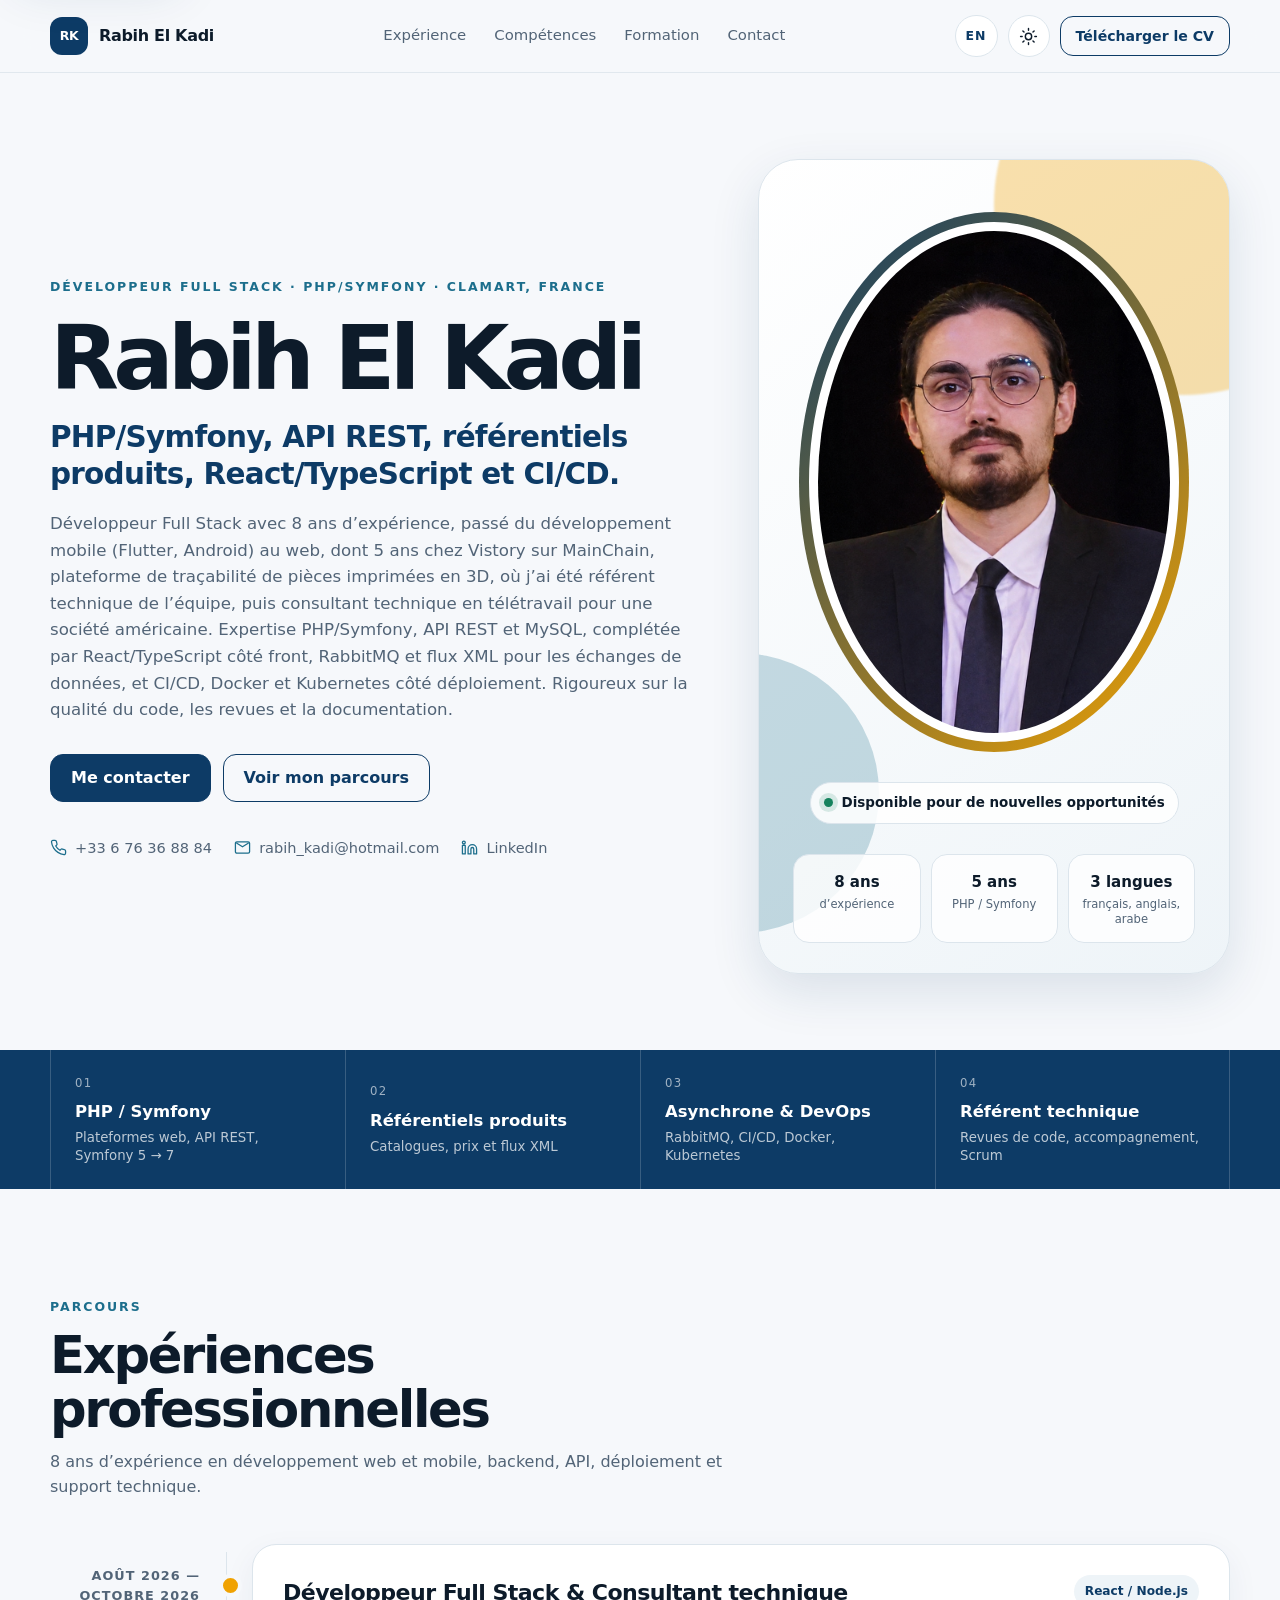
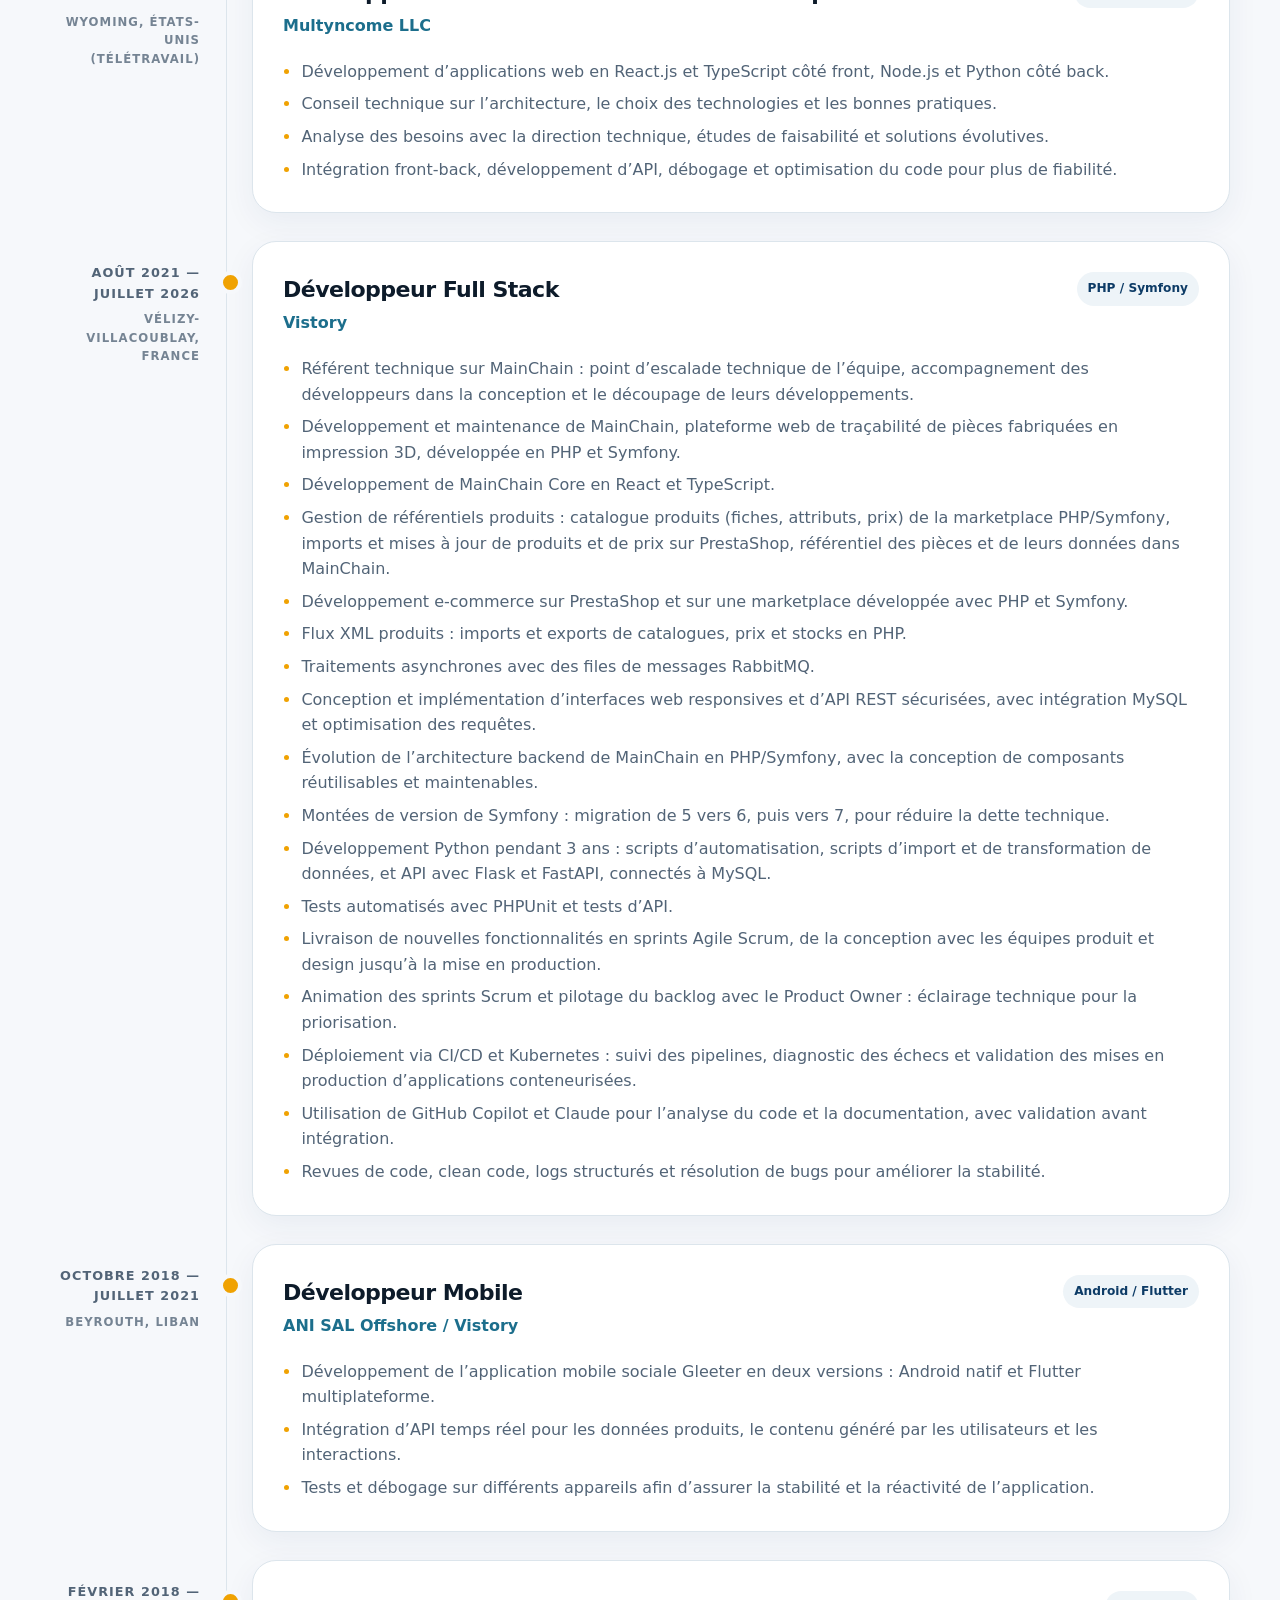
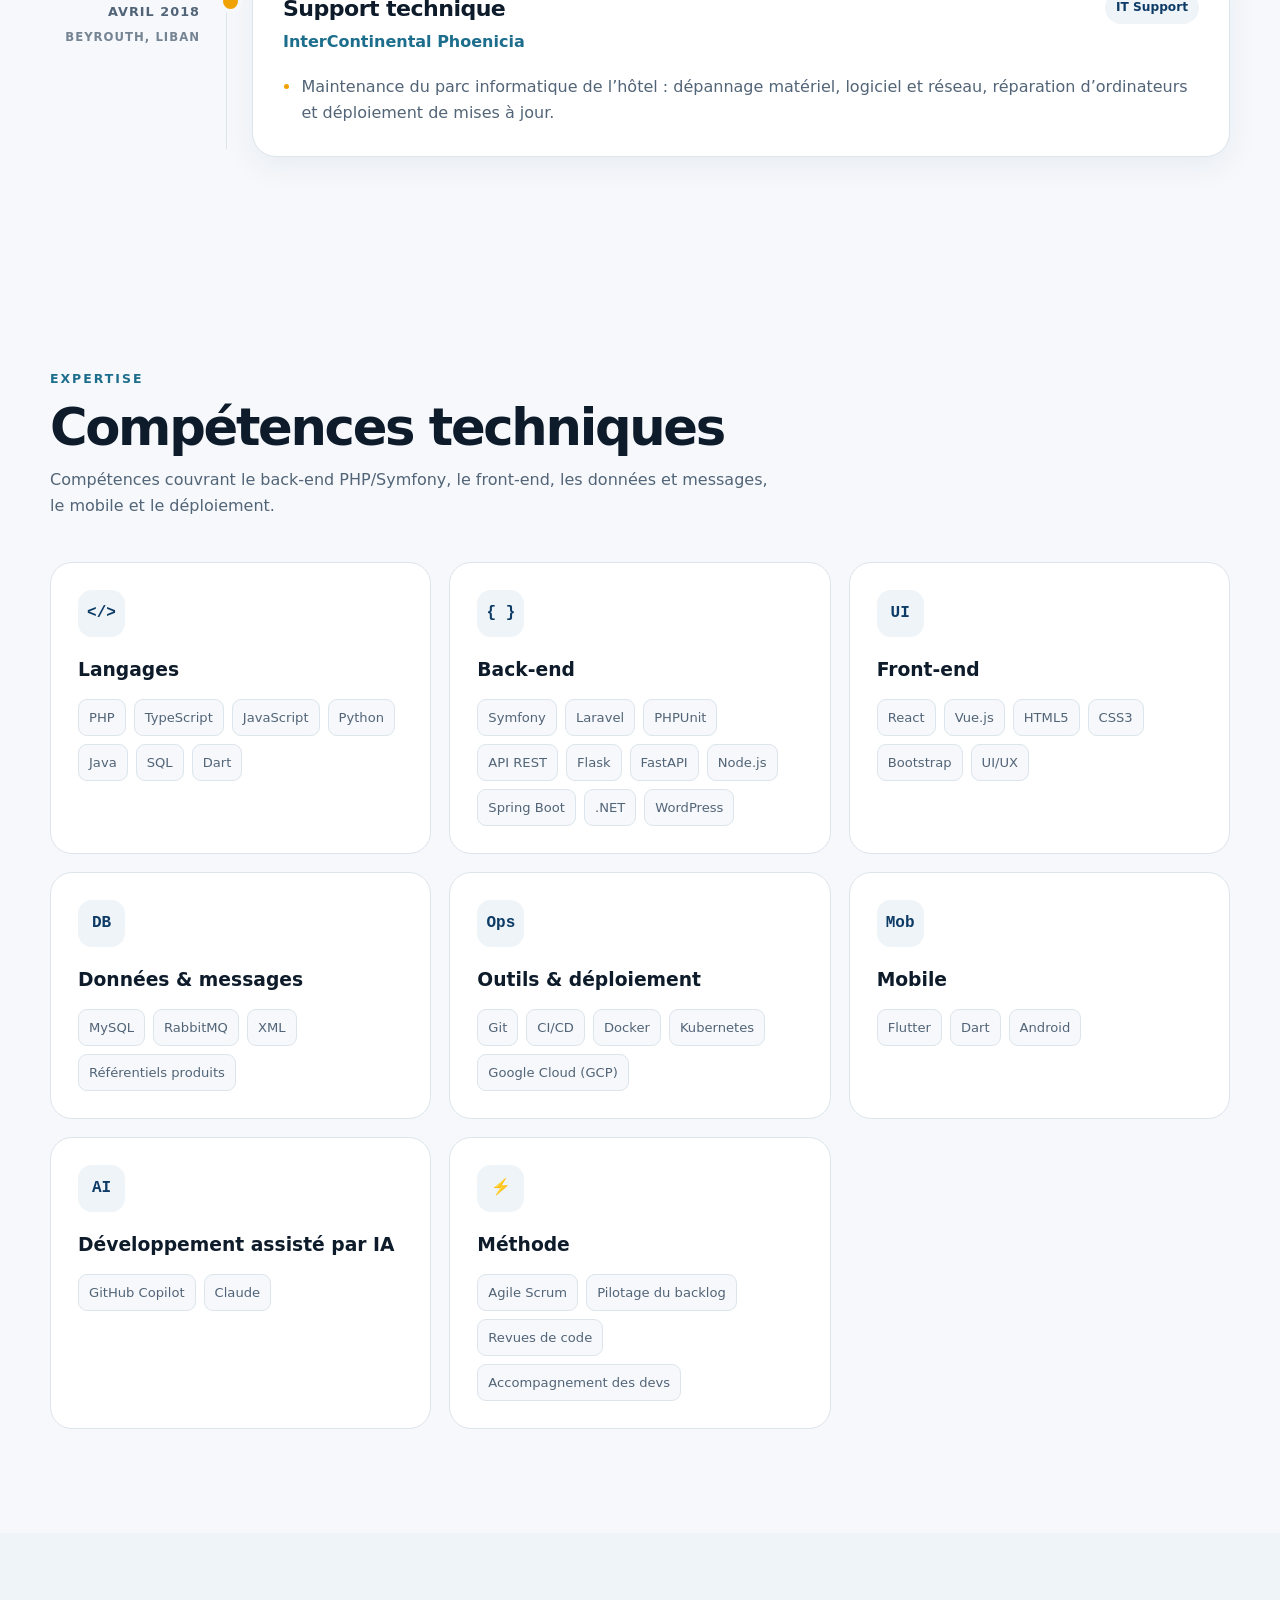
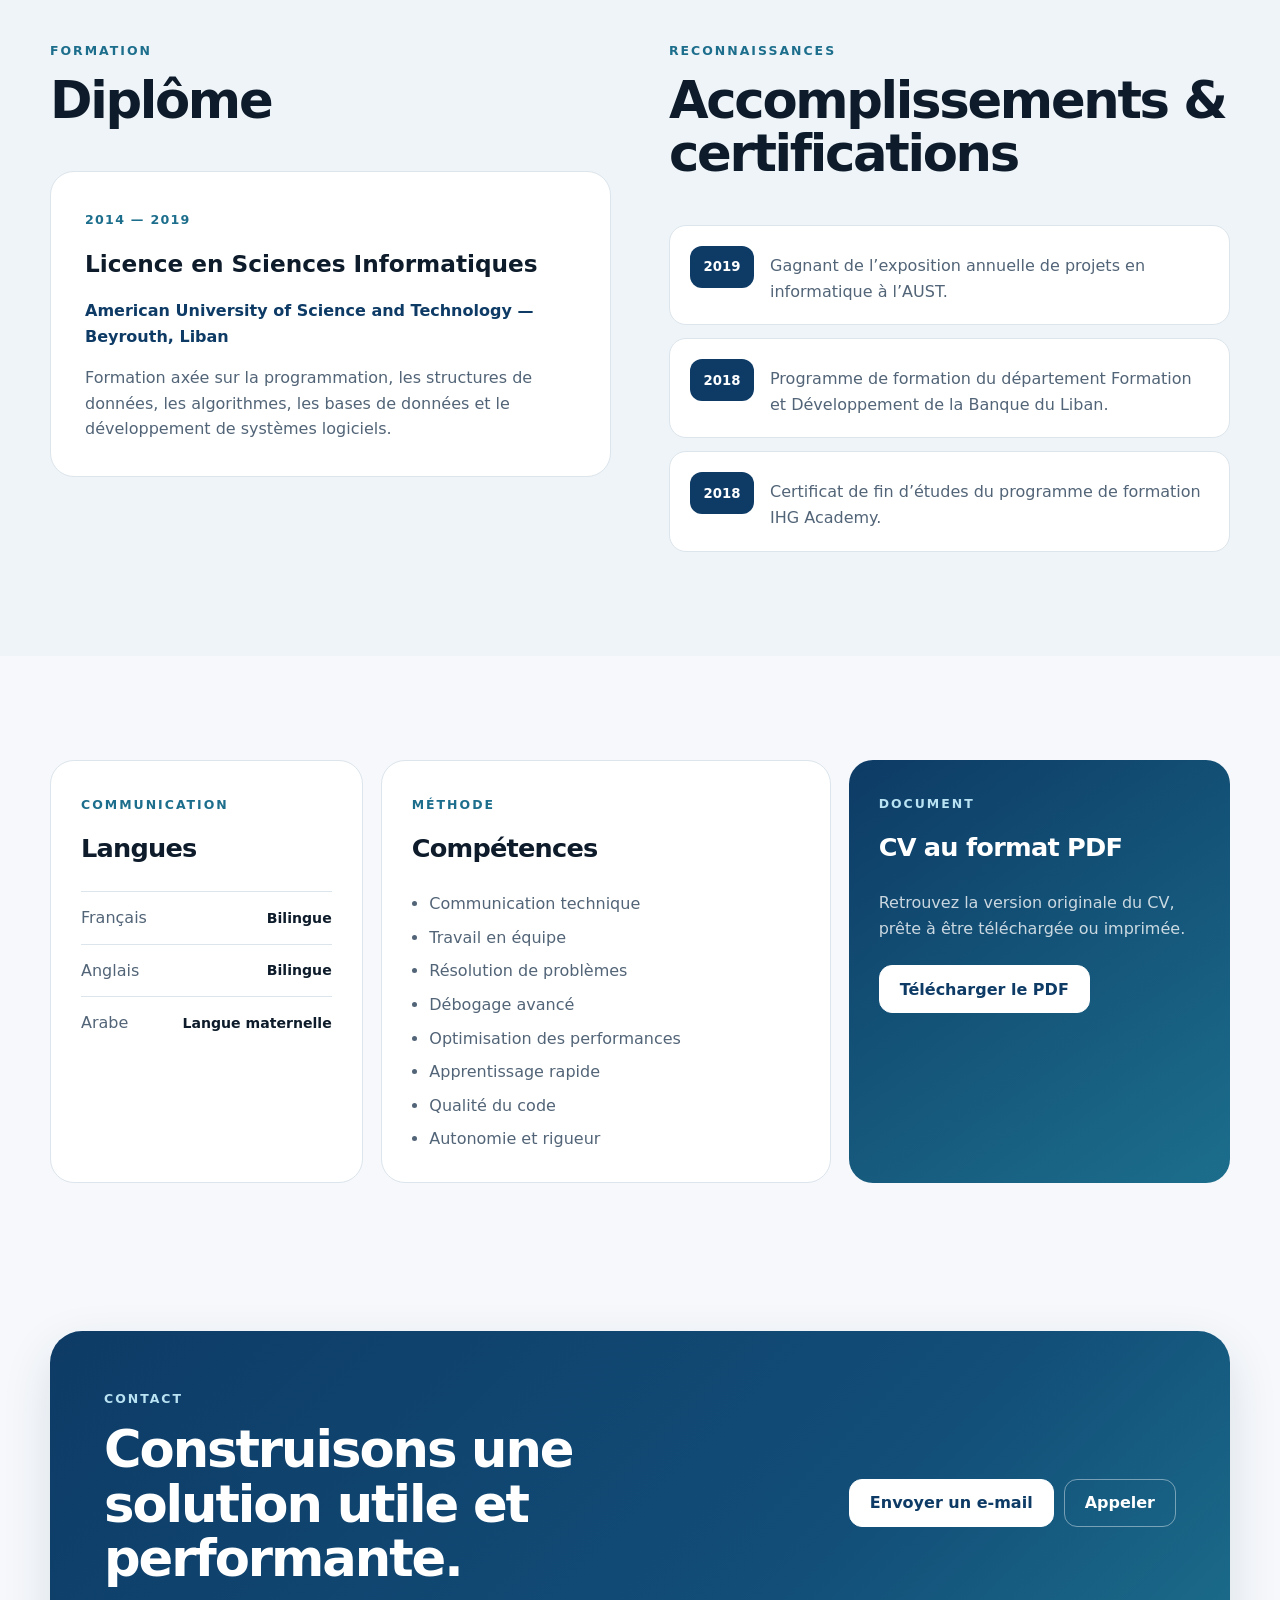
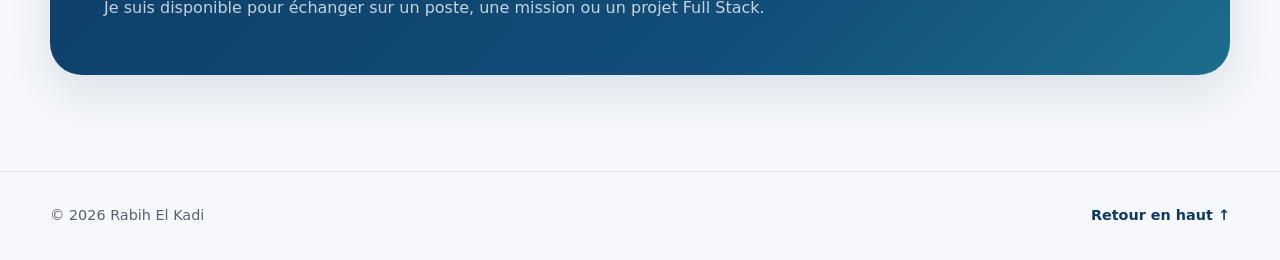
==== commit 4220d970: "Add Multyncome LLC role and refresh CV text Add the Aug–Oct 2026 remote Full Stack Developer & Techn" ====
--- a/index.html
+++ b/index.html
@@ -54,7 +54,7 @@
 <span class="eyebrow">Développeur Full Stack · PHP/Symfony · Clamart, France</span>
 <h1 id="hero-title">Rabih El Kadi</h1>
 <p class="hero-title">PHP/Symfony, API REST, référentiels produits, React/TypeScript et CI/CD.</p>
-<p class="hero-summary">Développeur Full Stack avec 8 ans d’expérience, passé du développement mobile (Flutter, Android) au web, dont 5 ans chez Vistory sur MainChain, plateforme de traçabilité de pièces imprimées en 3D, où j’ai été référent technique de l’équipe. Expertise PHP/Symfony, API REST et MySQL, complétée par React/TypeScript côté front, RabbitMQ et flux XML pour les échanges de données, et CI/CD, Docker et Kubernetes côté déploiement. Rigoureux sur la qualité du code, les revues et la documentation.</p>
+<p class="hero-summary">Développeur Full Stack avec 8 ans d’expérience, passé du développement mobile (Flutter, Android) au web, dont 5 ans chez Vistory sur MainChain, plateforme de traçabilité de pièces imprimées en 3D, où j’ai été référent technique de l’équipe, puis consultant technique en télétravail pour une société américaine. Expertise PHP/Symfony, API REST et MySQL, complétée par React/TypeScript côté front, RabbitMQ et flux XML pour les échanges de données, et CI/CD, Docker et Kubernetes côté déploiement. Rigoureux sur la qualité du code, les revues et la documentation.</p>
 <div class="hero-actions">
 <a class="button" href="mailto:rabih_kadi@hotmail.com">Me contacter</a>
 <a class="button button-outline" href="#experience">Voir mon parcours</a>
@@ -105,15 +105,28 @@
 <div class="timeline">
 <article class="timeline-item reveal">
 <div class="timeline-meta">
+<span>Août 2026 — Octobre 2026</span>
+<span>Wyoming, États-Unis (télétravail)</span>
+</div>
+<div class="timeline-card">
+<div class="role-heading">
+<div><h3>Développeur Full Stack &amp; Consultant technique</h3><p>Multyncome LLC</p></div>
+<span class="role-tag">React / Node.js</span>
+</div>
+<ul><li>Développement d’applications web en React.js et TypeScript côté front, Node.js et Python côté back.</li><li>Conseil technique sur l’architecture, le choix des technologies et les bonnes pratiques.</li><li>Analyse des besoins avec la direction technique, études de faisabilité et solutions évolutives.</li><li>Intégration front-back, développement d’API, débogage et optimisation du code pour plus de fiabilité.</li></ul>
+</div>
+</article>
+<article class="timeline-item reveal">
+<div class="timeline-meta">
 <span>Août 2021 — Juillet 2026</span>
 <span>Vélizy-Villacoublay, France</span>
 </div>
 <div class="timeline-card">
 <div class="role-heading">
-<div><h3>Développeur Web Full Stack</h3><p>Vistory</p></div>
+<div><h3>Développeur Full Stack</h3><p>Vistory</p></div>
 <span class="role-tag">PHP / Symfony</span>
 </div>
-<ul><li>Référent technique sur MainChain : point d’escalade technique de l’équipe, accompagnement des développeurs dans la conception et le découpage de leurs développements.</li><li>Développement et maintenance de MainChain, plateforme web de traçabilité de pièces fabriquées en impression 3D, développée en PHP et Symfony.</li><li>Développement de MainChain Core en React et TypeScript.</li><li>Gestion de référentiels produits : catalogue produits (fiches, attributs, prix) de la marketplace PHP/Symfony, imports et mises à jour de produits et de prix sur PrestaShop, référentiel des pièces et de leurs données dans MainChain.</li><li>Développement e-commerce sur PrestaShop et sur une marketplace développée avec PHP et Symfony.</li><li>Flux XML produits : imports et exports de catalogues, prix et stocks en PHP.</li><li>Traitements asynchrones avec des files de messages RabbitMQ.</li><li>Conception et implémentation d’interfaces web responsives et d’API REST sécurisées, avec intégration MySQL et optimisation des requêtes.</li><li>Contribution à l’évolution de l’architecture backend et à la conception de composants applicatifs maintenables.</li><li>Montées de version de Symfony : migration de 5 vers 6, puis vers 7, pour réduire la dette technique.</li><li>Développement Python pendant 3 ans : scripts d’automatisation, scripts d’import et de transformation de données, et API avec Flask et FastAPI, connectés à MySQL.</li><li>Tests automatisés avec PHPUnit et tests d’API.</li><li>Animation des sprints Scrum et pilotage du backlog avec le Product Owner : éclairage technique pour la priorisation.</li><li>Conception et intégration de nouvelles fonctionnalités en collaboration avec les équipes produit et design, en méthodologie Agile Scrum.</li><li>Contribution au cycle CI/CD : suivi des pipelines, diagnostic des échecs et validation des déploiements.</li><li>Utilisation de Kubernetes pour le déploiement et le suivi d’applications conteneurisées.</li><li>Utilisation de GitHub Copilot et Claude comme assistants de développement pour l’analyse du code, la génération de propositions et la documentation, avec validation avant intégration.</li><li>Mise en place de logs structurés pour faciliter le monitoring, le débogage et la traçabilité des flux.</li><li>Revues de code, application des principes de clean code et de modularité, résolution de bugs et amélioration de la stabilité.</li></ul>
+<ul><li>Référent technique sur MainChain : point d’escalade technique de l’équipe, accompagnement des développeurs dans la conception et le découpage de leurs développements.</li><li>Développement et maintenance de MainChain, plateforme web de traçabilité de pièces fabriquées en impression 3D, développée en PHP et Symfony.</li><li>Développement de MainChain Core en React et TypeScript.</li><li>Gestion de référentiels produits : catalogue produits (fiches, attributs, prix) de la marketplace PHP/Symfony, imports et mises à jour de produits et de prix sur PrestaShop, référentiel des pièces et de leurs données dans MainChain.</li><li>Développement e-commerce sur PrestaShop et sur une marketplace développée avec PHP et Symfony.</li><li>Flux XML produits : imports et exports de catalogues, prix et stocks en PHP.</li><li>Traitements asynchrones avec des files de messages RabbitMQ.</li><li>Conception et implémentation d’interfaces web responsives et d’API REST sécurisées, avec intégration MySQL et optimisation des requêtes.</li><li>Évolution de l’architecture backend de MainChain en PHP/Symfony, avec la conception de composants réutilisables et maintenables.</li><li>Montées de version de Symfony : migration de 5 vers 6, puis vers 7, pour réduire la dette technique.</li><li>Développement Python pendant 3 ans : scripts d’automatisation, scripts d’import et de transformation de données, et API avec Flask et FastAPI, connectés à MySQL.</li><li>Tests automatisés avec PHPUnit et tests d’API.</li><li>Livraison de nouvelles fonctionnalités en sprints Agile Scrum, de la conception avec les équipes produit et design jusqu’à la mise en production.</li><li>Animation des sprints Scrum et pilotage du backlog avec le Product Owner : éclairage technique pour la priorisation.</li><li>Déploiement via CI/CD et Kubernetes : suivi des pipelines, diagnostic des échecs et validation des mises en production d’applications conteneurisées.</li><li>Utilisation de GitHub Copilot et Claude pour l’analyse du code et la documentation, avec validation avant intégration.</li><li>Revues de code, clean code, logs structurés et résolution de bugs pour améliorer la stabilité.</li></ul>
 </div>
 </article>
 <article class="timeline-item reveal">
@@ -126,7 +139,7 @@
 <div><h3>Développeur Mobile</h3><p>ANI SAL Offshore / Vistory</p></div>
 <span class="role-tag">Android / Flutter</span>
 </div>
-<ul><li>Développement d’une application mobile sociale multiplateforme sous Android et Flutter pour la plateforme Gleeter.</li><li>Intégration d’API pour récupérer des données en temps réel, notamment des informations produits et du contenu généré par les utilisateurs.</li><li>Tests et débogage sur différents appareils afin d’assurer la stabilité et la réactivité de l’application.</li><li>Intégration d’API temps réel pour la gestion de contenu dynamique et des interactions utilisateurs.</li></ul>
+<ul><li>Développement de l’application mobile sociale Gleeter en deux versions : Android natif et Flutter multiplateforme.</li><li>Intégration d’API temps réel pour les données produits, le contenu généré par les utilisateurs et les interactions.</li><li>Tests et débogage sur différents appareils afin d’assurer la stabilité et la réactivité de l’application.</li></ul>
 </div>
 </article>
 <article class="timeline-item reveal">
@@ -139,7 +152,7 @@
 <div><h3>Support technique</h3><p>InterContinental Phoenicia</p></div>
 <span class="role-tag">IT Support</span>
 </div>
-<ul><li>Maintenance et optimisation de l’infrastructure informatique de l’hôtel, incluant le dépannage matériel et logiciel ainsi que la réparation d’ordinateurs.</li><li>Diagnostic et dépannage du matériel informatique, des périphériques et des équipements réseau.</li><li>Collaboration avec l’équipe informatique pour déployer les mises à jour et correctifs logiciels afin de garantir la sécurité et les performances des systèmes.</li></ul>
+<ul><li>Maintenance du parc informatique de l’hôtel : dépannage matériel, logiciel et réseau, réparation d’ordinateurs et déploiement de mises à jour.</li></ul>
 </div>
 </article>
 </div>
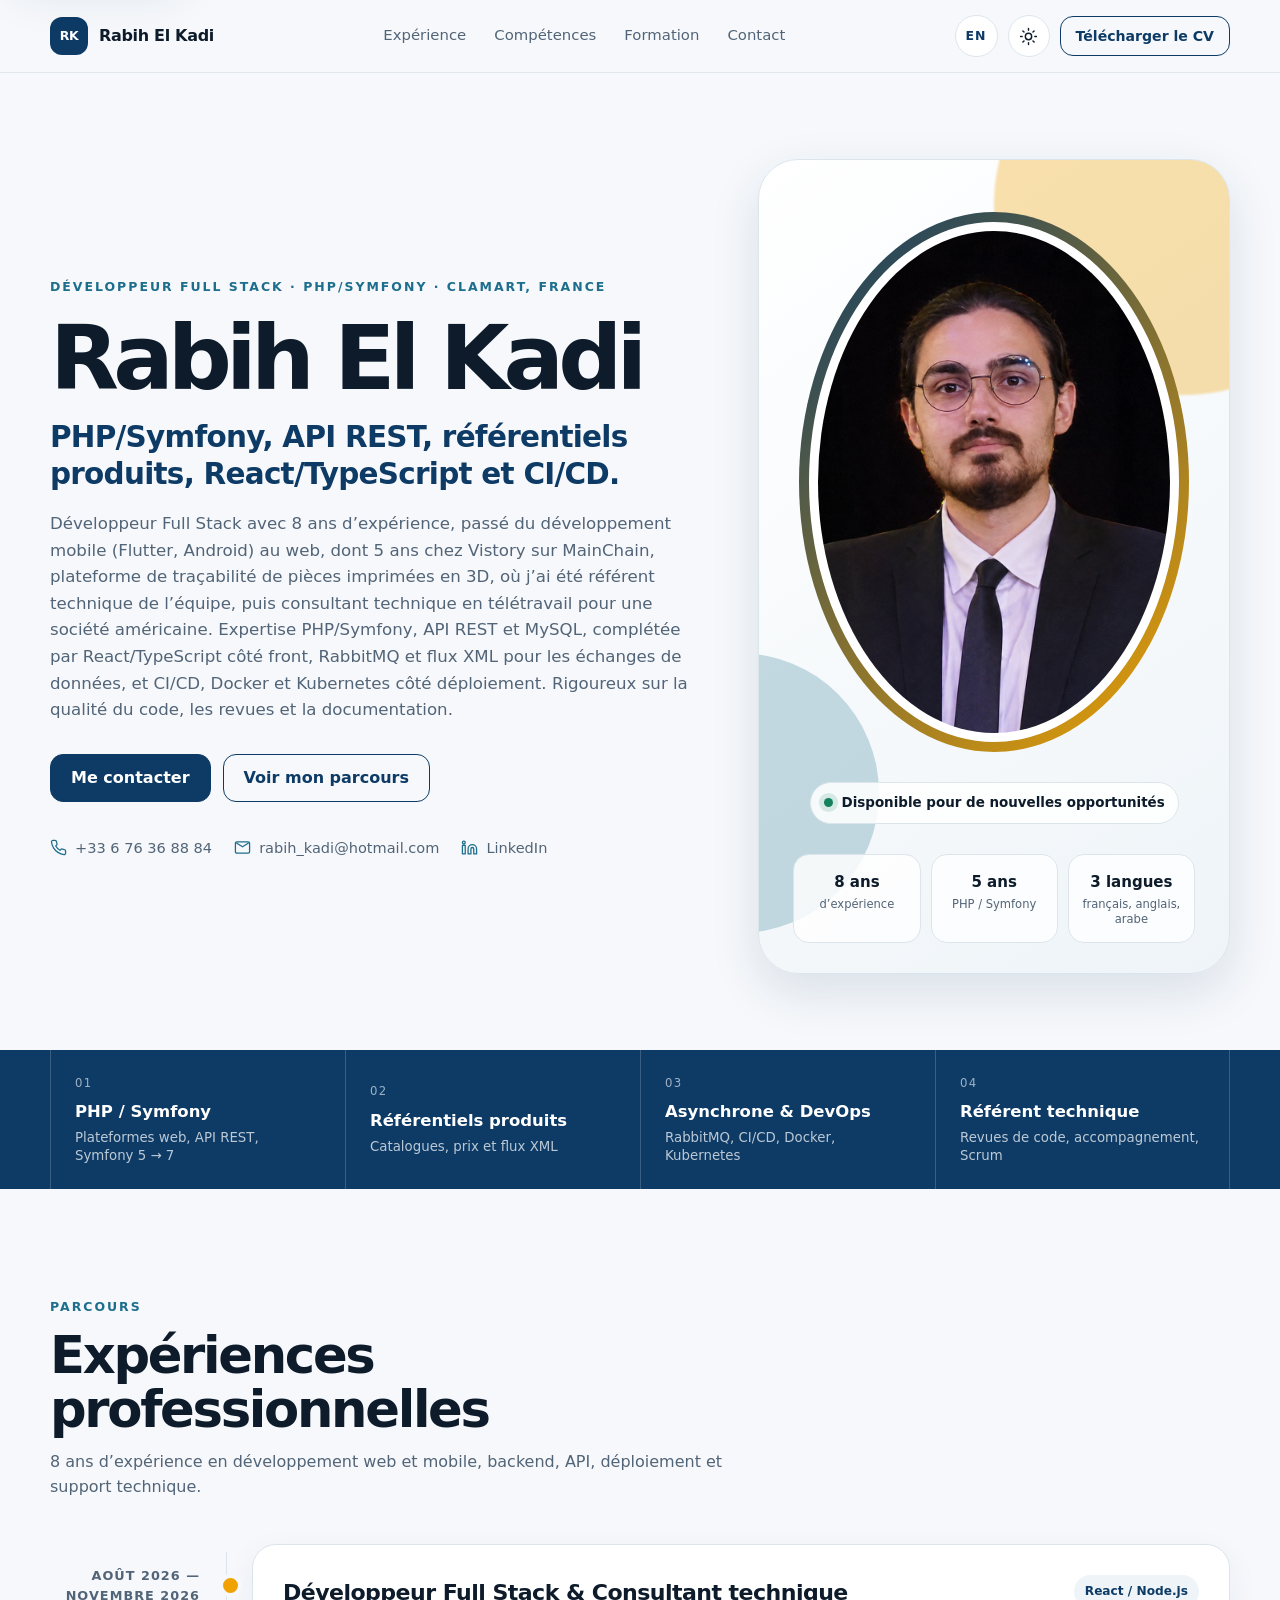
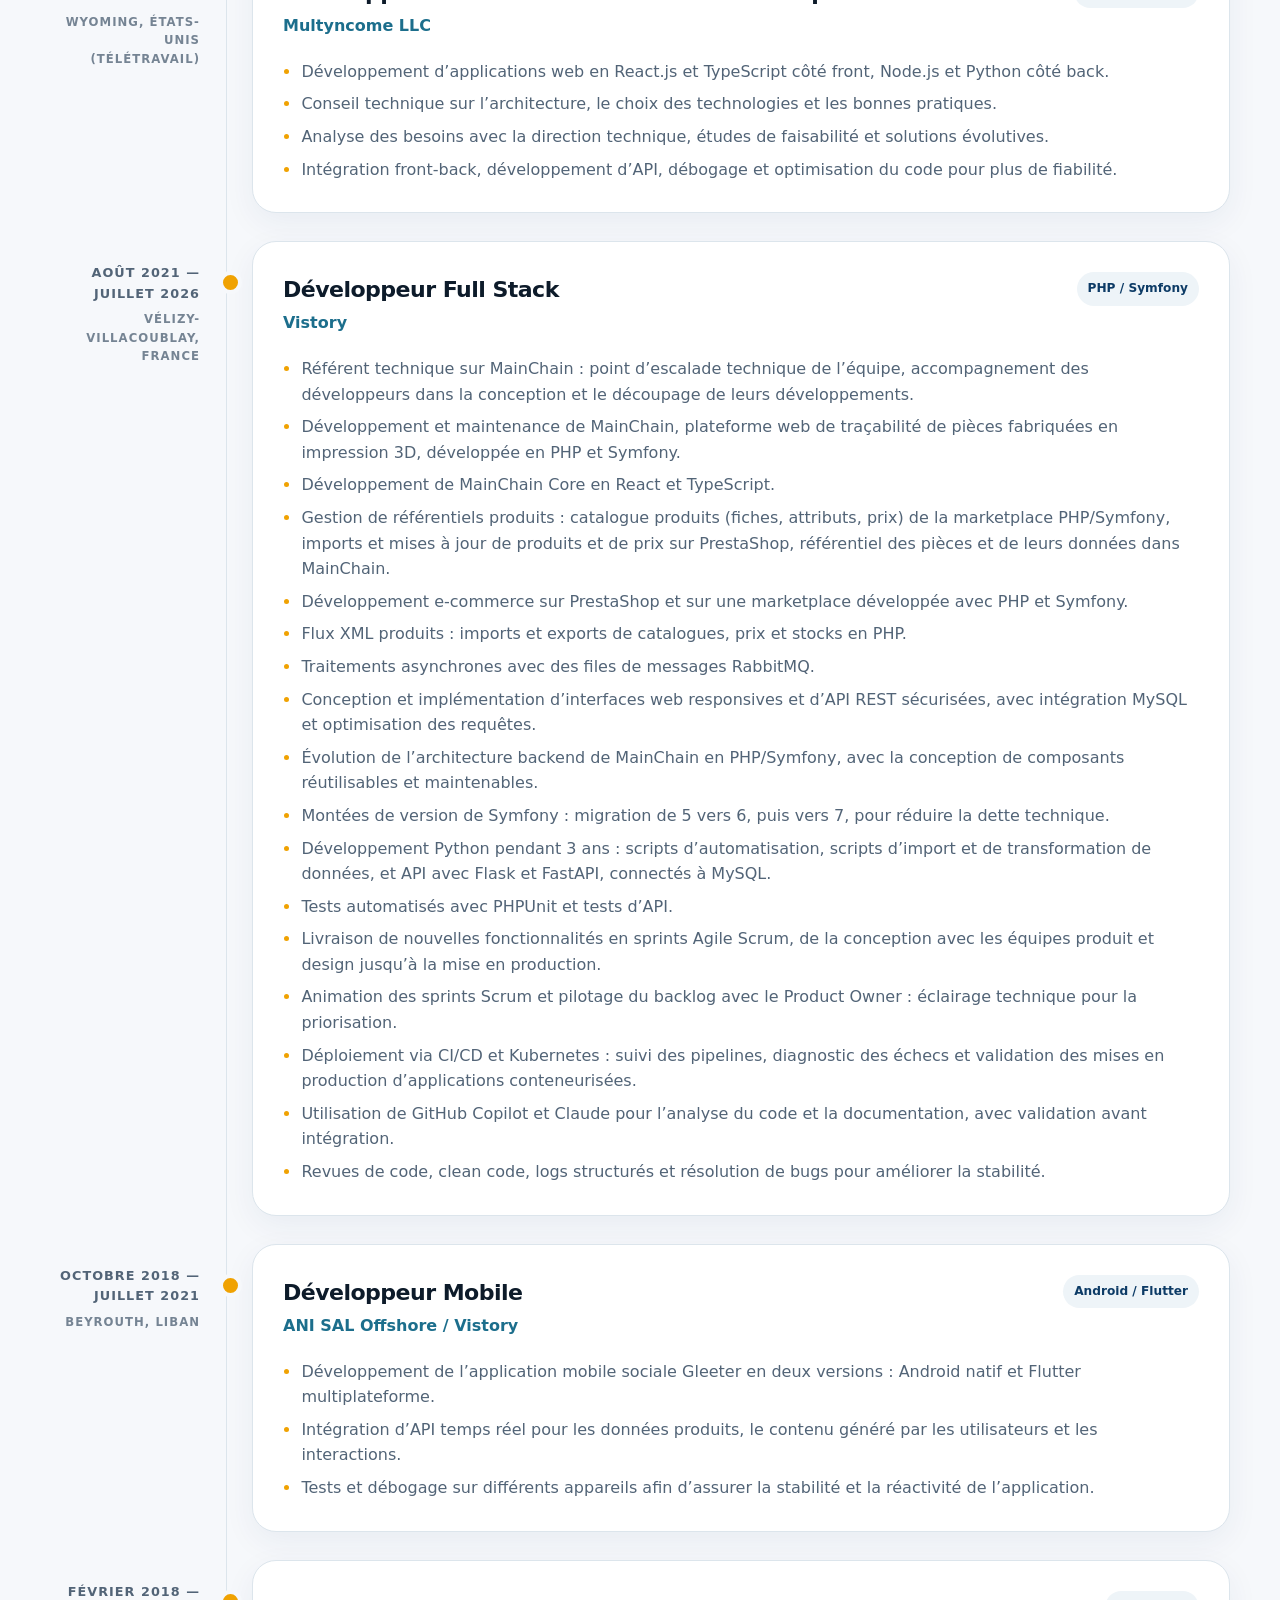
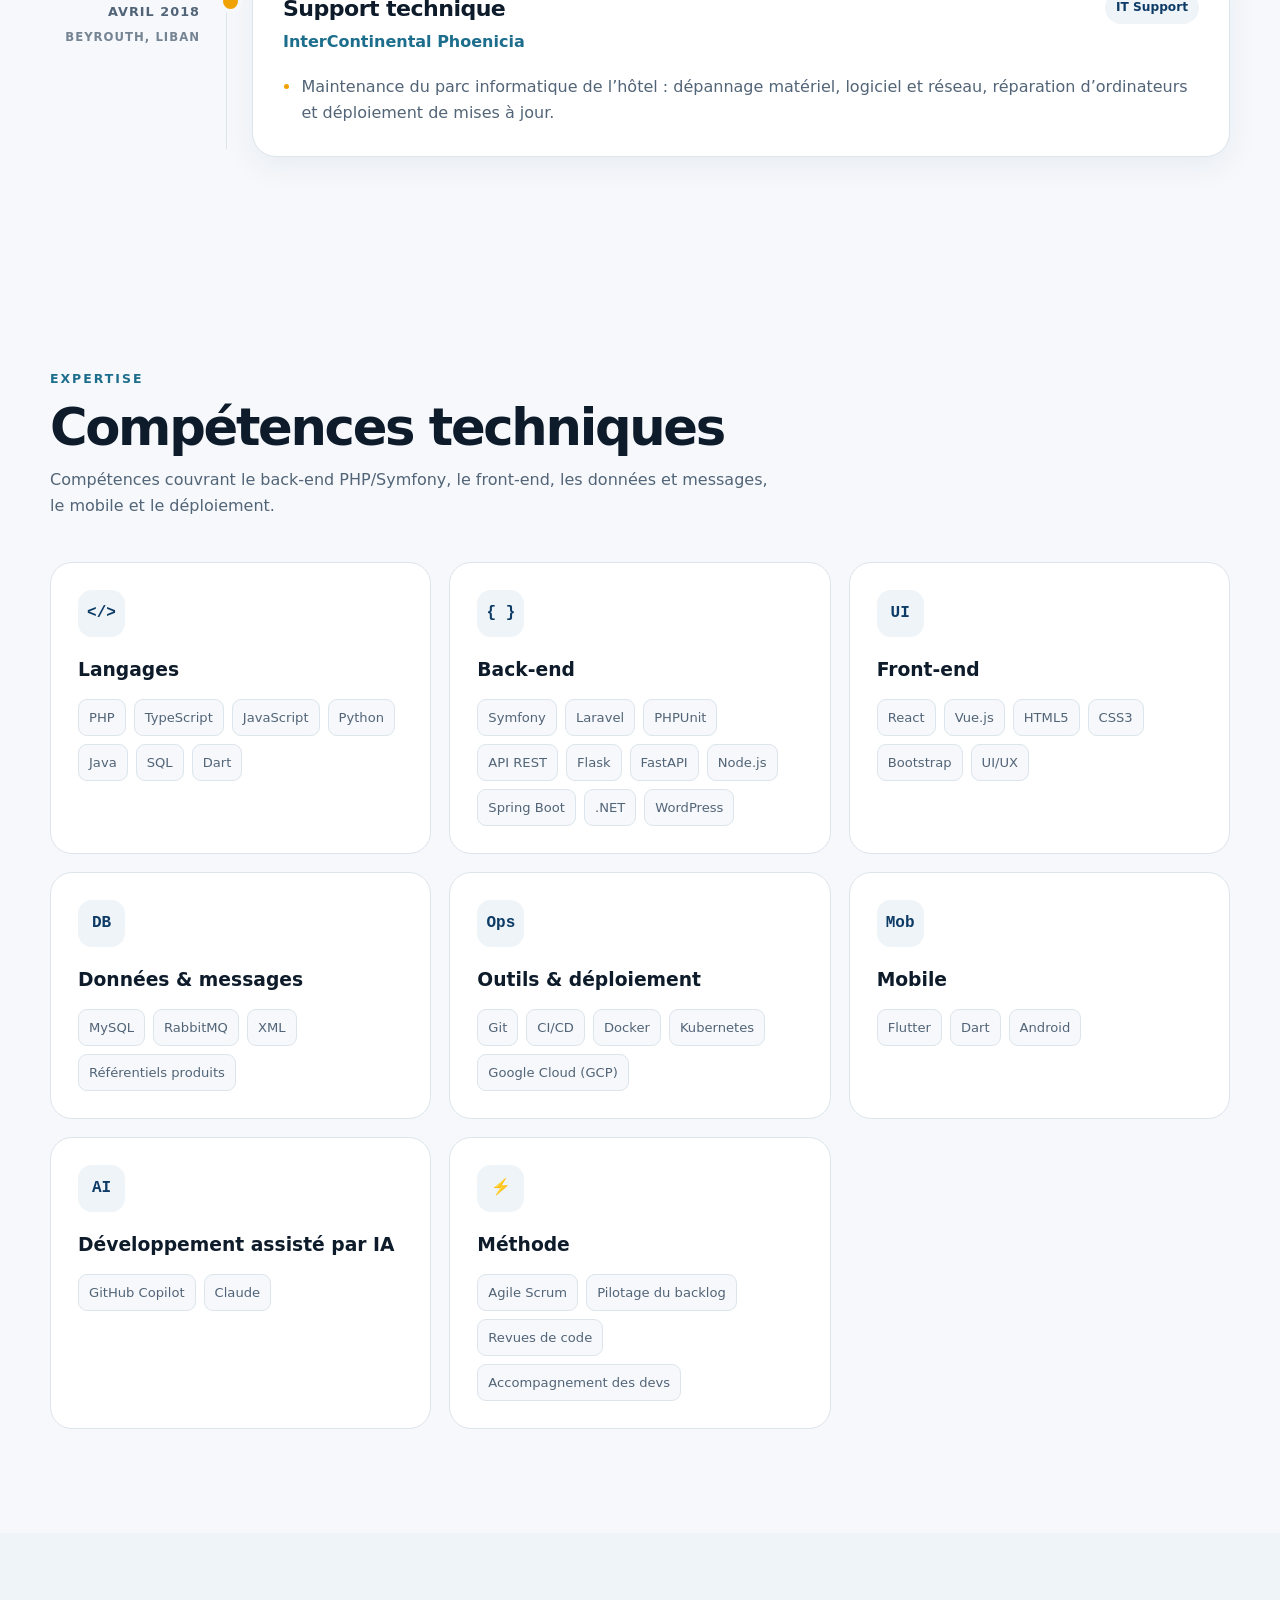
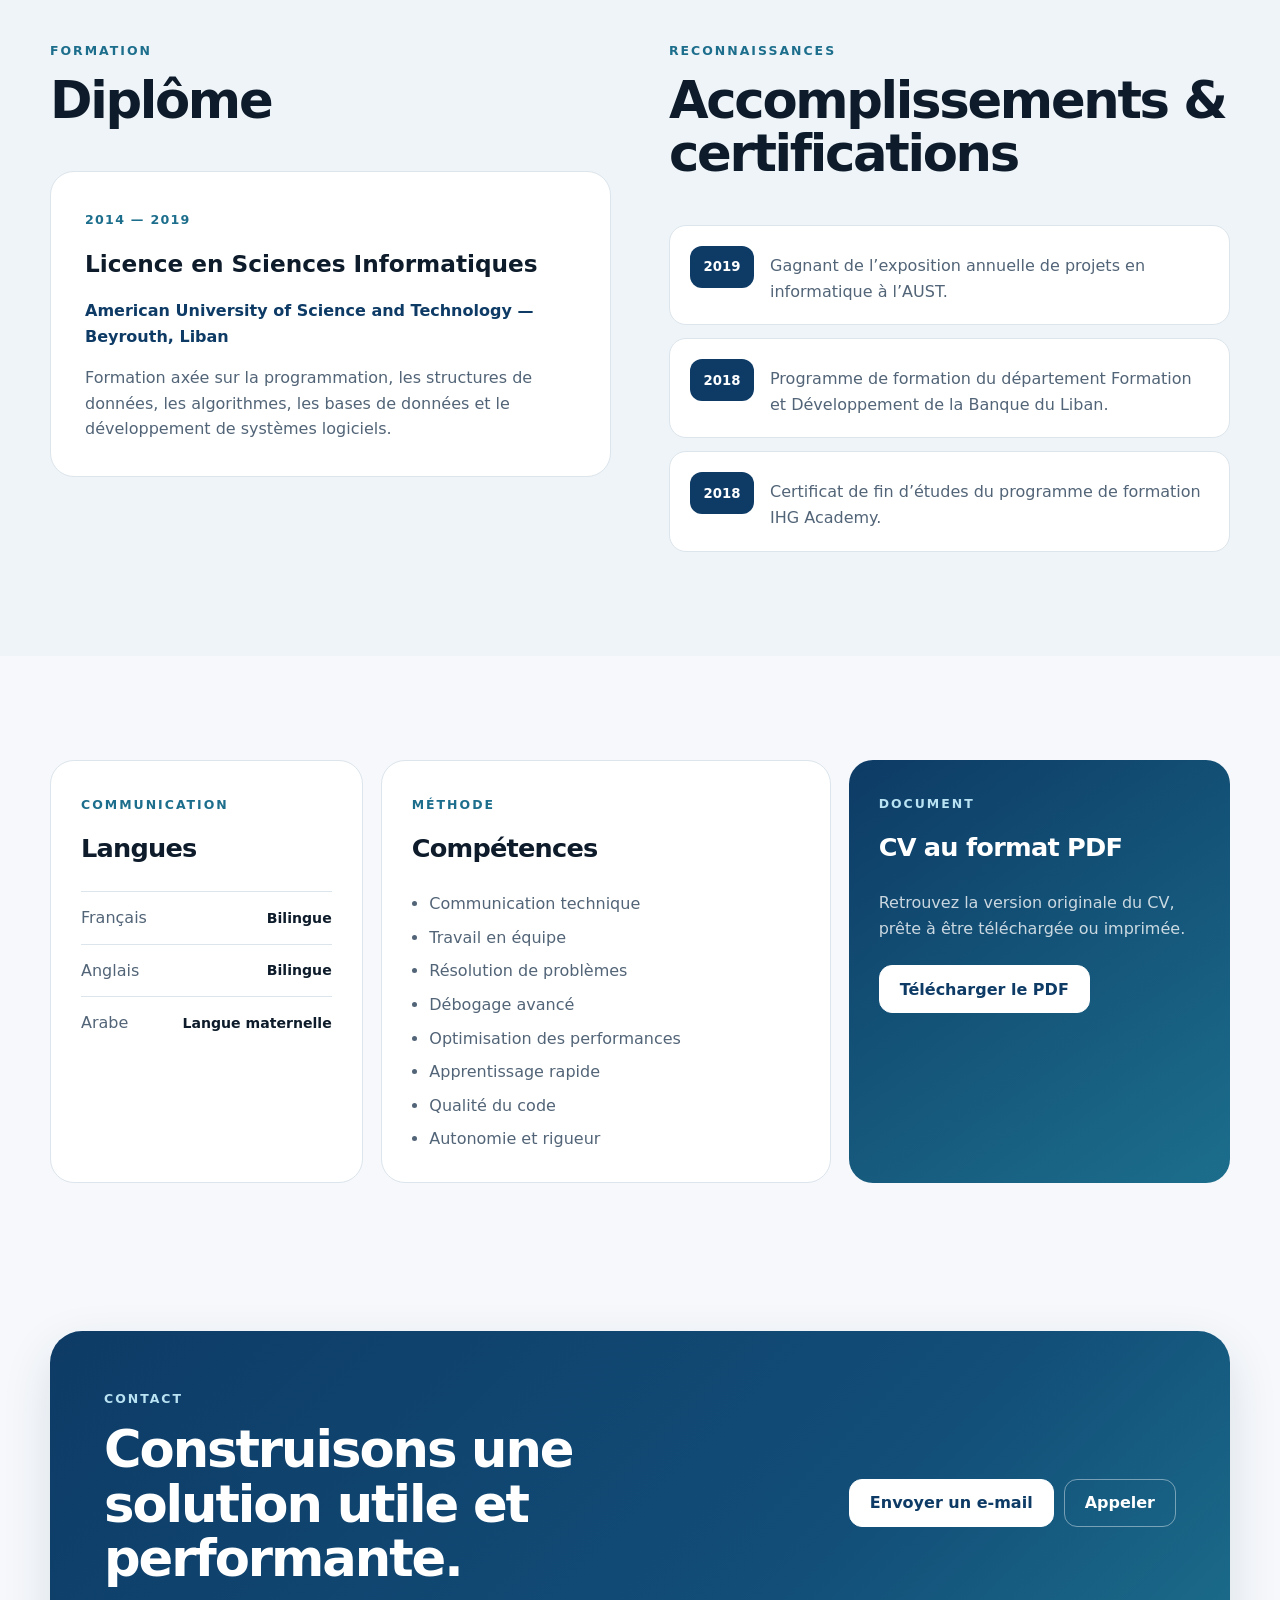
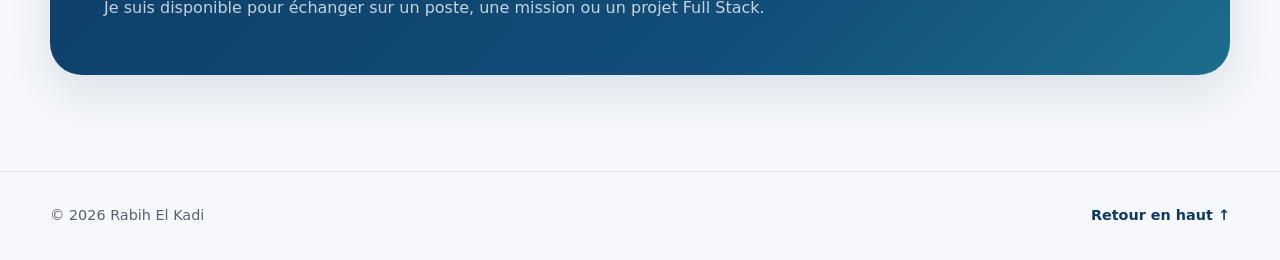
==== commit 41c34c85: "Update Multyncome LLC end date to November 2026 Co-Authored-By: Claude Opus 5.5 <noreply@anthropic.c" ====
--- a/index.html
+++ b/index.html
@@ -105,7 +105,7 @@
 <div class="timeline">
 <article class="timeline-item reveal">
 <div class="timeline-meta">
-<span>Août 2026 — Octobre 2026</span>
+<span>Août 2026 — Novembre 2026</span>
 <span>Wyoming, États-Unis (télétravail)</span>
 </div>
 <div class="timeline-card">
